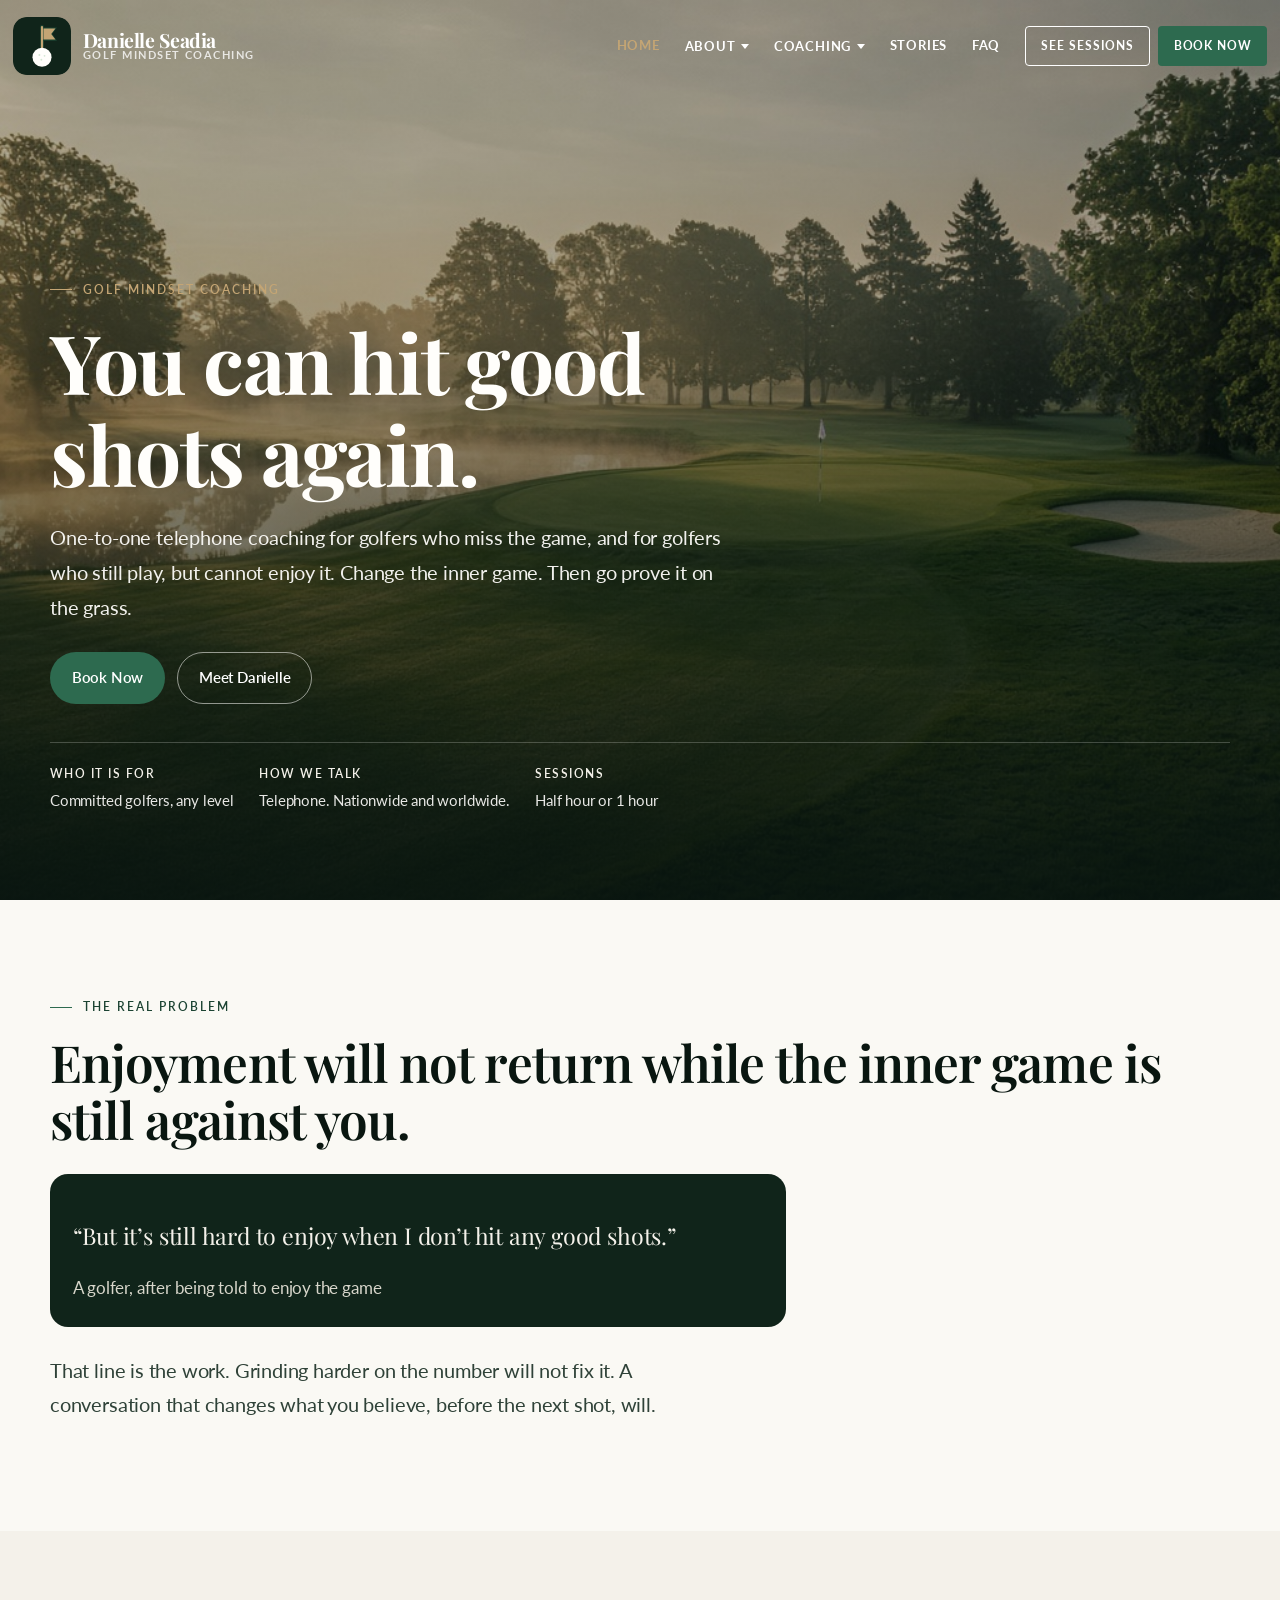
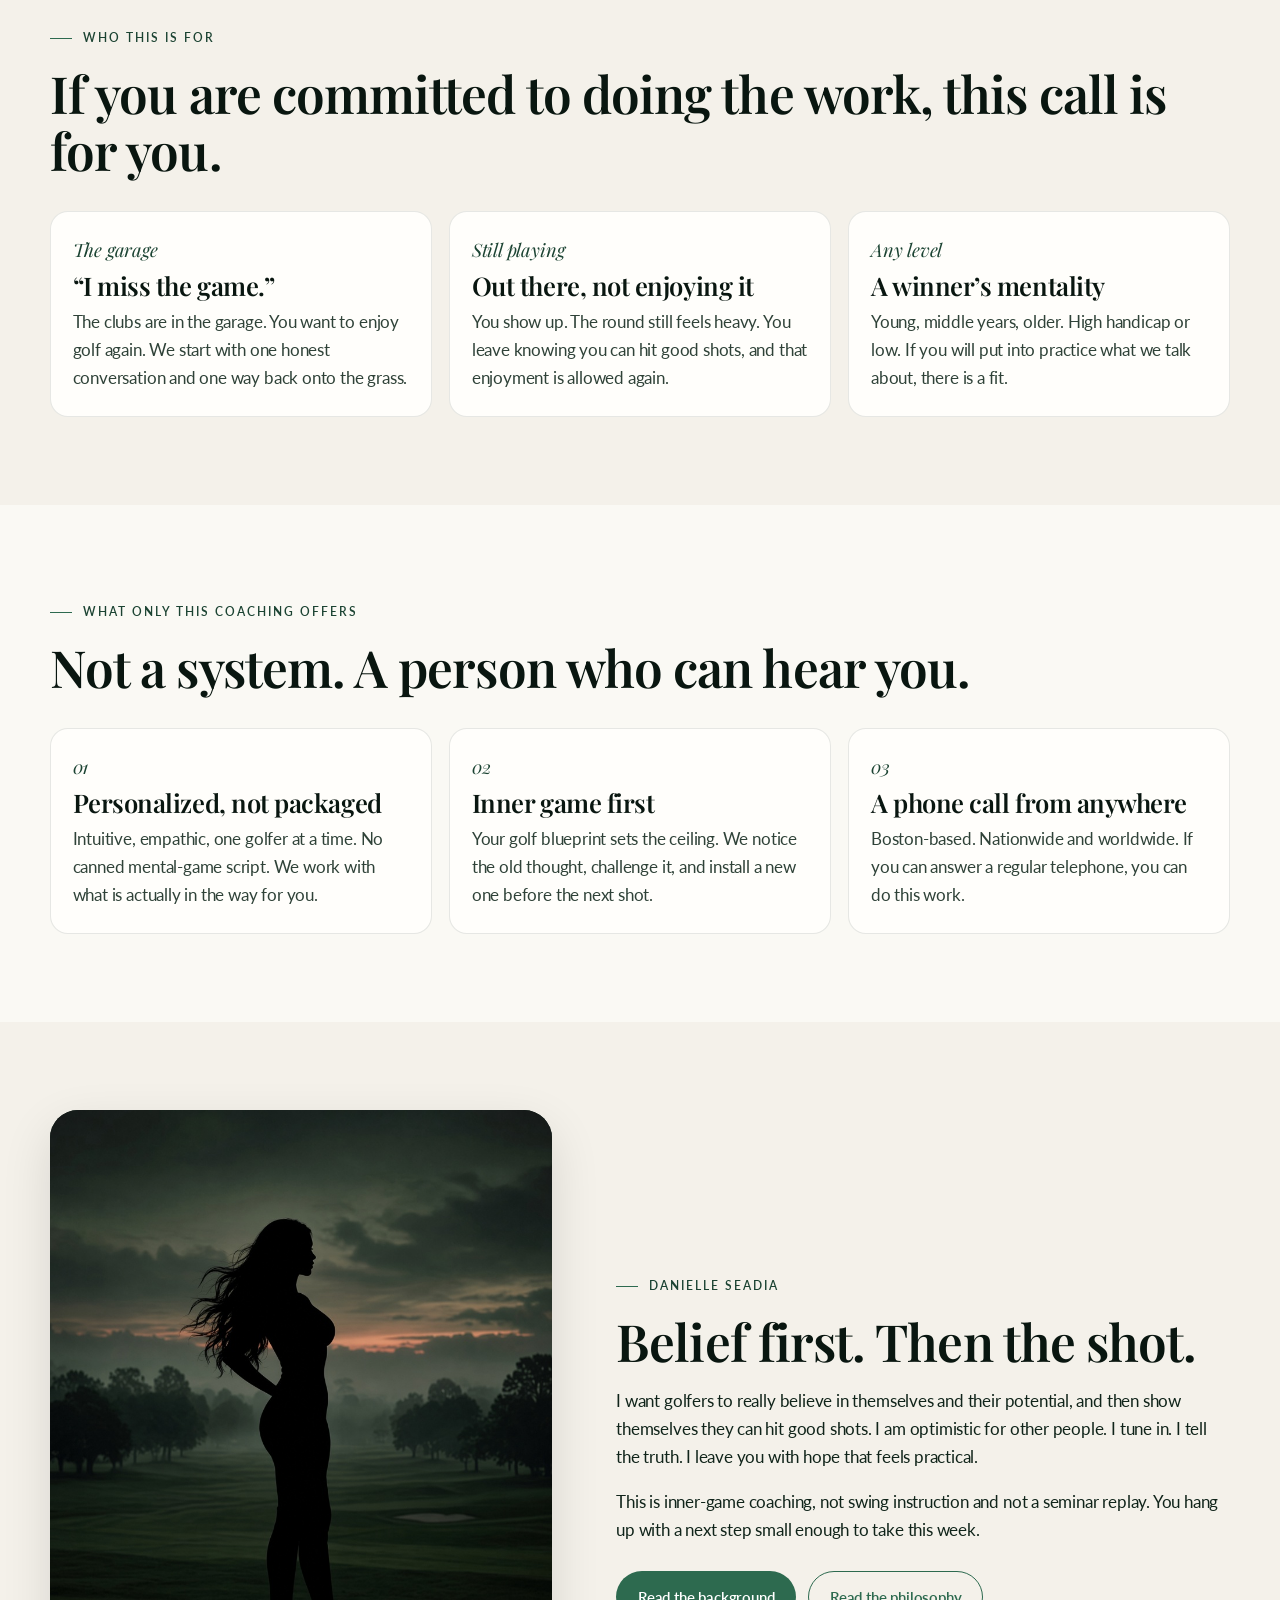
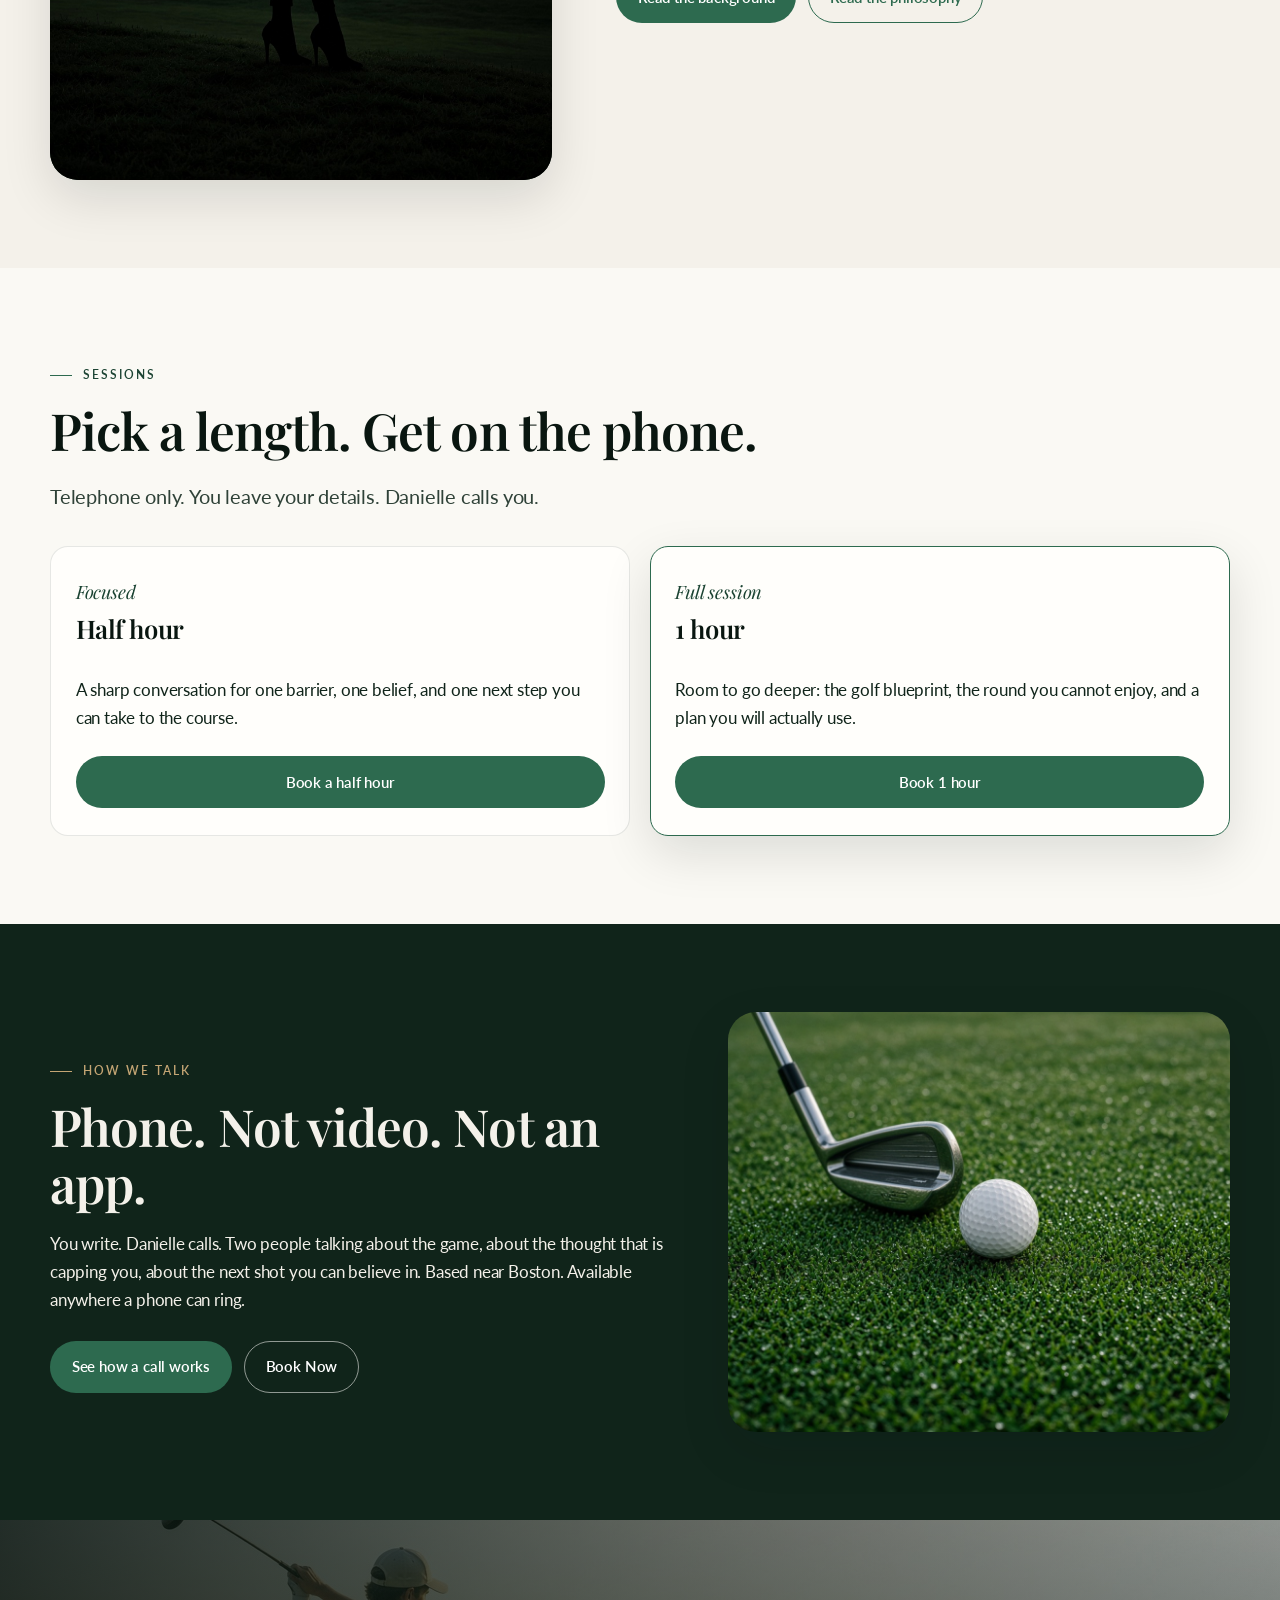
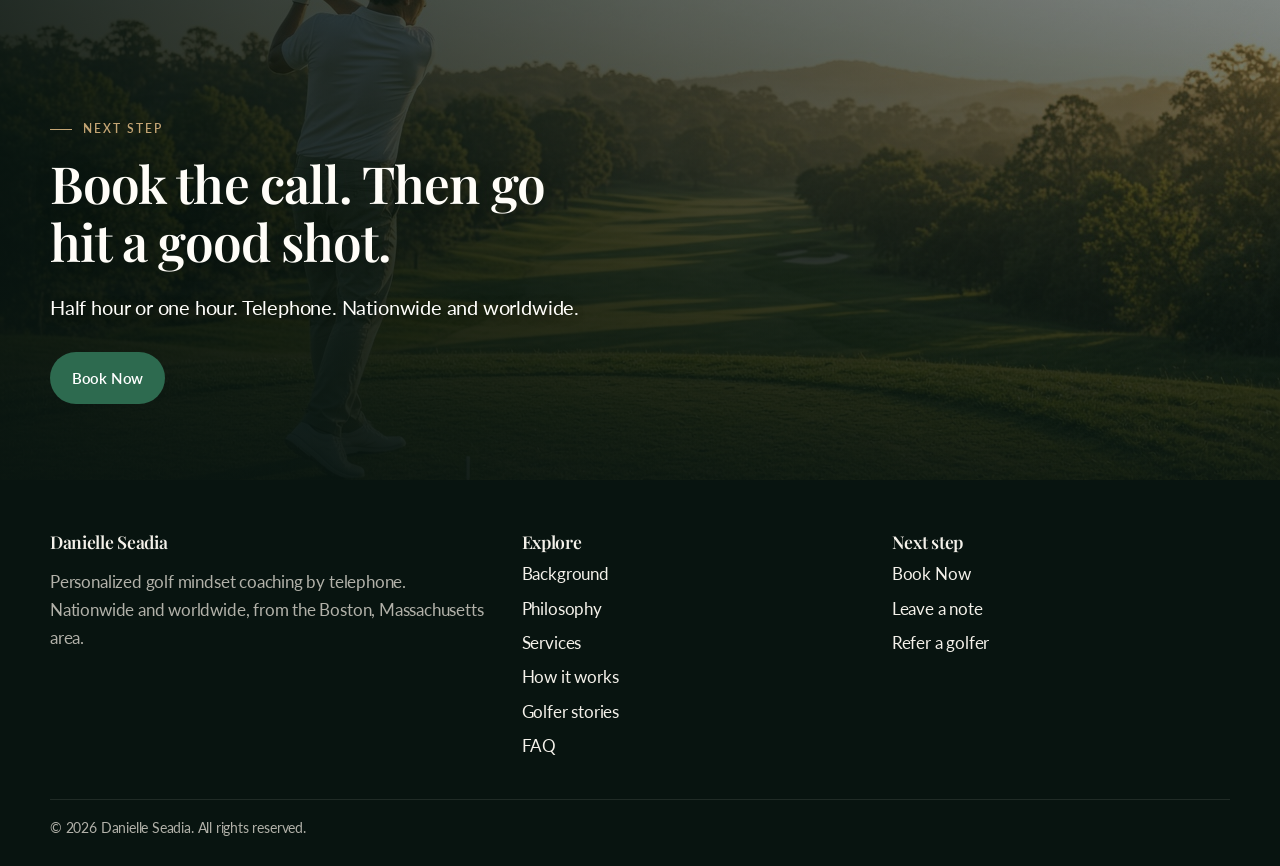
==== index.html @ 558caca2 "Add a README and keep session copy focused on length, not listed prices. Co-authored-by: Cursor <cur" ====
<!DOCTYPE html>
<html lang="en">
<head>
  <meta charset="utf-8">
  <meta name="viewport" content="width=device-width, initial-scale=1">
  <title>Golf Mindset Coach | Danielle Seadia | Hit Good Shots Again</title>
  <meta name="description" content="Telephone golf mindset coaching with Danielle Seadia. Believe you can hit good shots again, enjoy the game, and book a half-hour or one-hour session from anywhere.">
  <link rel="canonical" href="https://danielle-golf-mindset.web.app/">
  <meta name="robots" content="index,follow">
  <meta property="og:title" content="Golf Mindset Coach | Danielle Seadia | Hit Good Shots Again">
  <meta property="og:description" content="Telephone golf mindset coaching with Danielle Seadia. Believe you can hit good shots again, enjoy the game, and book a half-hour or one-hour session from anywhere.">
  <meta property="og:type" content="website">
  <meta property="og:url" content="https://danielle-golf-mindset.web.app/">
  <meta property="og:image" content="https://danielle-golf-mindset.web.app/images/hero.jpg">
  <meta name="twitter:card" content="summary_large_image">
  <link rel="icon" href="/icons/favicon.svg?v=9" type="image/svg+xml">
  <link rel="preconnect" href="https://fonts.googleapis.com">
  <link rel="preconnect" href="https://fonts.gstatic.com" crossorigin>
  <link href="https://fonts.googleapis.com/css2?family=Playfair+Display:ital,wght@0,500;0,600;0,700;1,500;1,600&family=Lato:ital,wght@0,400;0,700;0,900;1,400;1,700&display=swap" rel="stylesheet">
  <link rel="stylesheet" href="/css/styles.css?v=9">
  
<script type="application/ld+json">
{
  "@context": "https://schema.org",
  "@type": "ProfessionalService",
  "name": "Danielle Seadia Golf Mindset Coaching",
  "description": "Personalized golf mindset coaching by telephone for golfers who want to believe in themselves, hit good shots, and enjoy the game again.",
  "url": "https://danielle-golf-mindset.web.app/",
  "areaServed": [
    {
      "@type": "City",
      "name": "Boston",
      "containedInPlace": {
        "@type": "State",
        "name": "Massachusetts"
      }
    },
    {
      "@type": "AdministrativeArea",
      "name": "Worldwide"
    }
  ],
  "serviceType": "Golf mindset coaching",
  "availableChannel": {
    "@type": "ServiceChannel",
    "serviceType": "Telephone"
  },
  "founder": {
    "@type": "Person",
    "name": "Danielle Seadia",
    "jobTitle": "Golf mindset coach"
  },
  "offers": [
    {
      "@type": "Offer",
      "name": "Half-hour golf mindset session"
    },
    {
      "@type": "Offer",
      "name": "One-hour golf mindset session"
    }
  ]
}
</script>

</head>
<body data-page="index">

  <a class="skip-link" href="#main">Skip to content</a>
  <header class="site-header">
    <div class="header-inner">
      <a class="brand" href="/">
        <img class="brand-mark" src="/icons/favicon.svg?v=9" alt="">
        <span class="brand-text">
          <span class="brand-name">Danielle Seadia</span>
          <span class="brand-sub">Golf Mindset Coaching</span>
        </span>
      </a>
      <button class="menu-toggle" type="button" aria-expanded="false" aria-controls="site-nav" aria-label="Open menu">
        <span></span>
      </button>
      
      <nav class="nav" id="site-nav">
        <a href="/" data-nav="index">Home</a>
        <div class="nav-item" data-nav-group="about">
          <button class="nav-trigger" type="button" aria-expanded="false">About</button>
          <div class="nav-drop">
            <a href="/about.html" data-nav="about">Background</a>
            <a href="/philosophy.html" data-nav="philosophy">Philosophy</a>
          </div>
        </div>
        <div class="nav-item" data-nav-group="work">
          <button class="nav-trigger" type="button" aria-expanded="false">Coaching</button>
          <div class="nav-drop">
            <a href="/services.html" data-nav="services">Services</a>
            <a href="/process.html" data-nav="process">How it works</a>
            <a href="/book.html" data-nav="book">Book Now</a>
          </div>
        </div>
        <a href="/stories.html" data-nav="stories">Stories</a>
        <a href="/faq.html" data-nav="faq">FAQ</a>
        <div class="nav-actions">
          <a class="nav-btn nav-btn-alt" href="/services.html">See sessions</a>
          <a class="nav-btn" href="/book.html" data-nav="book">Book Now</a>
        </div>
      </nav>

    </div>
  </header>

  <main id="main">

    <section class="hero">
      <div class="hero-media">
        <img src="/images/hero.jpg" alt="A lush green fairway at morning light, flag in the distance">
      </div>
      <div class="hero-inner">
        <p class="eyebrow">Golf mindset coaching</p>
        <h1>You can hit good shots again.</h1>
        <p class="lede">One-to-one telephone coaching for golfers who miss the game, and for golfers who still play, but cannot enjoy it. Change the inner game. Then go prove it on the grass.</p>
        <div class="hero-actions">
          <a class="btn btn-primary" href="/book.html">Book Now</a>
          <a class="btn btn-ghost" href="/about.html">Meet Danielle</a>
        </div>
        <div class="hero-meta">
          <div><strong>Who it is for</strong>Committed golfers, any level</div>
          <div><strong>How we talk</strong>Telephone. Nationwide and worldwide.</div>
          <div><strong>Sessions</strong>Half hour or 1 hour</div>
        </div>
      </div>
    </section>

    <section class="section">
      <div class="wrap">
        <p class="eyebrow">The real problem</p>
        <h2>Enjoyment will not return while the inner game is still against you.</h2>
        <article class="quote-card" style="margin-top:1.6rem;max-width:46rem">
          <p>“But it’s still hard to enjoy when I don’t hit any good shots.”</p>
          <span>A golfer, after being told to enjoy the game</span>
        </article>
        <p class="lede" style="margin-top:1.6rem">That line is the work. Grinding harder on the number will not fix it. A conversation that changes what you believe, before the next shot, will.</p>
      </div>
    </section>

    <section class="section bg-cream">
      <div class="wrap">
        <p class="eyebrow">Who this is for</p>
        <h2>If you are committed to doing the work, this call is for you.</h2>
        <div class="grid-3" style="margin-top:2rem">
          <article class="card">
            <div class="num">The garage</div>
            <h3>“I miss the game.”</h3>
            <p>The clubs are in the garage. You want to enjoy golf again. We start with one honest conversation and one way back onto the grass.</p>
          </article>
          <article class="card">
            <div class="num">Still playing</div>
            <h3>Out there, not enjoying it</h3>
            <p>You show up. The round still feels heavy. You leave knowing you can hit good shots, and that enjoyment is allowed again.</p>
          </article>
          <article class="card">
            <div class="num">Any level</div>
            <h3>A winner’s mentality</h3>
            <p>Young, middle years, older. High handicap or low. If you will put into practice what we talk about, there is a fit.</p>
          </article>
        </div>
      </div>
    </section>

    <section class="section">
      <div class="wrap">
        <p class="eyebrow">What only this coaching offers</p>
        <h2>Not a system. A person who can hear you.</h2>
        <div class="usp-row">
          <article class="hole">
            <div class="num">01</div>
            <h3>Personalized, not packaged</h3>
            <p>Intuitive, empathic, one golfer at a time. No canned mental-game script. We work with what is actually in the way for you.</p>
          </article>
          <article class="hole">
            <div class="num">02</div>
            <h3>Inner game first</h3>
            <p>Your golf blueprint sets the ceiling. We notice the old thought, challenge it, and install a new one before the next shot.</p>
          </article>
          <article class="hole">
            <div class="num">03</div>
            <h3>A phone call from anywhere</h3>
            <p>Boston-based. Nationwide and worldwide. If you can answer a regular telephone, you can do this work.</p>
          </article>
        </div>
      </div>
    </section>

    <section class="section bg-cream">
      <div class="wrap split">
        <div class="silhouette">
          <img src="/images/silhouette.png?v=9" alt="A black silhouette of Danielle Seadia">
        </div>
        <div class="split-copy">
          <p class="eyebrow">Danielle Seadia</p>
          <h2>Belief first. Then the shot.</h2>
          <p>I want golfers to really believe in themselves and their potential, and then show themselves they can hit good shots. I am optimistic for other people. I tune in. I tell the truth. I leave you with hope that feels practical.</p>
          <p>This is inner-game coaching, not swing instruction and not a seminar replay. You hang up with a next step small enough to take this week.</p>
          <div class="actions">
            <a class="btn btn-dark" href="/about.html">Read the background</a>
            <a class="btn btn-outline" href="/philosophy.html">Read the philosophy</a>
          </div>
        </div>
      </div>
    </section>

    <section class="section" id="sessions">
      <div class="wrap">
        <p class="eyebrow">Sessions</p>
        <h2>Pick a length. Get on the phone.</h2>
        <p class="lede">Telephone only. You leave your details. Danielle calls you.</p>
        <div class="price-grid" style="margin-top:2rem">
          <article class="price-card">
            <div class="num">Focused</div>
            <h3>Half hour</h3>
            <p>A sharp conversation for one barrier, one belief, and one next step you can take to the course.</p>
            <a class="btn btn-dark" href="/book.html#session">Book a half hour</a>
          </article>
          <article class="price-card featured">
            <div class="num">Full session</div>
            <h3>1 hour</h3>
            <p>Room to go deeper: the golf blueprint, the round you cannot enjoy, and a plan you will actually use.</p>
            <a class="btn btn-primary" href="/book.html#session">Book 1 hour</a>
          </article>
        </div>
      </div>
    </section>

    <section class="section bg-forest">
      <div class="wrap split reverse">
        <div>
          <p class="eyebrow">How we talk</p>
          <h2>Phone. Not video. Not an app.</h2>
          <p>You write. Danielle calls. Two people talking about the game, about the thought that is capping you, about the next shot you can believe in. Based near Boston. Available anywhere a phone can ring.</p>
          <div class="actions">
            <a class="btn btn-primary" href="/process.html">See how a call works</a>
            <a class="btn btn-ghost" href="/book.html">Book Now</a>
          </div>
        </div>
        <div class="frame">
          <img src="/images/practice.jpg" alt="An iron addressing a ball on lush green turf">
        </div>
      </div>
    </section>

    <section class="cta-band">
      <div class="band-media">
        <img src="/images/cta.jpg" alt="A golfer in the follow-through on a sunlit tee">
      </div>
      <div class="cta-band-inner">
        <p class="eyebrow">Next step</p>
        <h2>Book the call. Then go hit a good shot.</h2>
        <p class="lede">Half hour or one hour. Telephone. Nationwide and worldwide.</p>
        <div class="actions">
          <a class="btn btn-primary" href="/book.html">Book Now</a>
        </div>
      </div>
    </section>
    
  </main>

  <footer class="site-footer">
    <div class="wrap footer-grid">
      <div>
        <h3>Danielle Seadia</h3>
        <p>Personalized golf mindset coaching by telephone. Nationwide and worldwide, from the Boston, Massachusetts area.</p>
      </div>
      <div>
        <h3>Explore</h3>
        <div class="footer-links">
          <a href="/about.html">Background</a>
          <a href="/philosophy.html">Philosophy</a>
          <a href="/services.html">Services</a>
          <a href="/process.html">How it works</a>
          <a href="/stories.html">Golfer stories</a>
          <a href="/faq.html">FAQ</a>
        </div>
      </div>
      <div>
        <h3>Next step</h3>
        <div class="footer-links">
          <a href="/book.html">Book Now</a>
          <a href="/contact.html">Leave a note</a>
          <a href="/book.html#refer">Refer a golfer</a>
        </div>
      </div>
    </div>
    <div class="wrap footer-bottom">
      <span>© 2026 Danielle Seadia. All rights reserved.</span>
    </div>
  </footer>
  <script src="/js/site.js?v=9"></script>

</body>
</html>
---- css/styles.css ----
:root {
  --navy-950: #081410;
  --navy-900: #10241a;
  --heading: #091610;
  --navy-800: #163226;
  --navy-700: #1b4332;
  --terracotta: #2d6a4f;
  --terracotta-deep: #1b4332;
  --terracotta-soft: #c4a574;
  --gold: #c4a574;
  --gold-deep: #9a7b4f;
  --sage: #95d5b2;
  --cream: #f4f1ea;
  --paper: #faf9f4;
  --sand: #ebe6d8;
  --ink: #10241a;
  --ink-soft: #2f4238;
  --muted: #5a6d64;
  --line: rgba(16, 36, 26, 0.1);
  --line-strong: rgba(16, 36, 26, 0.16);
  --white: #fffefb;
  --shadow: 0 18px 50px rgba(8, 20, 16, 0.12);
  --radius: 18px;
  --header-h: 92px;
  --max: 1180px;
  --font-display: "Playfair Display", Georgia, "Times New Roman", serif;
  --font-sans: Lato, "Helvetica Neue", sans-serif;
}

*,
*::before,
*::after {
  box-sizing: border-box;
}

html {
  scroll-behavior: smooth;
}

body {
  margin: 0;
  color: var(--ink);
  background: var(--paper);
  font-family: var(--font-sans);
  font-size: 17px;
  line-height: 1.65;
  letter-spacing: -0.011em;
}

img {
  max-width: 100%;
  display: block;
}

a {
  color: inherit;
  text-decoration-thickness: 1px;
  text-underline-offset: 0.22em;
}

a:hover {
  color: var(--terracotta);
}

:focus-visible {
  outline: 2px solid var(--terracotta);
  outline-offset: 3px;
}

.skip-link {
  position: absolute;
  left: 12px;
  top: -48px;
  z-index: 80;
  background: var(--cream);
  color: var(--ink);
  padding: 0.55rem 0.9rem;
  border-radius: 8px;
}

.skip-link:focus {
  top: 12px;
}

.wrap {
  width: min(calc(100% - 2.4rem), var(--max));
  margin-inline: auto;
}

.wrap-wide {
  width: min(calc(100% - 2.4rem), 1280px);
  margin-inline: auto;
}

.eyebrow {
  display: inline-flex;
  align-items: center;
  gap: 0.7rem;
  margin: 0 0 1rem;
  color: var(--terracotta-deep);
  font-size: 0.78rem;
  font-weight: 600;
  letter-spacing: 0.16em;
  text-transform: uppercase;
}

.eyebrow::before {
  content: "";
  width: 22px;
  height: 1px;
  background: var(--terracotta);
}

h1,
h2,
h3,
.display {
  font-family: var(--font-display);
  font-weight: 600;
  letter-spacing: -0.018em;
  line-height: 1.12;
  color: var(--heading);
}

h1 {
  font-size: clamp(2.5rem, 6.4vw, 5.4rem);
  font-weight: 700;
  margin: 0 0 1.1rem;
}

h2 {
  font-size: clamp(2rem, 4vw, 3.4rem);
  margin: 0 0 1rem;
}

h3 {
  font-size: clamp(1.3rem, 2vw, 1.7rem);
  margin: 0 0 0.55rem;
}

.lede {
  font-size: clamp(1.08rem, 1.7vw, 1.28rem);
  color: var(--ink-soft);
  max-width: 42rem;
  line-height: 1.7;
}

.italic {
  font-style: italic;
  font-weight: 400;
}

.site-header {
  position: fixed;
  top: 0;
  left: 0;
  right: 0;
  z-index: 40;
  height: var(--header-h);
  display: flex;
  align-items: center;
  background: transparent;
  border-bottom: 1px solid transparent;
  box-shadow: none;
  transition: background 0.25s ease, box-shadow 0.25s ease, border-color 0.25s ease;
}

.site-header .brand-name,
.site-header .nav > a,
.site-header .nav-trigger {
  color: #fff;
}

.site-header .brand-sub {
  color: rgba(255, 255, 255, 0.78);
}

.site-header .nav > a:hover,
.site-header .nav-trigger:hover,
.site-header .nav > a[aria-current="page"],
.site-header .nav-item.is-current .nav-trigger {
  color: var(--terracotta-soft);
}

.site-header .menu-toggle {
  border-color: rgba(255, 255, 255, 0.45);
}

.site-header .menu-toggle span,
.site-header .menu-toggle span::before,
.site-header .menu-toggle span::after {
  background: #fff;
}

body:not([data-page="index"]) {
  padding-top: var(--header-h);
}

body:not([data-page="index"]) .site-header,
.site-header.is-solid {
  background: #fff;
  border-bottom-color: rgba(16, 36, 26, 0.08);
  box-shadow: 0 4px 18px rgba(8, 20, 16, 0.08);
}

body:not([data-page="index"]) .site-header .brand-name,
body:not([data-page="index"]) .site-header .nav > a,
body:not([data-page="index"]) .site-header .nav-trigger,
.site-header.is-solid .brand-name,
.site-header.is-solid .nav > a,
.site-header.is-solid .nav-trigger {
  color: var(--navy-900);
}

body:not([data-page="index"]) .site-header .brand-sub,
.site-header.is-solid .brand-sub {
  color: var(--muted);
}

body:not([data-page="index"]) .site-header .nav > a:hover,
body:not([data-page="index"]) .site-header .nav-trigger:hover,
body:not([data-page="index"]) .site-header .nav > a[aria-current="page"],
body:not([data-page="index"]) .site-header .nav-item.is-current .nav-trigger,
.site-header.is-solid .nav > a:hover,
.site-header.is-solid .nav-trigger:hover,
.site-header.is-solid .nav > a[aria-current="page"],
.site-header.is-solid .nav-item.is-current .nav-trigger {
  color: var(--terracotta);
}

body:not([data-page="index"]) .site-header .menu-toggle,
.site-header.is-solid .menu-toggle {
  border-color: var(--line-strong);
}

body:not([data-page="index"]) .site-header .menu-toggle span,
body:not([data-page="index"]) .site-header .menu-toggle span::before,
body:not([data-page="index"]) .site-header .menu-toggle span::after,
.site-header.is-solid .menu-toggle span,
.site-header.is-solid .menu-toggle span::before,
.site-header.is-solid .menu-toggle span::after {
  background: var(--ink);
}

.header-inner {
  width: min(calc(100% - 1.6rem), 1320px);
  margin-inline: auto;
  display: flex;
  align-items: center;
  justify-content: space-between;
  gap: 1.2rem;
}

.brand {
  display: flex;
  align-items: center;
  gap: 0.75rem;
  text-decoration: none;
}

.brand-mark {
  width: 58px;
  height: 58px;
  flex: none;
  border-radius: 14px;
}

.brand-text {
  display: flex;
  flex-direction: column;
  line-height: 1.05;
}

.brand-name {
  font-family: var(--font-display);
  font-size: 1.22rem;
  font-weight: 700;
  letter-spacing: -0.02em;
}

.brand-sub {
  font-size: 0.66rem;
  letter-spacing: 0.14em;
  text-transform: uppercase;
  color: var(--muted);
  font-weight: 700;
}

.nav {
  display: flex;
  align-items: center;
  gap: 0.15rem 0.15rem;
}

.nav > a,
.nav-trigger {
  display: inline-flex;
  align-items: center;
  gap: 0.35rem;
  min-height: 44px;
  padding: 0 0.7rem;
  border: 0;
  background: transparent;
  text-decoration: none;
  font-family: var(--font-sans);
  font-size: 0.82rem;
  font-weight: 700;
  letter-spacing: 0.06em;
  text-transform: uppercase;
  color: var(--navy-900);
  cursor: pointer;
}

.nav > a:hover,
.nav-trigger:hover,
.nav > a[aria-current="page"],
.nav-item.is-current .nav-trigger {
  color: var(--terracotta);
}

.nav-item {
  position: relative;
}

.nav-trigger::after {
  content: "";
  width: 0;
  height: 0;
  border-left: 4px solid transparent;
  border-right: 4px solid transparent;
  border-top: 5px solid currentColor;
  margin-top: 1px;
}

.nav-drop {
  position: absolute;
  top: calc(100% - 2px);
  left: 0;
  min-width: 220px;
  padding: 0.45rem 0;
  background: #fff;
  border: 1px solid rgba(16, 36, 26, 0.08);
  box-shadow: 0 14px 32px rgba(8, 20, 16, 0.1);
  display: none;
}

.nav-item:hover .nav-drop,
.nav-item:focus-within .nav-drop,
.nav-item.is-open .nav-drop {
  display: grid;
}

.nav-drop a {
  display: block;
  padding: 0.7rem 1rem;
  text-decoration: none;
  font-size: 0.78rem;
  font-weight: 700;
  letter-spacing: 0.05em;
  text-transform: uppercase;
  color: var(--navy-900);
}

.nav-drop a:hover,
.nav-drop a[aria-current="page"] {
  background: var(--cream);
  color: var(--terracotta);
}

.nav-actions {
  display: flex;
  align-items: center;
  gap: 0.5rem;
  margin-left: 0.7rem;
}

.nav-btn {
  display: inline-flex;
  align-items: center;
  justify-content: center;
  min-height: 40px;
  padding: 0 0.95rem;
  border-radius: 4px;
  background: var(--terracotta);
  color: #fff !important;
  text-decoration: none;
  font-size: 0.72rem;
  font-weight: 700;
  letter-spacing: 0.08em;
  text-transform: uppercase;
}

.nav-btn:hover {
  background: var(--terracotta-deep);
  color: #fff !important;
}

.nav-btn-alt {
  background: transparent;
  border: 1px solid currentColor;
  color: #fff !important;
}

body:not([data-page="index"]) .nav-btn-alt,
.site-header.is-solid .nav-btn-alt {
  color: var(--terracotta) !important;
  border-color: var(--terracotta);
}

.nav-btn-alt:hover,
body:not([data-page="index"]) .nav-btn-alt:hover,
.site-header.is-solid .nav-btn-alt:hover {
  background: var(--terracotta);
  border-color: var(--terracotta);
  color: #fff !important;
}

.menu-toggle {
  display: none;
  width: 44px;
  height: 44px;
  border: 1px solid var(--line-strong);
  background: transparent;
  border-radius: 4px;
  cursor: pointer;
}

.menu-toggle span,
.menu-toggle span::before,
.menu-toggle span::after {
  display: block;
  width: 18px;
  height: 1.5px;
  background: var(--ink);
  position: relative;
  margin: 0 auto;
}

.menu-toggle span::before,
.menu-toggle span::after {
  content: "";
  position: absolute;
  left: 0;
}

.menu-toggle span::before {
  top: -6px;
}

.menu-toggle span::after {
  top: 6px;
}

.btn {
  display: inline-flex;
  align-items: center;
  justify-content: center;
  min-height: 52px;
  padding: 0 1.3rem;
  border-radius: 999px;
  border: 1px solid transparent;
  font-family: inherit;
  font-size: 0.95rem;
  font-weight: 600;
  text-decoration: none;
  cursor: pointer;
  transition: transform 0.2s ease, background 0.2s ease;
}

.btn:hover {
  transform: translateY(-1px);
}

.btn-ghost:hover {
  color: #fff;
  border-color: #fff;
}

.btn-primary {
  background: var(--terracotta);
  color: #fff;
}

.btn-primary:hover {
  background: var(--terracotta-deep);
  color: #fff;
}

.btn-dark {
  background: var(--terracotta);
  color: #fff;
}

.btn-dark:hover {
  background: var(--terracotta-deep);
  color: #fff;
}

.btn-ghost {
  border-color: rgba(250, 249, 246, 0.55);
  color: #fff;
}

.btn-outline {
  border-color: var(--terracotta);
  color: var(--terracotta);
  background: transparent;
}

.btn-outline:hover {
  background: var(--terracotta);
  color: #fff;
}

.hero {
  position: relative;
  min-height: 100svh;
  display: grid;
  align-items: end;
  color: var(--cream);
  overflow-x: clip;
  padding-top: calc(var(--header-h) + 1.25rem);
  box-sizing: border-box;
}

.hero-media,
.band-media {
  position: absolute;
  inset: 0;
}

.hero-media img,
.band-media img {
  width: 100%;
  height: 100%;
  object-fit: cover;
}

.hero-media::after,
.band-media::after {
  content: "";
  position: absolute;
  inset: 0;
  background:
    linear-gradient(180deg, rgba(8, 20, 16, 0.28) 0%, rgba(8, 20, 16, 0.38) 38%, rgba(8, 20, 16, 0.9) 100%);
}

.band-media::after {
  background:
    linear-gradient(90deg, rgba(8, 20, 16, 0.82) 0%, rgba(8, 20, 16, 0.48) 52%, rgba(8, 20, 16, 0.22) 100%),
    linear-gradient(180deg, rgba(8, 20, 16, 0.3) 0%, rgba(8, 20, 16, 0.58) 55%, rgba(8, 20, 16, 0.86) 100%);
}

.cta-band .band-media img {
  object-position: 68% center;
}

.hero-inner {
  position: relative;
  z-index: 1;
  width: min(calc(100% - 2.4rem), var(--max));
  margin: 0 auto 5.5rem;
}

.hero h1 {
  color: #fffefb;
  max-width: 14ch;
}

.hero .lede {
  color: rgba(250, 249, 246, 0.96);
}

.hero-actions,
.actions {
  display: flex;
  flex-wrap: wrap;
  gap: 0.75rem;
  margin-top: 1.7rem;
}

.hero-meta {
  display: flex;
  flex-wrap: wrap;
  gap: 1.6rem;
  margin-top: 2.4rem;
  padding-top: 1.3rem;
  border-top: 1px solid rgba(250, 249, 246, 0.22);
  color: rgba(250, 249, 246, 0.92);
  font-size: 0.92rem;
}

.hero-meta strong {
  display: block;
  color: var(--cream);
  font-size: 0.78rem;
  letter-spacing: 0.12em;
  text-transform: uppercase;
  font-weight: 600;
  margin-bottom: 0.2rem;
}

.section {
  padding: 5.5rem 0;
}

#inquiry,
#refer,
#bonus,
#pay,
#sessions {
  scroll-margin-top: calc(var(--header-h) + 1rem);
}

.section-tight {
  padding: 4.2rem 0;
}

.bg-cream {
  background: var(--cream);
}

.bg-forest {
  background: var(--navy-900);
  color: var(--cream);
}

.bg-forest h2,
.bg-forest h3,
.bg-forest .display {
  color: var(--cream);
}

.bg-forest .lede {
  color: #fffefb;
}

.hero .eyebrow,
.bg-forest .eyebrow {
  color: var(--terracotta-soft);
}

.hero .eyebrow::before,
.bg-forest .eyebrow::before {
  background: var(--terracotta-soft);
}

.bg-sand {
  background: var(--sand);
}

.split {
  display: grid;
  grid-template-columns: 0.9fr 1.1fr;
  gap: 4rem;
  align-items: center;
}

.split.reverse {
  grid-template-columns: 1.1fr 0.9fr;
}

.split-copy .lede,
.split-copy p {
  max-width: 38rem;
}

.frame {
  position: relative;
  border-radius: 28px;
  overflow: hidden;
  min-height: 420px;
  box-shadow: var(--shadow);
}

.frame img {
  width: 100%;
  height: 100%;
  min-height: 420px;
  object-fit: cover;
}

.frame-caption {
  position: absolute;
  left: 1rem;
  bottom: 1rem;
  padding: 0.55rem 0.75rem;
  border-radius: 999px;
  background: rgba(251, 247, 239, 0.9);
  font-size: 0.78rem;
  letter-spacing: 0.06em;
  text-transform: uppercase;
}

.grid-3,
.grid-2,
.grid-4 {
  display: grid;
  gap: 1.1rem;
}

.grid-3 {
  grid-template-columns: repeat(3, 1fr);
}

.grid-2 {
  grid-template-columns: repeat(2, 1fr);
}

.grid-4 {
  grid-template-columns: repeat(4, 1fr);
}

.card,
.hole,
.faq-item,
.quote-card,
.service-card {
  background: var(--white);
  border: 1px solid var(--line);
  border-radius: var(--radius);
  padding: 1.4rem 1.35rem 1.5rem;
}

.card p,
.hole p,
.service-card p {
  margin: 0;
  color: var(--ink-soft);
}

.card h3,
.service-card h3,
.hole h3 {
  margin-top: 0.35rem;
}

.num {
  font-family: var(--font-display);
  font-style: italic;
  color: var(--terracotta-deep);
  font-size: 1.15rem;
}

.hole {
  min-height: 100%;
}

.page-hero {
  padding: 4.2rem 0 2.4rem;
}

.page-hero h1 {
  max-width: 16ch;
}

.prose {
  max-width: 46rem;
}

.prose p,
.prose li {
  color: var(--ink-soft);
}

.prose ul {
  padding-left: 1.15rem;
}

.stat-row {
  display: grid;
  grid-template-columns: repeat(3, 1fr);
  gap: 1rem;
  margin-top: 2rem;
}

.stat {
  padding: 1.1rem 0 0;
  border-top: 1px solid var(--line-strong);
}

.stat b {
  display: block;
  font-family: var(--font-display);
  font-size: 1.7rem;
  color: var(--heading);
}

.cta-band {
  position: relative;
  overflow: hidden;
  min-height: 560px;
  display: grid;
  align-items: end;
}

.cta-band-inner {
  position: relative;
  z-index: 1;
  width: min(calc(100% - 4rem), var(--max));
  margin: 0 auto;
  padding: 5.5rem 0 4.75rem;
  color: var(--cream);
  max-width: 38rem;
  justify-self: start;
  margin-left: max(2rem, calc((100% - var(--max)) / 2));
}

.cta-band .eyebrow {
  color: var(--terracotta-soft);
}

.cta-band .eyebrow::before {
  background: var(--terracotta-soft);
}

.cta-band h2 {
  color: #fffdf8;
  max-width: 16ch;
  text-shadow: 0 2px 18px rgba(8, 20, 16, 0.45);
}

.cta-band .lede {
  color: #fffefb;
  text-shadow: 0 1px 12px rgba(8, 20, 16, 0.4);
}

.form {
  background: var(--white);
  border: 1px solid var(--line);
  border-radius: 24px;
  padding: 2rem 1.85rem 1.85rem;
  box-shadow: var(--shadow);
}

.form-fields {
  display: grid;
  grid-template-columns: 1fr 1fr;
  gap: 1.25rem 1.1rem;
}

.form-fields label:nth-of-type(n+3),
.form-fields .btn,
.form-fields .form-note {
  grid-column: 1 / -1;
}

.form label {
  display: grid;
  gap: 0.55rem;
  font-size: 0.9rem;
  font-weight: 600;
}

.form input,
.form textarea,
.form select {
  width: 100%;
  border: 1px solid var(--line-strong);
  background: var(--paper);
  border-radius: 12px;
  padding: 0.95rem 1rem;
  font: inherit;
  color: var(--ink);
}

.form textarea {
  min-height: 160px;
  resize: vertical;
}

.form .btn {
  margin-top: 0.35rem;
  width: 100%;
}

.form .honeypot {
  position: absolute;
  left: -9999px;
}

.form-note {
  margin: 0;
  color: var(--muted);
  font-size: 0.88rem;
}

#book-form > .form-note {
  margin-top: 1.5rem;
}

.form-success {
  display: none;
  padding: 1rem 1.1rem;
  border-radius: 12px;
  background: #e8f0e6;
  color: var(--navy-800);
}

.form.is-success .form-success {
  display: block;
}

.form.is-success .form-fields {
  display: none;
}

.faq-item + .faq-item {
  margin-top: 0.75rem;
}

.faq-item summary {
  cursor: pointer;
  font-weight: 650;
  list-style: none;
}

.faq-item summary::-webkit-details-marker {
  display: none;
}

.faq-item p {
  margin: 0.75rem 0 0;
  color: var(--ink-soft);
}

.portrait-slot {
  display: grid;
  place-items: center;
  min-height: 460px;
  border-radius: 28px;
  background:
    linear-gradient(180deg, rgba(16, 36, 26, 0.18), rgba(16, 36, 26, 0.45)),
    url("../images/course.jpg") center/cover;
  color: var(--cream);
  text-align: center;
  padding: 2rem;
}

.portrait-slot span {
  display: inline-block;
  border: 1px dashed rgba(244, 239, 228, 0.5);
  border-radius: 999px;
  padding: 0.55rem 0.9rem;
  letter-spacing: 0.12em;
  text-transform: uppercase;
  font-size: 0.78rem;
}

.quote-card {
  background: var(--navy-900);
  color: rgba(244, 239, 228, 0.88);
}

.quote-card p {
  font-family: var(--font-display);
  font-size: 1.45rem;
  line-height: 1.3;
  color: var(--cream);
}

.silhouette {
  position: relative;
  border-radius: 28px;
  overflow: hidden;
  min-height: 460px;
  background: var(--navy-900);
  box-shadow: var(--shadow);
}

.silhouette img {
  width: 100%;
  height: 100%;
  min-height: 460px;
  object-fit: cover;
  object-position: center 18%;
}

.price-grid {
  display: grid;
  grid-template-columns: repeat(2, 1fr);
  gap: 1.2rem;
}

.price-card {
  background: var(--white);
  border: 1px solid var(--line);
  border-radius: var(--radius);
  padding: 1.85rem 1.55rem 1.7rem;
  display: flex;
  flex-direction: column;
  gap: 0.45rem;
}

.price-card.featured {
  border-color: var(--terracotta);
  box-shadow: var(--shadow);
}

.price-card .price {
  font-family: var(--font-display);
  font-size: clamp(2.2rem, 4vw, 3rem);
  font-weight: 700;
  color: var(--heading);
  line-height: 1;
  margin: 0.35rem 0 0.5rem;
}

.price-card .price span {
  font-size: 1rem;
  font-weight: 500;
  color: var(--muted);
}

.price-card .btn {
  margin-top: auto;
  width: 100%;
}

button.price-card {
  font: inherit;
  color: inherit;
  text-align: left;
  cursor: pointer;
  width: 100%;
  appearance: none;
}

button.price-card.is-selected {
  border-color: var(--terracotta);
  box-shadow: var(--shadow);
  outline: 2px solid var(--terracotta);
  outline-offset: 2px;
}

.book-flow {
  max-width: 820px;
  margin-inline: auto;
}

.book-steps {
  list-style: none;
  display: grid;
  grid-template-columns: repeat(3, 1fr);
  margin: 0 0 2.4rem;
  padding: 0;
}

.book-step {
  display: flex;
  flex-direction: column;
  align-items: center;
  gap: 0.5rem;
  position: relative;
  color: var(--muted);
}

.book-step:not(:last-child)::after {
  content: "";
  position: absolute;
  top: 22px;
  left: calc(50% + 30px);
  right: calc(-50% + 30px);
  height: 2px;
  background: var(--line-strong);
}

.book-step.is-current:not(:last-child)::after,
.book-step.is-done:not(:last-child)::after {
  background: var(--terracotta);
}

.book-step-icon {
  width: 44px;
  height: 44px;
  border-radius: 50%;
  border: 2px solid var(--line-strong);
  display: grid;
  place-items: center;
  background: var(--white);
  z-index: 1;
}

.book-step.is-current .book-step-icon,
.book-step-icon.is-large {
  border-color: var(--terracotta);
  background: var(--terracotta);
  color: #fff;
}

.book-step.is-done .book-step-icon {
  border-color: var(--terracotta);
  background: var(--sage);
  color: var(--navy-900);
}

.book-step.is-current .book-step-label,
.book-step.is-done .book-step-label {
  color: var(--heading);
}

.book-step-label {
  font-size: 0.72rem;
  font-weight: 700;
  letter-spacing: 0.1em;
  text-transform: uppercase;
}

.book-step-icon.is-large {
  width: 64px;
  height: 64px;
  margin-bottom: 0.8rem;
}

.book-panel {
  display: none;
}

.book-panel.is-active {
  display: block;
}

.book-actions {
  display: flex;
  flex-wrap: wrap;
  gap: 0.75rem;
  margin-top: 1.6rem;
}

.book-error {
  margin: 1rem 0 0;
  color: var(--navy-900);
  font-size: 0.92rem;
}

.confirm-box {
  background: var(--white);
  border: 1px solid var(--line);
  border-radius: 24px;
  padding: 2.4rem 1.8rem;
  box-shadow: var(--shadow);
  text-align: center;
}

.confirm-box .lede {
  margin-inline: auto;
}

.usp-row {
  display: grid;
  grid-template-columns: repeat(3, 1fr);
  gap: 1.1rem;
  margin-top: 2rem;
}

.bonus-card {
  background: var(--navy-900);
  color: rgba(244, 239, 228, 0.88);
  border-radius: var(--radius);
  padding: 1.8rem 1.55rem;
}

.bonus-card h3,
.bonus-card .price {
  color: var(--cream);
}

.bonus-card p {
  color: rgba(250, 249, 246, 0.86);
}

.bonus-card .eyebrow {
  color: var(--terracotta-soft);
}

.bonus-card .eyebrow::before {
  background: var(--terracotta-soft);
}

.site-footer {
  background: var(--navy-950);
  color: rgba(244, 239, 228, 0.72);
  padding: 3.2rem 0 1.6rem;
}

.footer-grid {
  display: grid;
  grid-template-columns: 1.3fr 1fr 1fr;
  gap: 2rem;
}

.site-footer a {
  color: var(--cream);
  text-decoration: none;
}

.site-footer h3 {
  color: var(--cream);
  font-size: 1.1rem;
}

.footer-links {
  display: grid;
  gap: 0.4rem;
}

.footer-bottom {
  display: flex;
  justify-content: space-between;
  gap: 1rem;
  flex-wrap: wrap;
  margin-top: 2.4rem;
  padding-top: 1.1rem;
  border-top: 1px solid rgba(244, 239, 228, 0.1);
  font-size: 0.86rem;
}

@media (max-width: 1080px) {
  .menu-toggle {
    display: grid;
    place-items: center;
  }

  .nav {
    position: fixed;
    inset: var(--header-h) 0 0 0;
    background: #fff;
    display: none;
    flex-direction: column;
    align-items: stretch;
    padding: 0.6rem 0 2rem;
    gap: 0;
    overflow: auto;
  }

  .nav.is-open {
    display: flex;
  }

  .nav > a,
  .nav-trigger {
    width: 100%;
    justify-content: space-between;
    min-height: 52px;
    padding: 0 1.2rem;
    font-size: 0.92rem;
    border-bottom: 1px solid var(--line);
  }

  .nav-item {
    width: 100%;
  }

  .nav-drop {
    position: static;
    display: none;
    min-width: 0;
    border: 0;
    box-shadow: none;
    background: var(--cream);
    padding: 0;
  }

  .nav-item.is-open .nav-drop {
    display: grid;
  }

  .nav-actions {
    flex-direction: column;
    margin: 1rem 1.2rem 0;
    gap: 0.65rem;
  }

  .nav-btn {
    width: 100%;
    min-height: 46px;
  }
}

@media (max-width: 900px) {
  .split,
  .split.reverse,
  .grid-3,
  .grid-2,
  .grid-4,
  .stat-row,
  .footer-grid,
  .price-grid,
  .usp-row {
    grid-template-columns: 1fr;
  }

  .hero-inner {
    margin-bottom: 3.4rem;
  }

  .section {
    padding: 3.6rem 0;
  }

  .frame,
  .frame img,
  .portrait-slot,
  .silhouette,
  .silhouette img {
    min-height: 320px;
  }

  .cta-band {
    min-height: 480px;
  }

  .cta-band-inner {
    width: min(calc(100% - 2.4rem), var(--max));
    margin-left: 1.2rem;
    padding: 4rem 0 3.2rem;
  }

  .form {
    padding: 1.5rem 1.25rem 1.35rem;
  }

  .form-fields {
    grid-template-columns: 1fr;
    gap: 1.15rem;
  }

  .form-fields label:nth-of-type(n+3),
  .form-fields .btn,
  .form-fields .form-note {
    grid-column: auto;
  }
}

@media (prefers-reduced-motion: reduce) {
  html {
    scroll-behavior: auto;
  }

  .btn:hover {
    transform: none;
  }
}
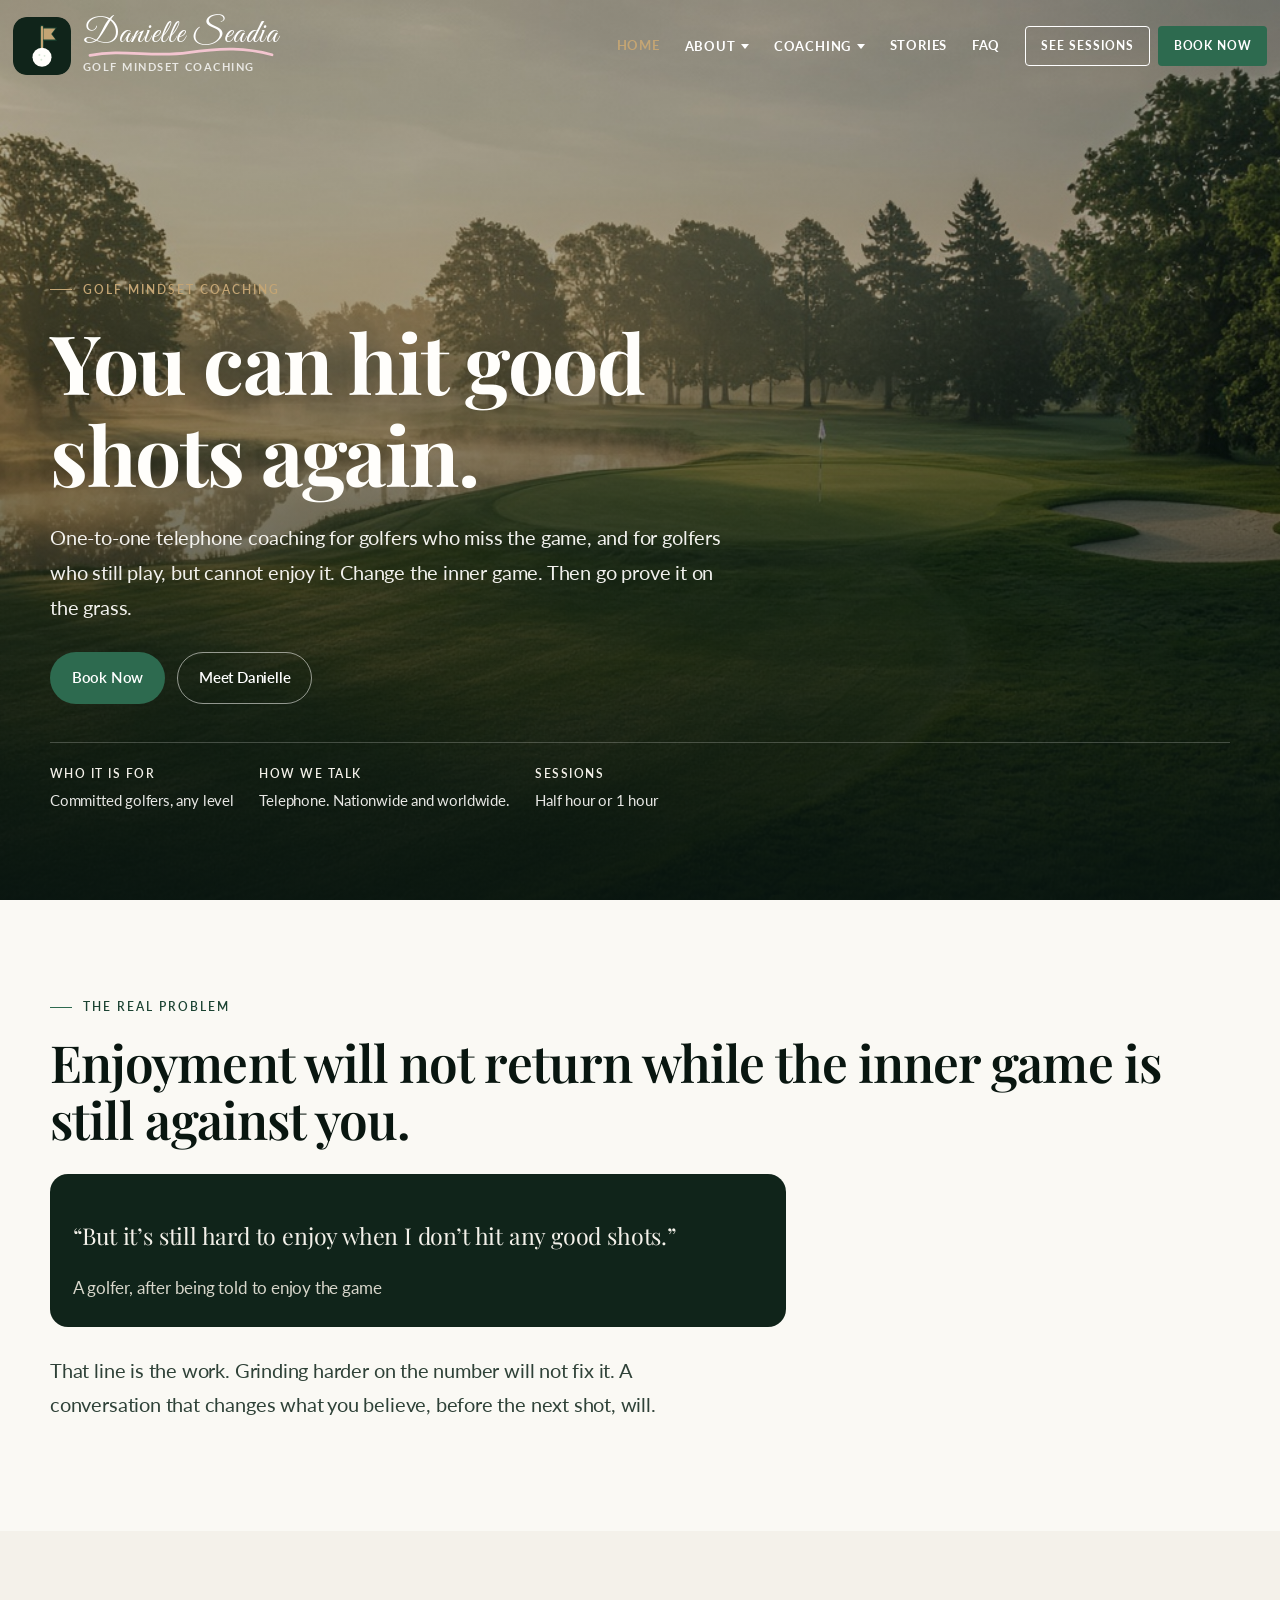
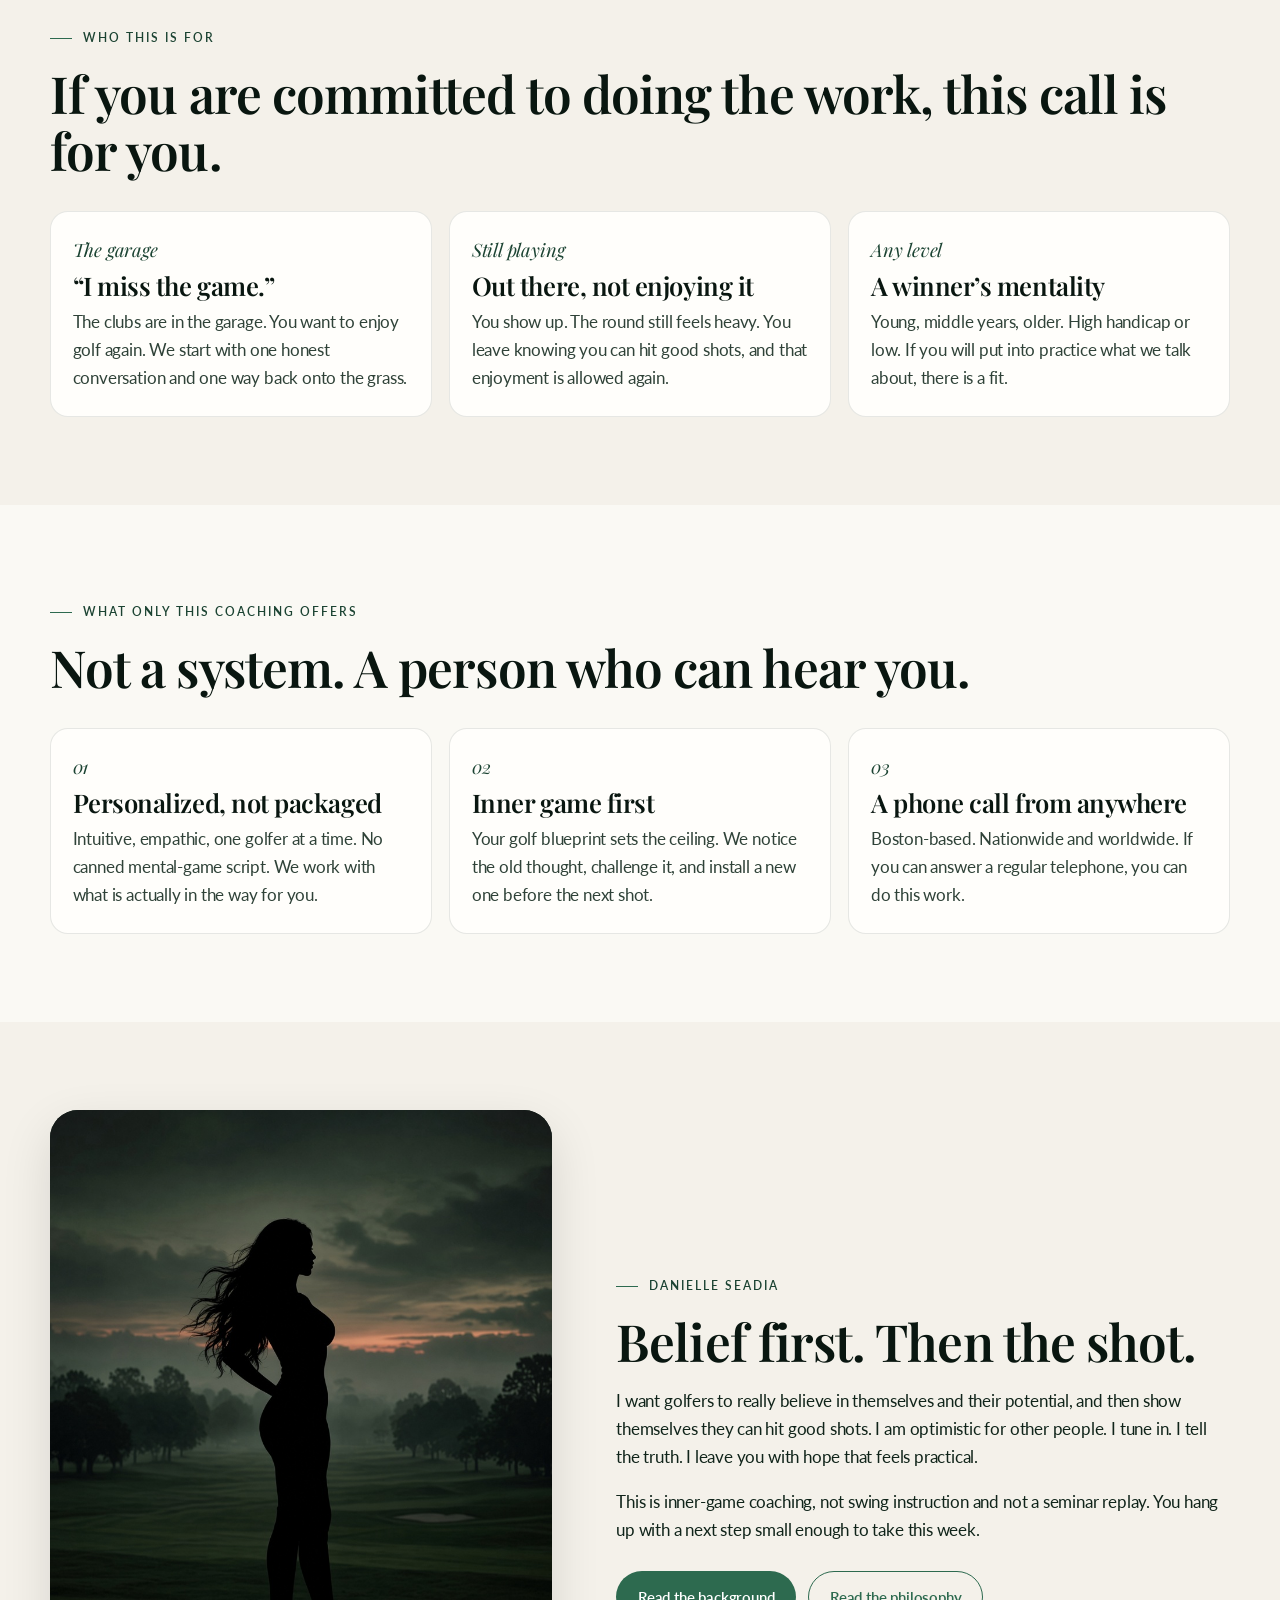
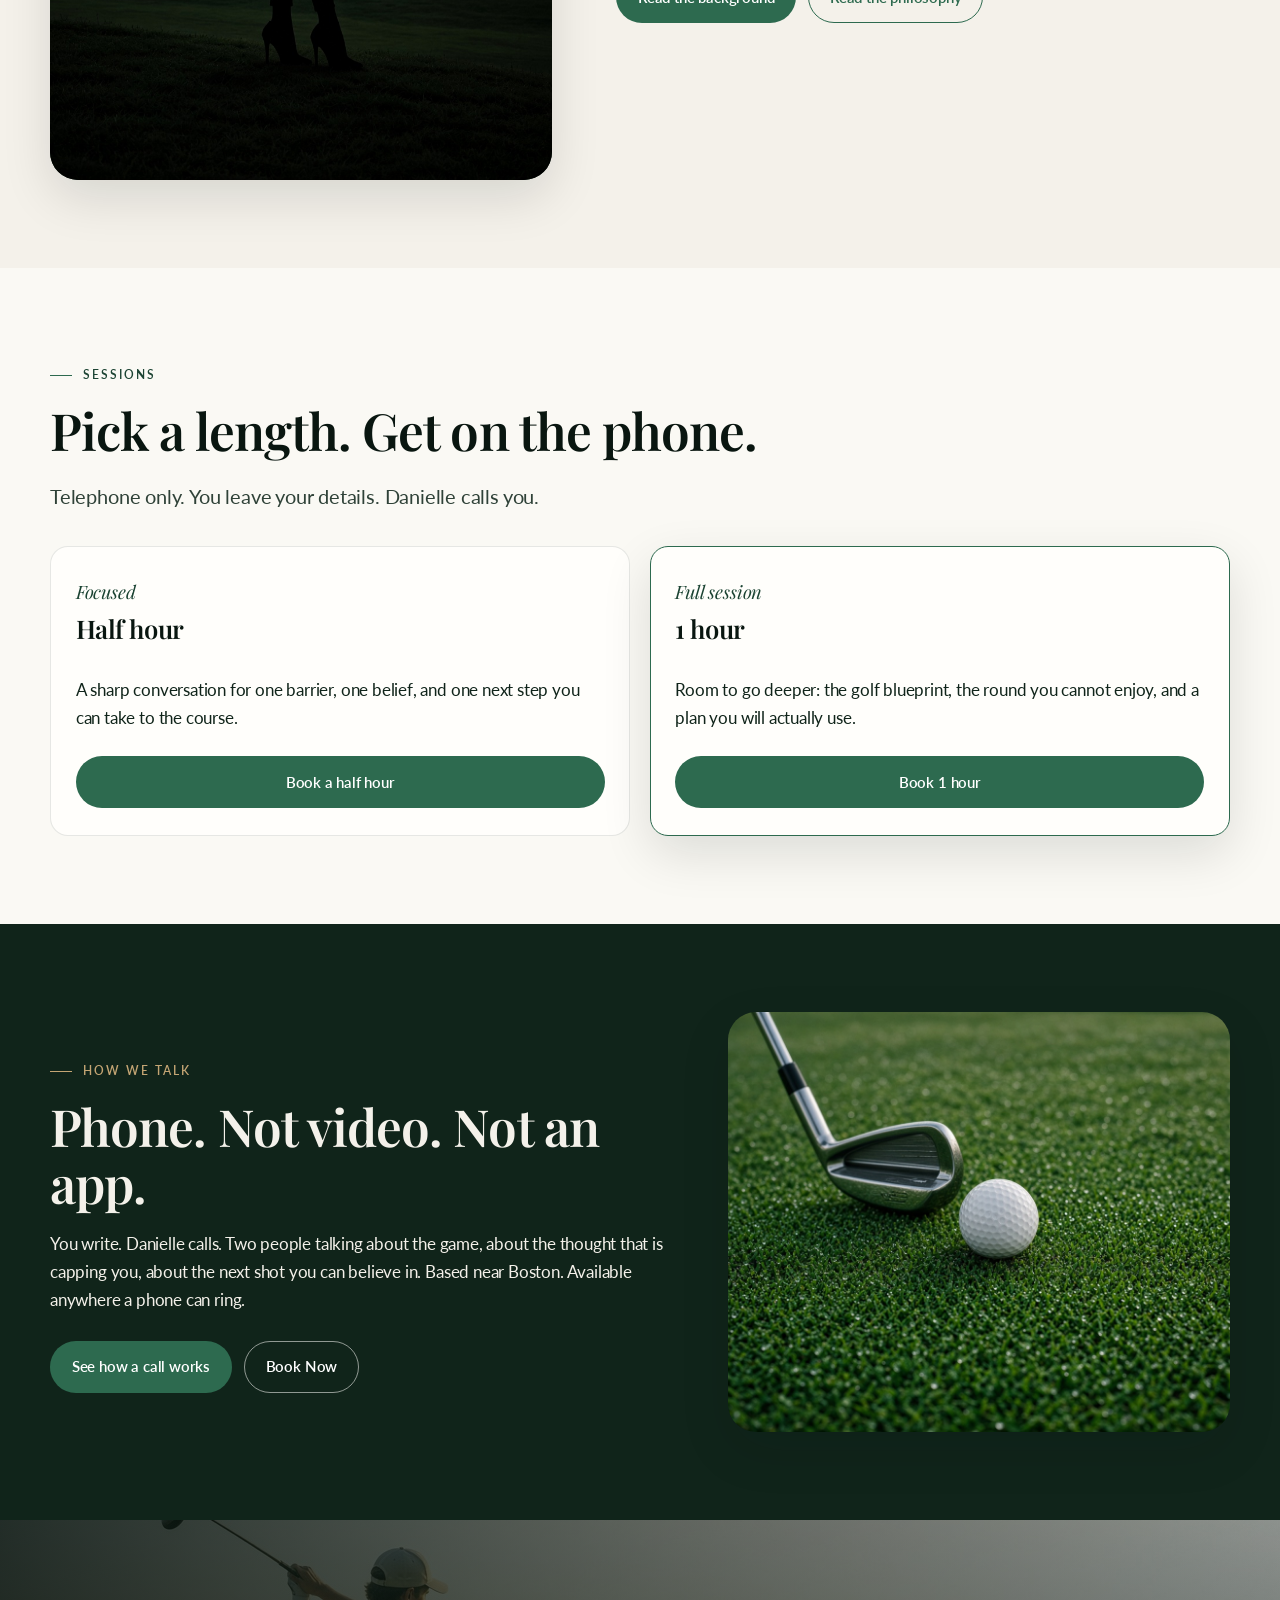
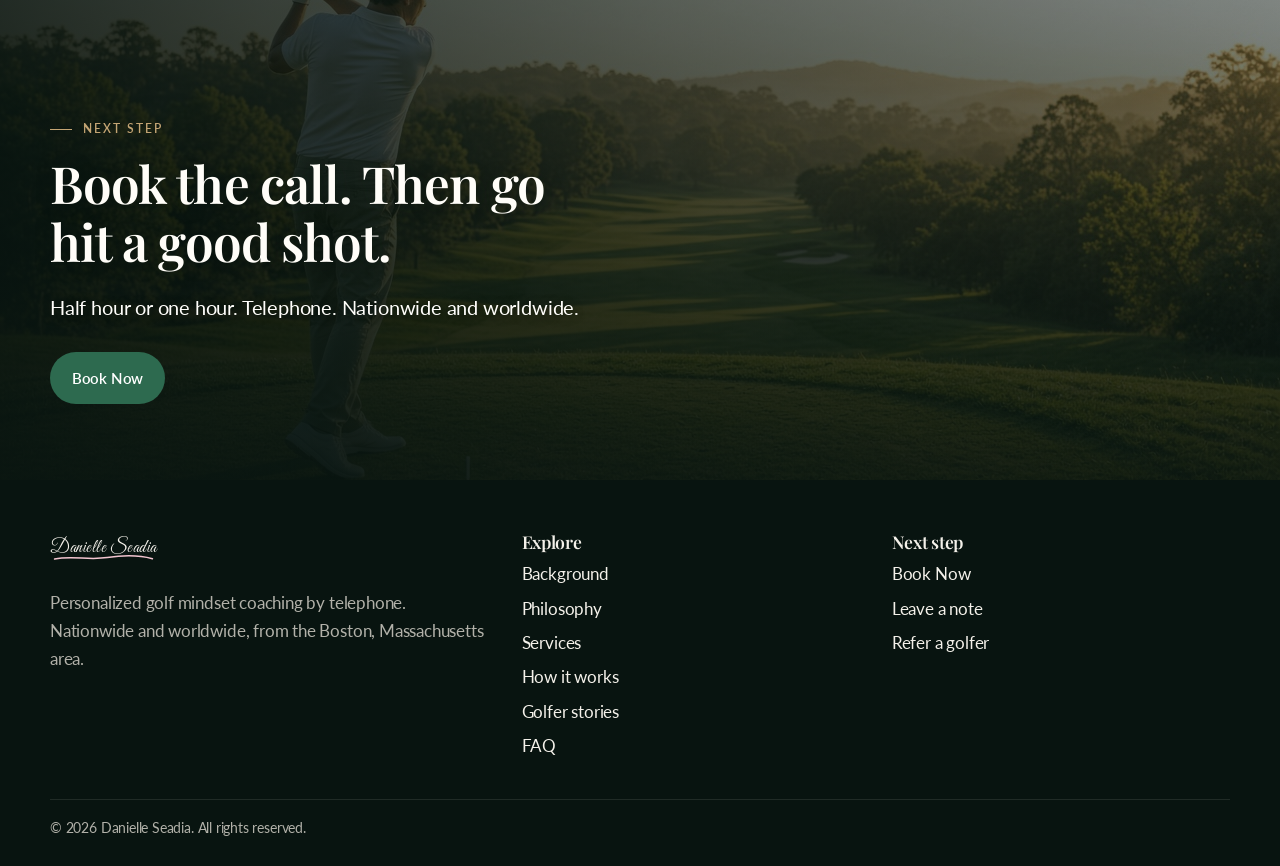
==== commit b5e951f8: "Style the name as a script wordmark with a baby-pink flourish. Co-authored-by: Cursor <cursoragent@c" ====
--- a/index.html
+++ b/index.html
@@ -13,11 +13,11 @@
   <meta property="og:url" content="https://danielle-golf-mindset.web.app/">
   <meta property="og:image" content="https://danielle-golf-mindset.web.app/images/hero.jpg">
   <meta name="twitter:card" content="summary_large_image">
-  <link rel="icon" href="/icons/favicon.svg?v=9" type="image/svg+xml">
+  <link rel="icon" href="/icons/favicon.svg?v=10" type="image/svg+xml">
   <link rel="preconnect" href="https://fonts.googleapis.com">
   <link rel="preconnect" href="https://fonts.gstatic.com" crossorigin>
-  <link href="https://fonts.googleapis.com/css2?family=Playfair+Display:ital,wght@0,500;0,600;0,700;1,500;1,600&family=Lato:ital,wght@0,400;0,700;0,900;1,400;1,700&display=swap" rel="stylesheet">
-  <link rel="stylesheet" href="/css/styles.css?v=9">
+  <link href="https://fonts.googleapis.com/css2?family=Great+Vibes&family=Playfair+Display:ital,wght@0,500;0,600;0,700;1,500;1,600&family=Lato:ital,wght@0,400;0,700;0,900;1,400;1,700&display=swap" rel="stylesheet">
+  <link rel="stylesheet" href="/css/styles.css?v=10">
   
 <script type="application/ld+json">
 {
@@ -70,7 +70,7 @@
   <header class="site-header">
     <div class="header-inner">
       <a class="brand" href="/">
-        <img class="brand-mark" src="/icons/favicon.svg?v=9" alt="">
+        <img class="brand-mark" src="/icons/favicon.svg?v=10" alt="">
         <span class="brand-text">
           <span class="brand-name">Danielle Seadia</span>
           <span class="brand-sub">Golf Mindset Coaching</span>
@@ -266,7 +266,7 @@
   <footer class="site-footer">
     <div class="wrap footer-grid">
       <div>
-        <h3>Danielle Seadia</h3>
+        <h3 class="footer-brand">Danielle Seadia</h3>
         <p>Personalized golf mindset coaching by telephone. Nationwide and worldwide, from the Boston, Massachusetts area.</p>
       </div>
       <div>
@@ -293,7 +293,7 @@
       <span>© 2026 Danielle Seadia. All rights reserved.</span>
     </div>
   </footer>
-  <script src="/js/site.js?v=9"></script>
+  <script src="/js/site.js?v=10"></script>
 
 </body>
 </html>
--- a/css/styles.css
+++ b/css/styles.css
@@ -19,11 +19,13 @@
   --line: rgba(16, 36, 26, 0.1);
   --line-strong: rgba(16, 36, 26, 0.16);
   --white: #fffefb;
+  --blush: #f3c5d0;
   --shadow: 0 18px 50px rgba(8, 20, 16, 0.12);
   --radius: 18px;
   --header-h: 92px;
   --max: 1180px;
   --font-display: "Playfair Display", Georgia, "Times New Roman", serif;
+  --font-script: "Great Vibes", "Snell Roundhand", "Segoe Script", cursive;
   --font-sans: Lato, "Helvetica Neue", sans-serif;
 }
 
@@ -271,11 +273,30 @@
   line-height: 1.05;
 }
 
-.brand-name {
-  font-family: var(--font-display);
-  font-size: 1.22rem;
-  font-weight: 700;
-  letter-spacing: -0.02em;
+.brand-name,
+.footer-brand {
+  position: relative;
+  display: inline-block;
+  width: max-content;
+  font-family: var(--font-script);
+  font-size: 2.05rem;
+  font-weight: 400;
+  font-style: normal;
+  letter-spacing: 0.03em;
+  line-height: 1.05;
+  padding-bottom: 0.22em;
+}
+
+.brand-name::after,
+.footer-brand::after {
+  content: "";
+  position: absolute;
+  left: 0.06em;
+  right: 0.04em;
+  bottom: 0;
+  height: 0.42em;
+  pointer-events: none;
+  background: url("data:image/svg+xml,%3Csvg xmlns='http://www.w3.org/2000/svg' viewBox='0 0 220 16' fill='none'%3E%3Cpath d='M4 11.5C42 3.5 78 14.5 118 8.2S186 2.2 216 10.8' stroke='%23f3c5d0' stroke-width='3.4' stroke-linecap='round'/%3E%3C/svg%3E") center / 100% 100% no-repeat;
 }
 
 .brand-sub {
@@ -284,6 +305,7 @@
   text-transform: uppercase;
   color: var(--muted);
   font-weight: 700;
+  margin-top: 0.18rem;
 }
 
 .nav {
@@ -1199,6 +1221,12 @@
   font-size: 1.1rem;
 }
 
+.footer-brand {
+  font-size: 2.2rem;
+  color: var(--cream);
+  margin: 0 0 0.7rem;
+}
+
 .footer-links {
   display: grid;
   gap: 0.4rem;
@@ -1330,6 +1358,15 @@
   .form-fields .form-note {
     grid-column: auto;
   }
+
+  .brand-name {
+    font-size: 1.72rem;
+  }
+
+  .brand-mark {
+    width: 48px;
+    height: 48px;
+  }
 }
 
 @media (prefers-reduced-motion: reduce) {
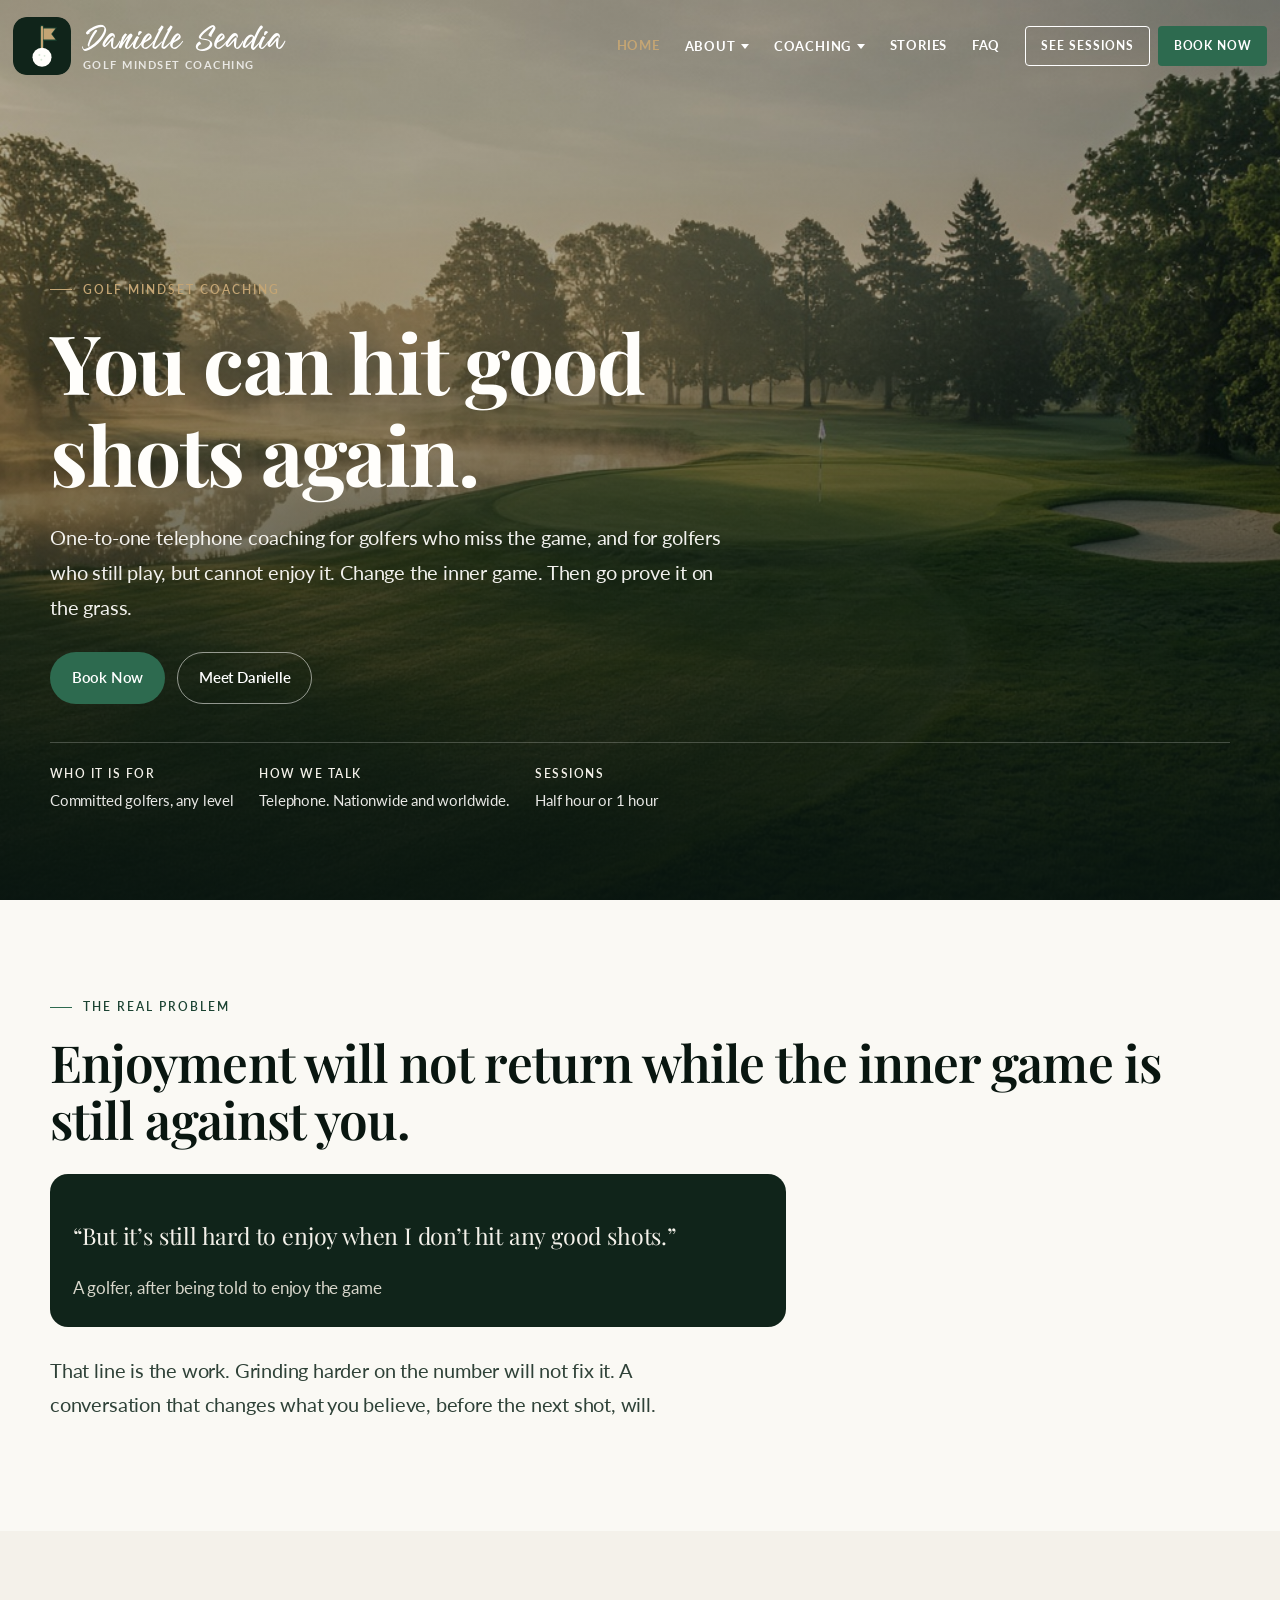
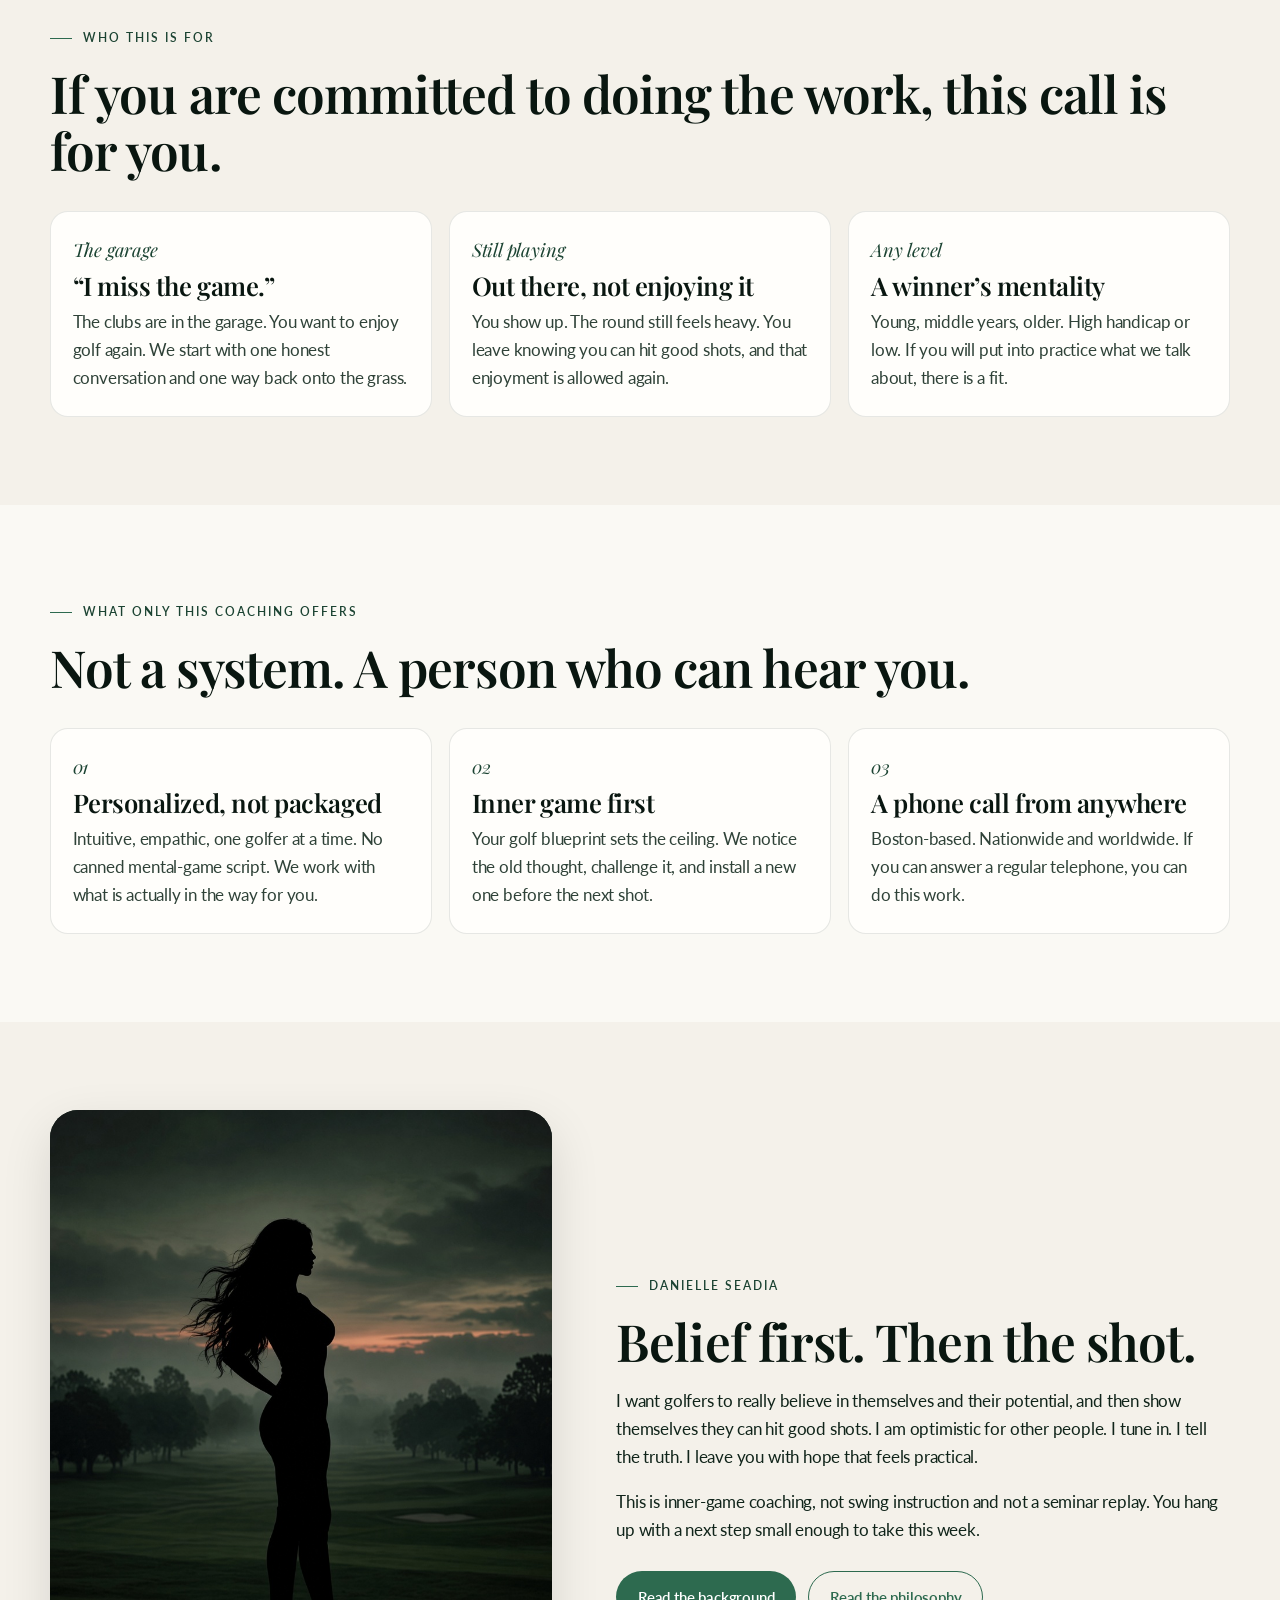
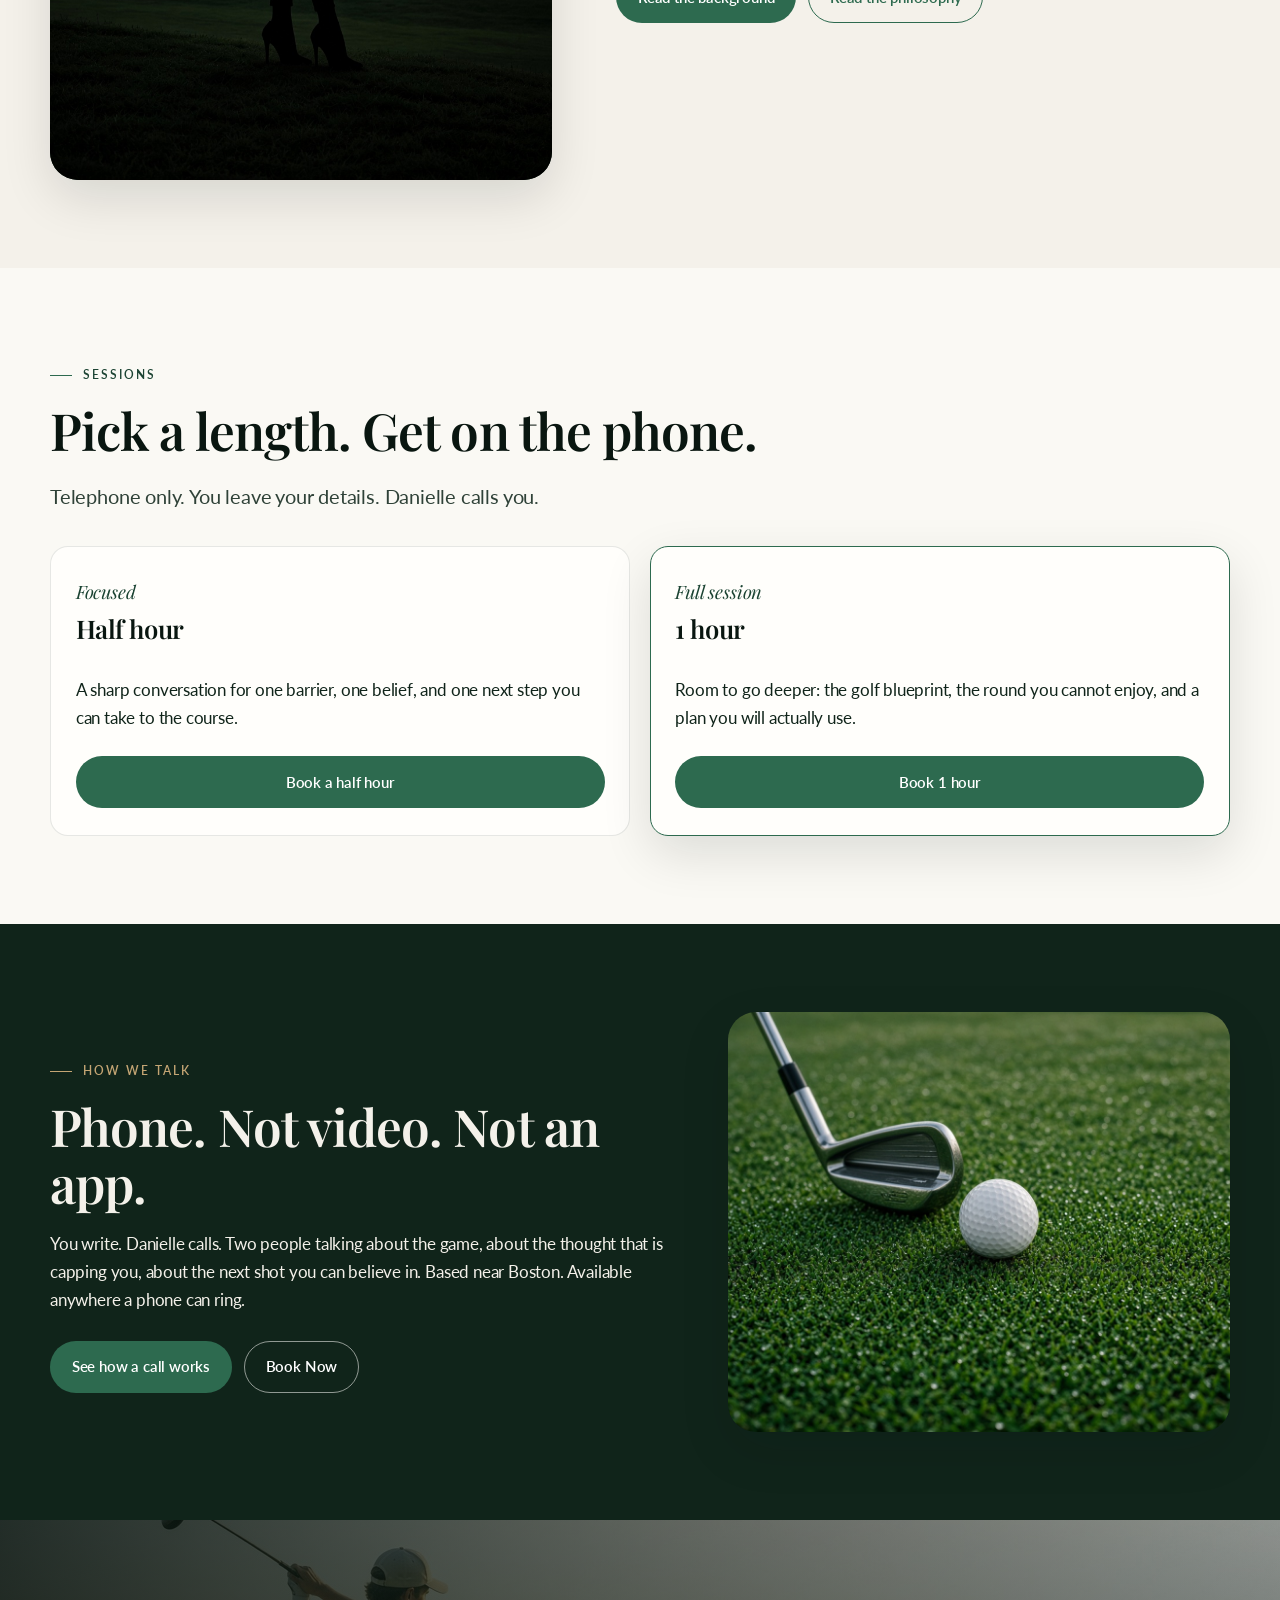
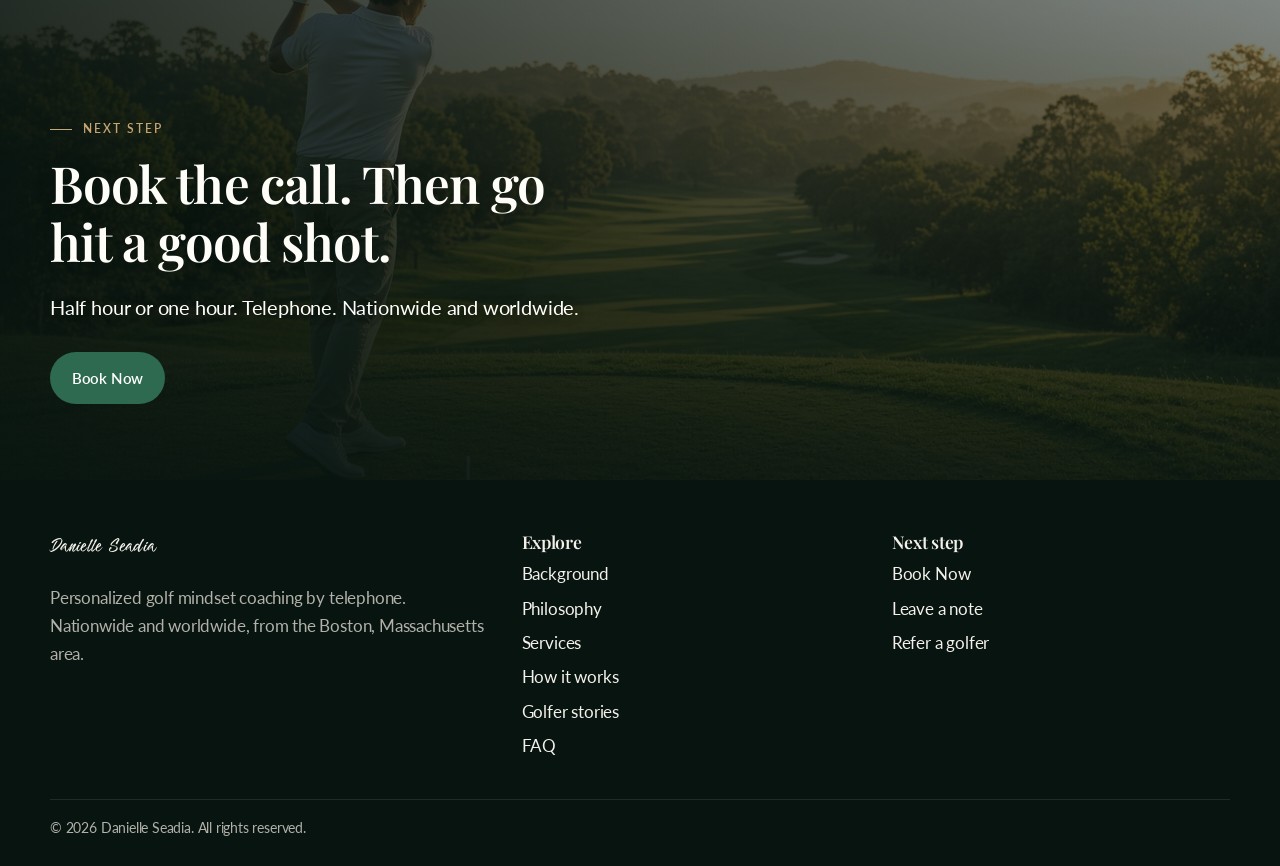
==== commit fc267992: "Switch the wordmark to Stowy and add a working Refer a golfer section. Co-authored-by: Cursor <curso" ====
--- a/index.html
+++ b/index.html
@@ -13,11 +13,11 @@
   <meta property="og:url" content="https://danielle-golf-mindset.web.app/">
   <meta property="og:image" content="https://danielle-golf-mindset.web.app/images/hero.jpg">
   <meta name="twitter:card" content="summary_large_image">
-  <link rel="icon" href="/icons/favicon.svg?v=10" type="image/svg+xml">
+  <link rel="icon" href="/icons/favicon.svg?v=12" type="image/svg+xml">
   <link rel="preconnect" href="https://fonts.googleapis.com">
   <link rel="preconnect" href="https://fonts.gstatic.com" crossorigin>
-  <link href="https://fonts.googleapis.com/css2?family=Great+Vibes&family=Playfair+Display:ital,wght@0,500;0,600;0,700;1,500;1,600&family=Lato:ital,wght@0,400;0,700;0,900;1,400;1,700&display=swap" rel="stylesheet">
-  <link rel="stylesheet" href="/css/styles.css?v=10">
+  <link href="https://fonts.googleapis.com/css2?family=Playfair+Display:ital,wght@0,500;0,600;0,700;1,500;1,600&family=Lato:ital,wght@0,400;0,700;0,900;1,400;1,700&display=swap" rel="stylesheet">
+  <link rel="stylesheet" href="/css/styles.css?v=12">
   
 <script type="application/ld+json">
 {
@@ -70,7 +70,7 @@
   <header class="site-header">
     <div class="header-inner">
       <a class="brand" href="/">
-        <img class="brand-mark" src="/icons/favicon.svg?v=10" alt="">
+        <img class="brand-mark" src="/icons/favicon.svg?v=12" alt="">
         <span class="brand-text">
           <span class="brand-name">Danielle Seadia</span>
           <span class="brand-sub">Golf Mindset Coaching</span>
@@ -293,7 +293,7 @@
       <span>© 2026 Danielle Seadia. All rights reserved.</span>
     </div>
   </footer>
-  <script src="/js/site.js?v=10"></script>
+  <script src="/js/site.js?v=12"></script>
 
 </body>
 </html>
--- a/css/styles.css
+++ b/css/styles.css
@@ -1,3 +1,11 @@
+@font-face {
+  font-family: Stowy;
+  src: url("/fonts/Stowy.woff") format("woff");
+  font-weight: 400;
+  font-style: normal;
+  font-display: swap;
+}
+
 :root {
   --navy-950: #081410;
   --navy-900: #10241a;
@@ -19,13 +27,12 @@
   --line: rgba(16, 36, 26, 0.1);
   --line-strong: rgba(16, 36, 26, 0.16);
   --white: #fffefb;
-  --blush: #f3c5d0;
   --shadow: 0 18px 50px rgba(8, 20, 16, 0.12);
   --radius: 18px;
   --header-h: 92px;
   --max: 1180px;
   --font-display: "Playfair Display", Georgia, "Times New Roman", serif;
-  --font-script: "Great Vibes", "Snell Roundhand", "Segoe Script", cursive;
+  --font-script: Stowy, "Snell Roundhand", "Segoe Script", cursive;
   --font-sans: Lato, "Helvetica Neue", sans-serif;
 }
 
@@ -275,28 +282,14 @@
 
 .brand-name,
 .footer-brand {
-  position: relative;
   display: inline-block;
   width: max-content;
   font-family: var(--font-script);
   font-size: 2.05rem;
   font-weight: 400;
   font-style: normal;
-  letter-spacing: 0.03em;
-  line-height: 1.05;
-  padding-bottom: 0.22em;
-}
-
-.brand-name::after,
-.footer-brand::after {
-  content: "";
-  position: absolute;
-  left: 0.06em;
-  right: 0.04em;
-  bottom: 0;
-  height: 0.42em;
-  pointer-events: none;
-  background: url("data:image/svg+xml,%3Csvg xmlns='http://www.w3.org/2000/svg' viewBox='0 0 220 16' fill='none'%3E%3Cpath d='M4 11.5C42 3.5 78 14.5 118 8.2S186 2.2 216 10.8' stroke='%23f3c5d0' stroke-width='3.4' stroke-linecap='round'/%3E%3C/svg%3E") center / 100% 100% no-repeat;
+  letter-spacing: 0.02em;
+  line-height: 1.15;
 }
 
 .brand-sub {
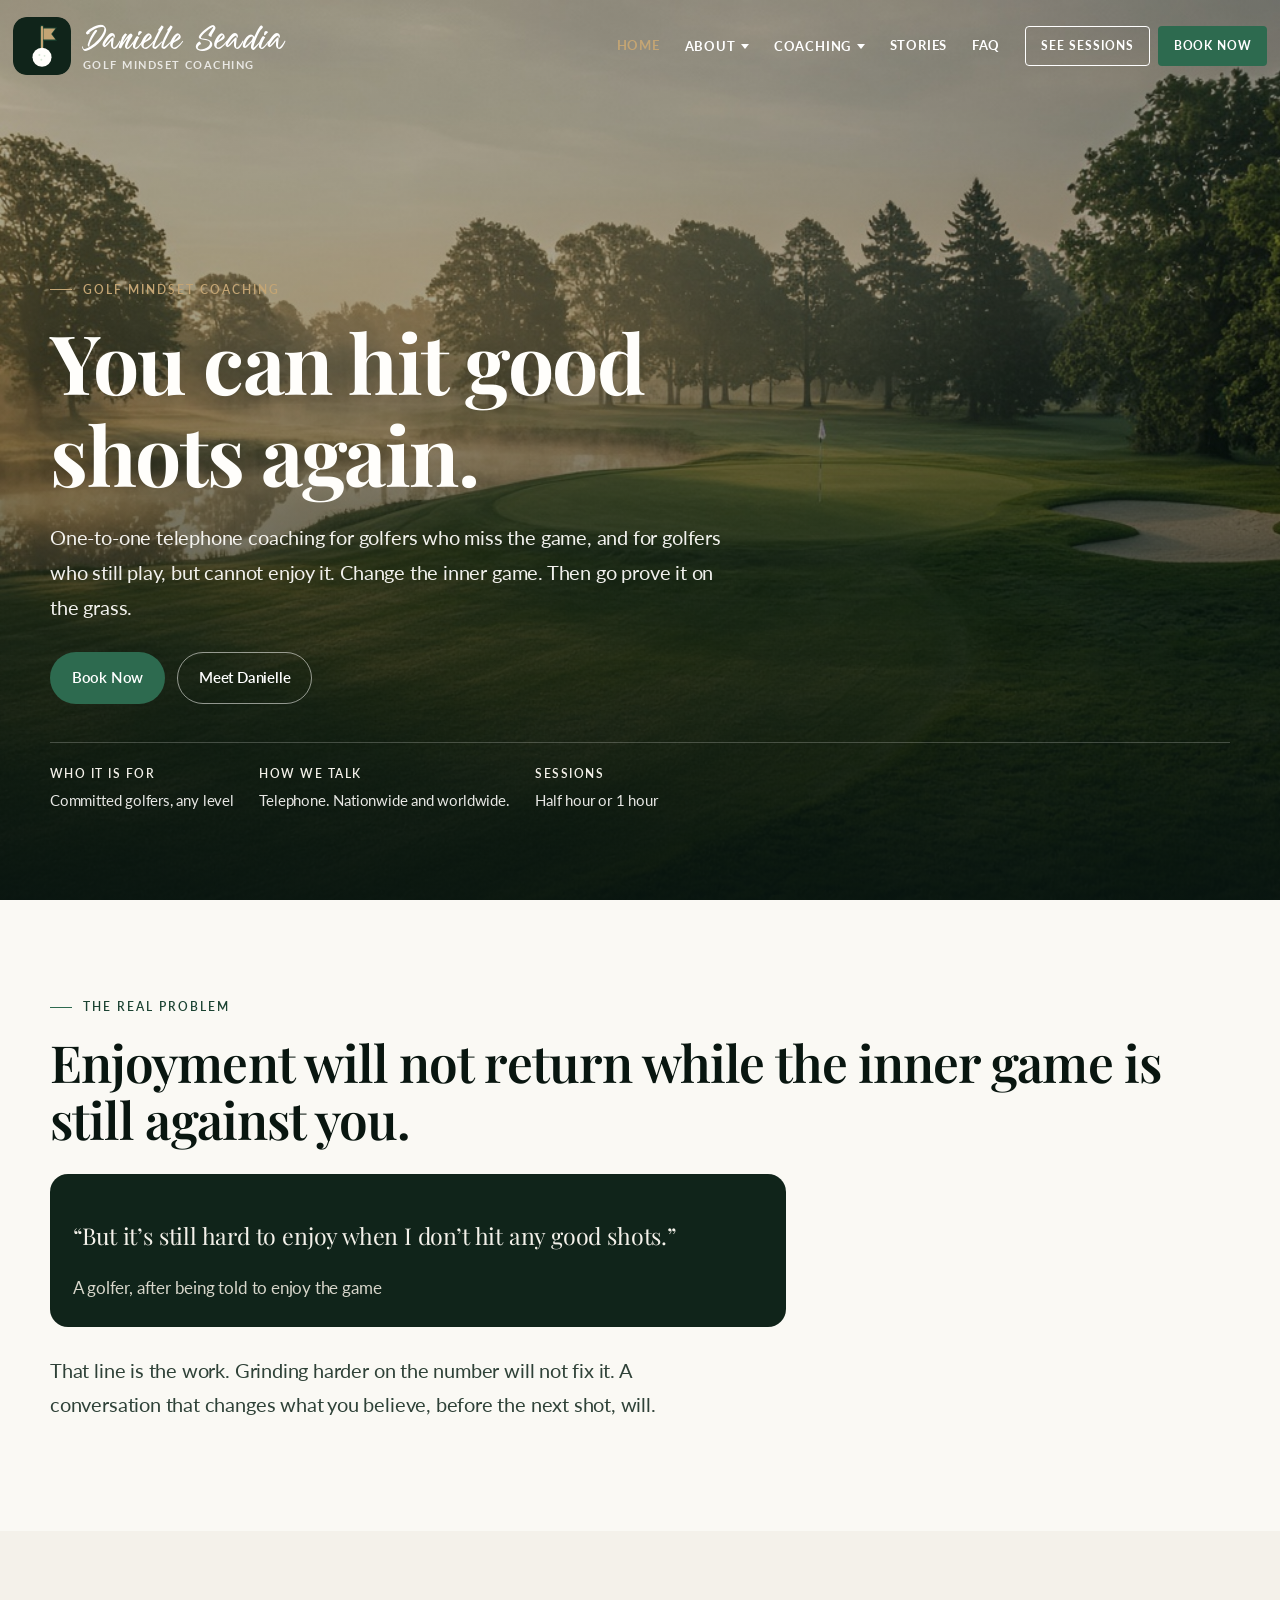
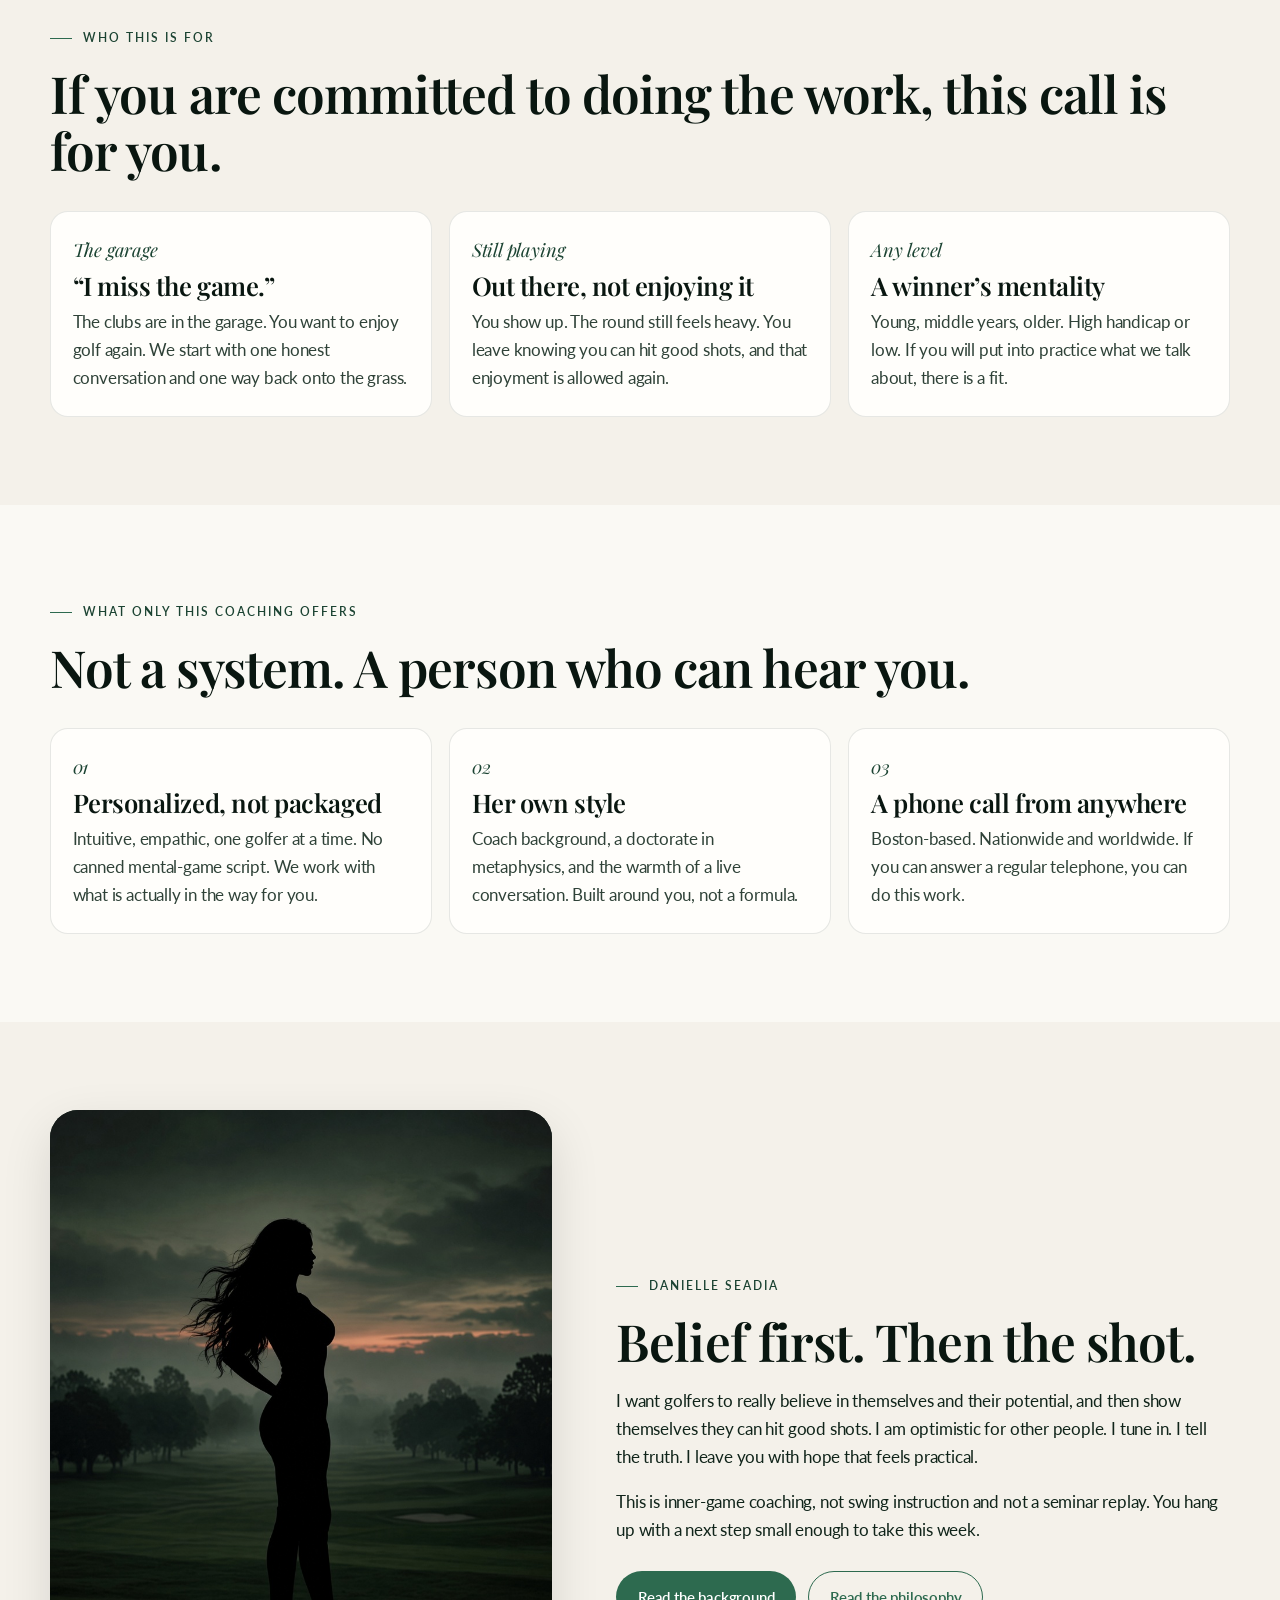
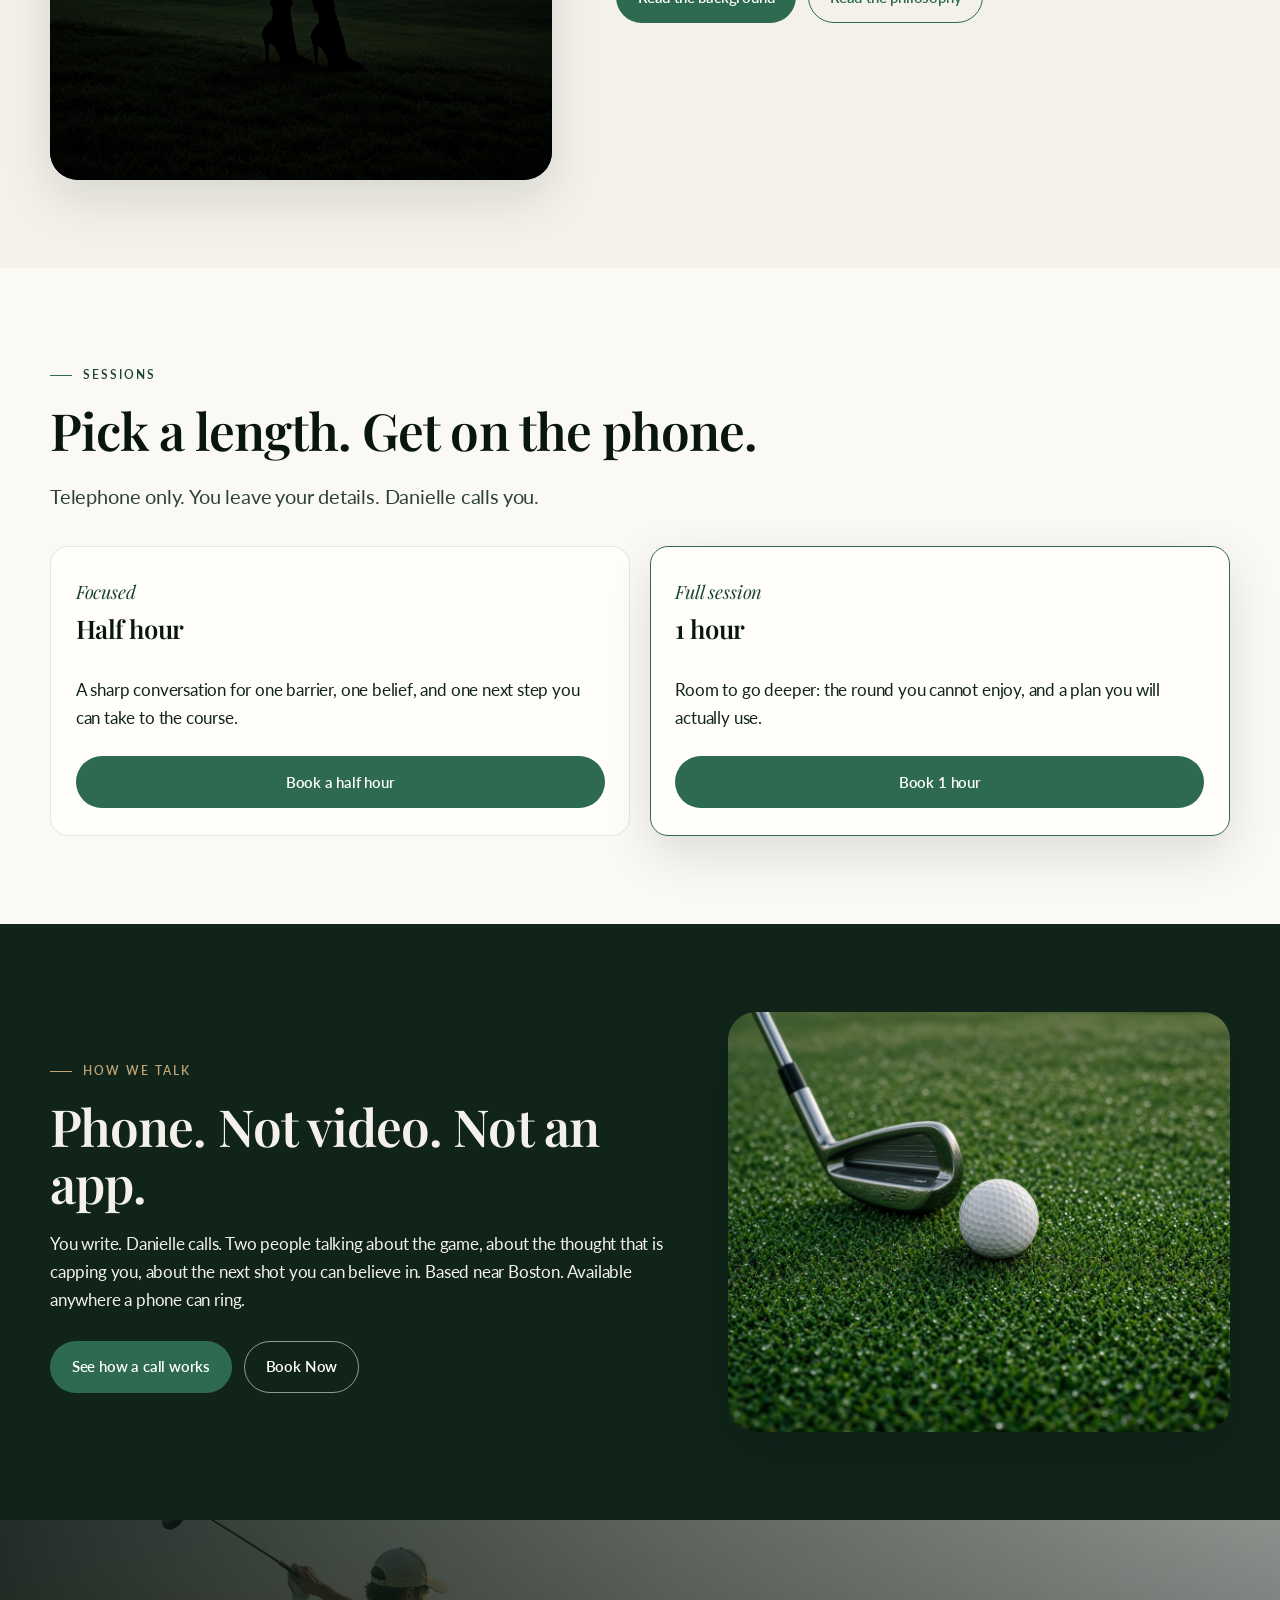
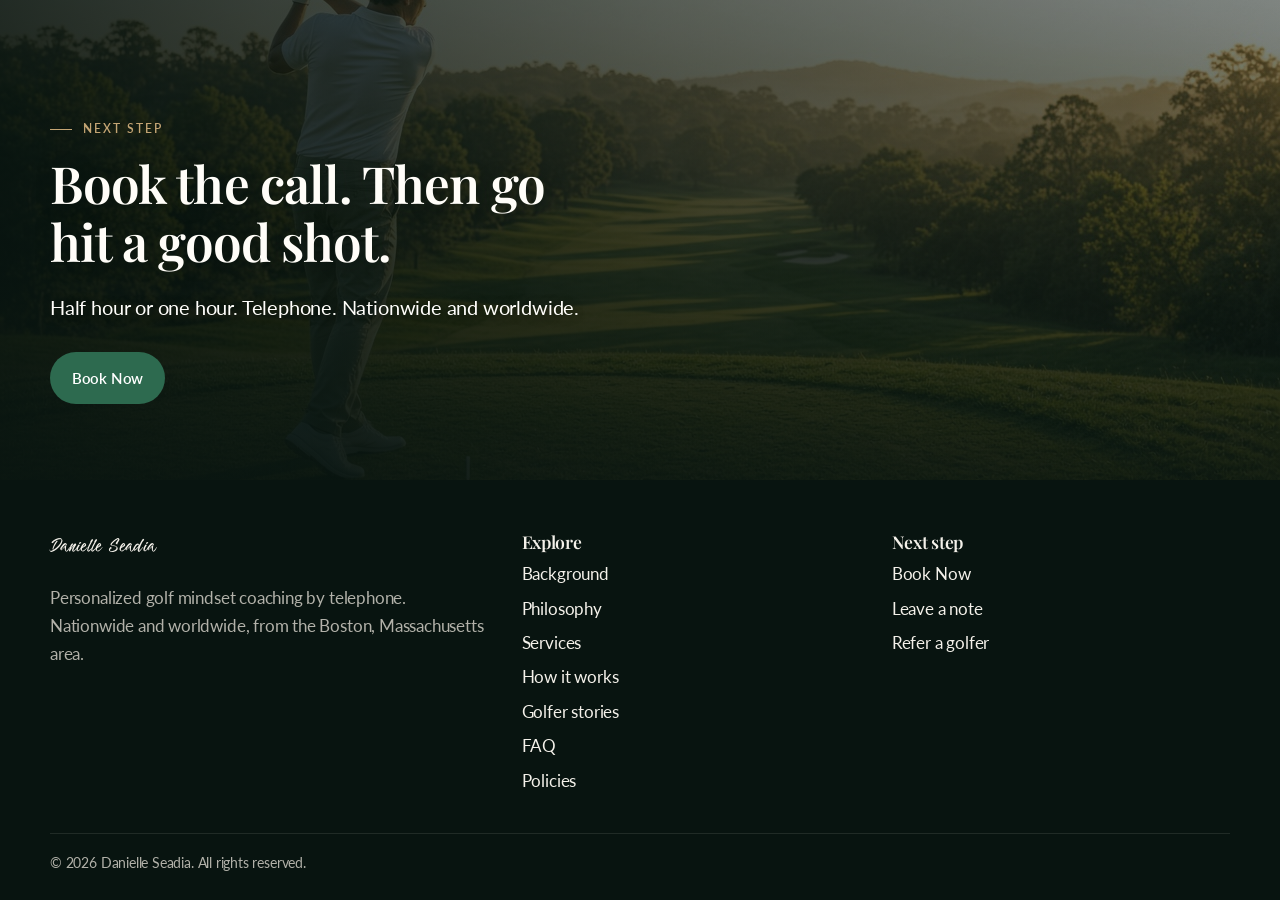
==== commit 94050647: "Point booking forms at Danielle’s Gmail so FormSubmit can deliver them. Co-authored-by: Cursor <curs" ====
--- a/index.html
+++ b/index.html
@@ -13,11 +13,11 @@
   <meta property="og:url" content="https://danielle-golf-mindset.web.app/">
   <meta property="og:image" content="https://danielle-golf-mindset.web.app/images/hero.jpg">
   <meta name="twitter:card" content="summary_large_image">
-  <link rel="icon" href="/icons/favicon.svg?v=12" type="image/svg+xml">
+  <link rel="icon" href="/icons/favicon.svg?v=18" type="image/svg+xml">
   <link rel="preconnect" href="https://fonts.googleapis.com">
   <link rel="preconnect" href="https://fonts.gstatic.com" crossorigin>
   <link href="https://fonts.googleapis.com/css2?family=Playfair+Display:ital,wght@0,500;0,600;0,700;1,500;1,600&family=Lato:ital,wght@0,400;0,700;0,900;1,400;1,700&display=swap" rel="stylesheet">
-  <link rel="stylesheet" href="/css/styles.css?v=12">
+  <link rel="stylesheet" href="/css/styles.css?v=18">
   
 <script type="application/ld+json">
 {
@@ -70,7 +70,7 @@
   <header class="site-header">
     <div class="header-inner">
       <a class="brand" href="/">
-        <img class="brand-mark" src="/icons/favicon.svg?v=12" alt="">
+        <img class="brand-mark" src="/icons/favicon.svg?v=18" alt="">
         <span class="brand-text">
           <span class="brand-name">Danielle Seadia</span>
           <span class="brand-sub">Golf Mindset Coaching</span>
@@ -178,8 +178,8 @@
           </article>
           <article class="hole">
             <div class="num">02</div>
-            <h3>Inner game first</h3>
-            <p>Your golf blueprint sets the ceiling. We notice the old thought, challenge it, and install a new one before the next shot.</p>
+            <h3>Her own style</h3>
+            <p>Coach background, a doctorate in metaphysics, and the warmth of a live conversation. Built around you, not a formula.</p>
           </article>
           <article class="hole">
             <div class="num">03</div>
@@ -223,7 +223,7 @@
           <article class="price-card featured">
             <div class="num">Full session</div>
             <h3>1 hour</h3>
-            <p>Room to go deeper: the golf blueprint, the round you cannot enjoy, and a plan you will actually use.</p>
+            <p>Room to go deeper: the round you cannot enjoy, and a plan you will actually use.</p>
             <a class="btn btn-primary" href="/book.html#session">Book 1 hour</a>
           </article>
         </div>
@@ -278,6 +278,7 @@
           <a href="/process.html">How it works</a>
           <a href="/stories.html">Golfer stories</a>
           <a href="/faq.html">FAQ</a>
+          <a href="/faq.html#policy">Policies</a>
         </div>
       </div>
       <div>
@@ -293,7 +294,7 @@
       <span>© 2026 Danielle Seadia. All rights reserved.</span>
     </div>
   </footer>
-  <script src="/js/site.js?v=12"></script>
+  <script src="/js/site.js?v=18"></script>
 
 </body>
 </html>
--- a/css/styles.css
+++ b/css/styles.css
@@ -43,7 +43,7 @@
 }
 
 html {
-  scroll-behavior: smooth;
+  scroll-behavior: auto;
 }
 
 body {
@@ -1161,6 +1161,15 @@
   margin-inline: auto;
 }
 
+.thanks-wrap {
+  display: grid;
+  place-items: center;
+}
+
+.thanks-wrap .confirm-box {
+  width: min(100%, 36rem);
+}
+
 .usp-row {
   display: grid;
   grid-template-columns: repeat(3, 1fr);
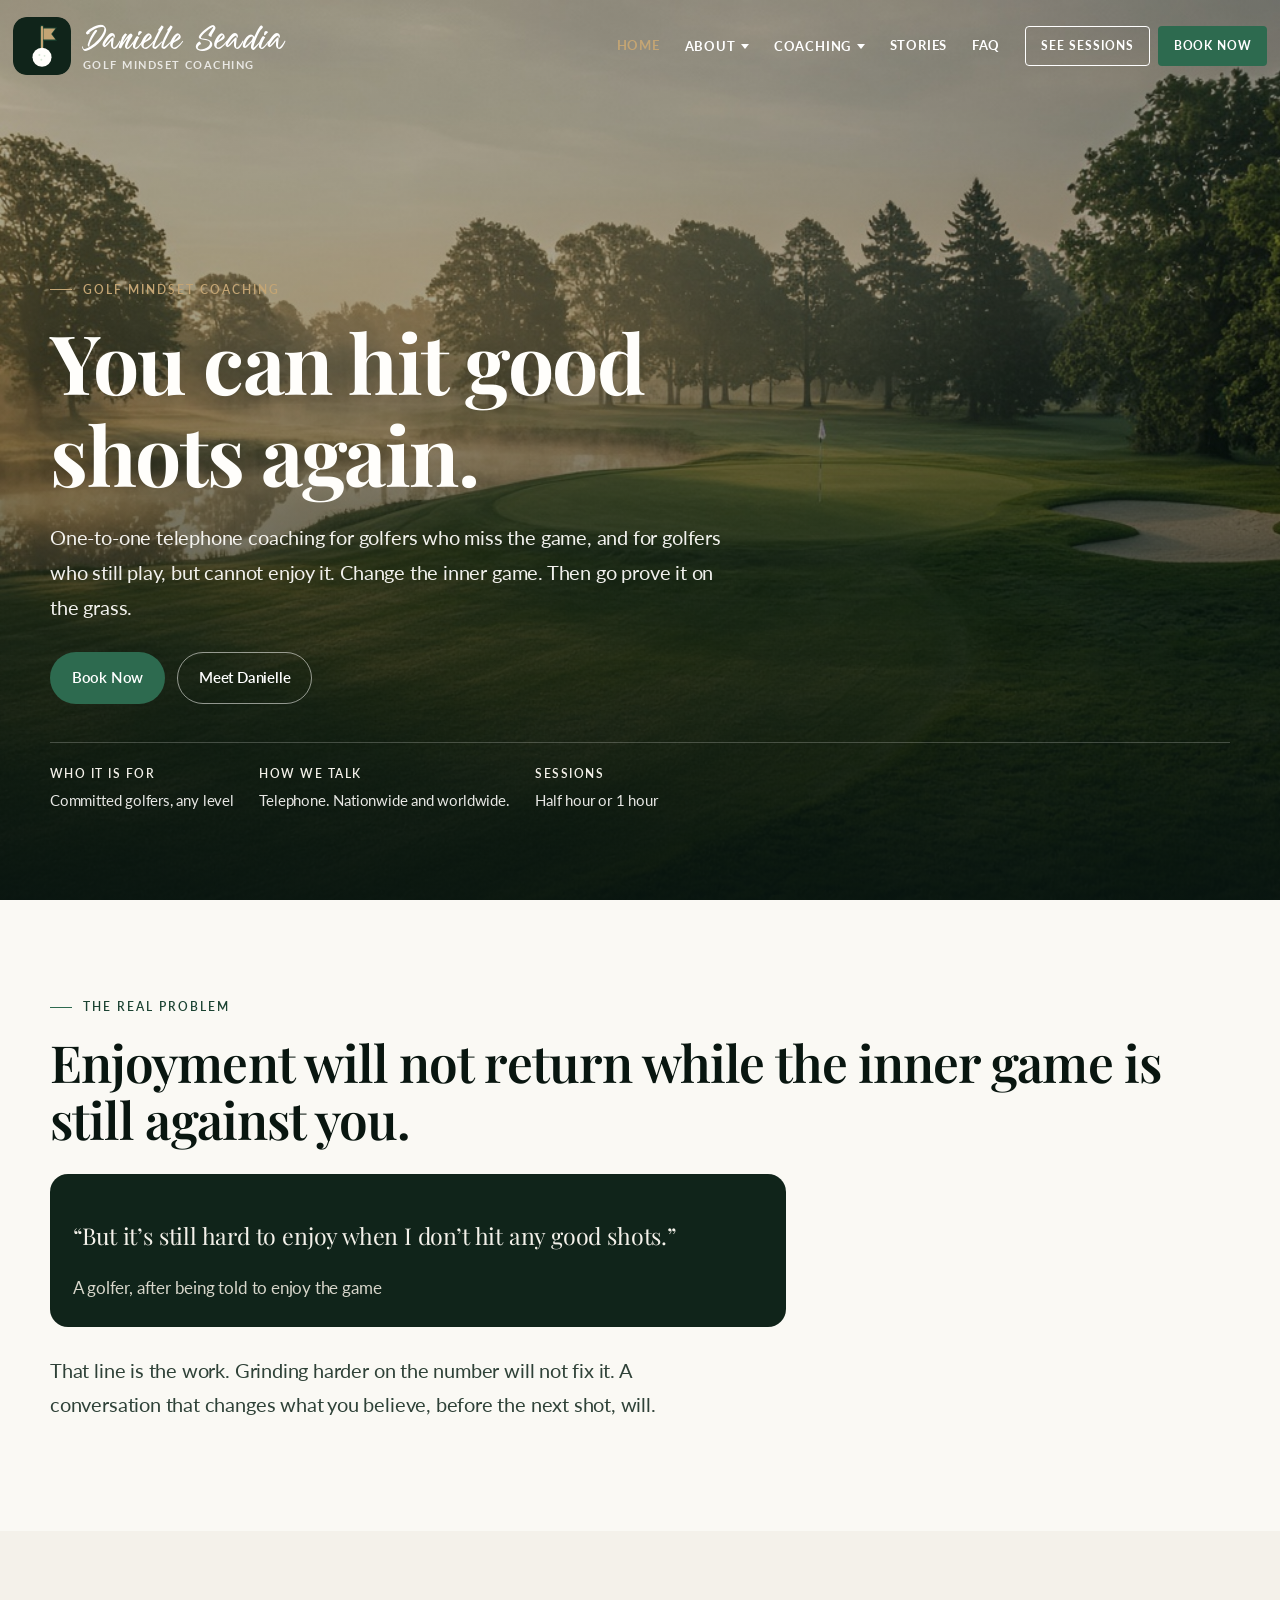
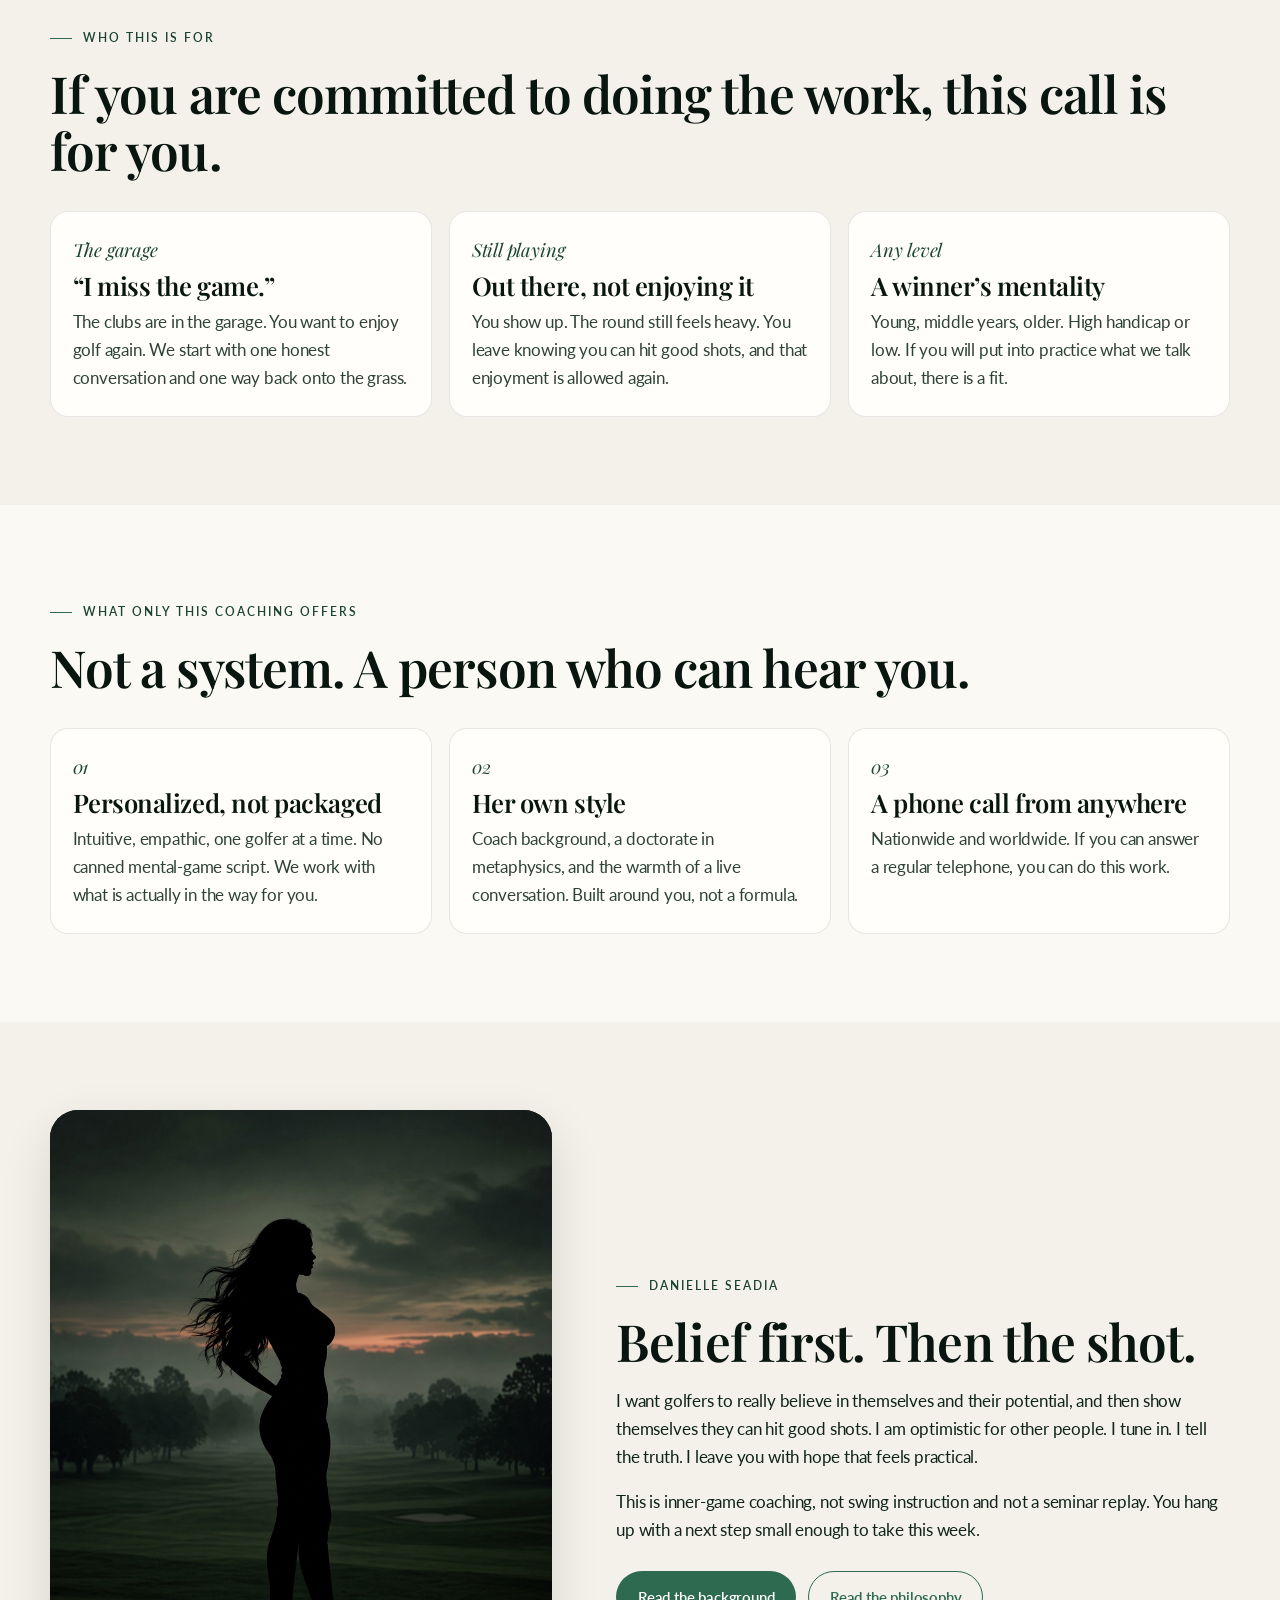
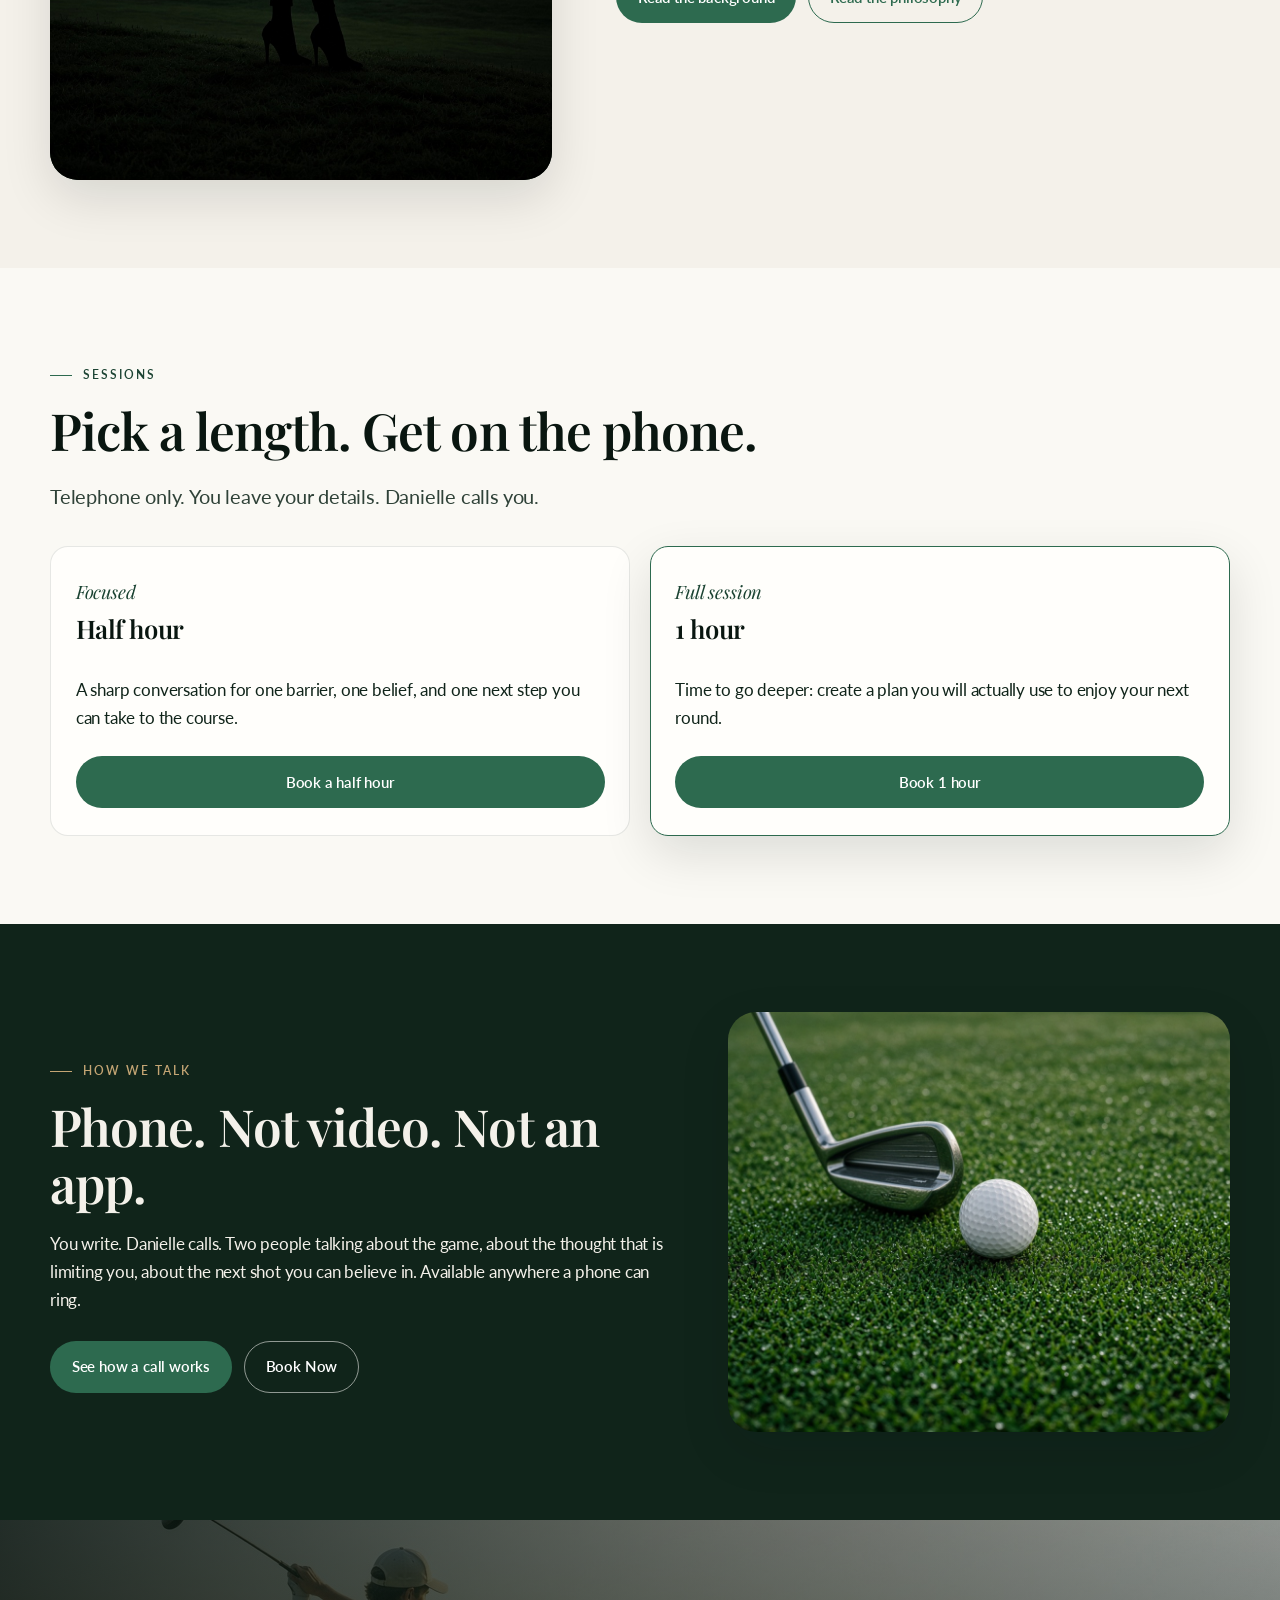
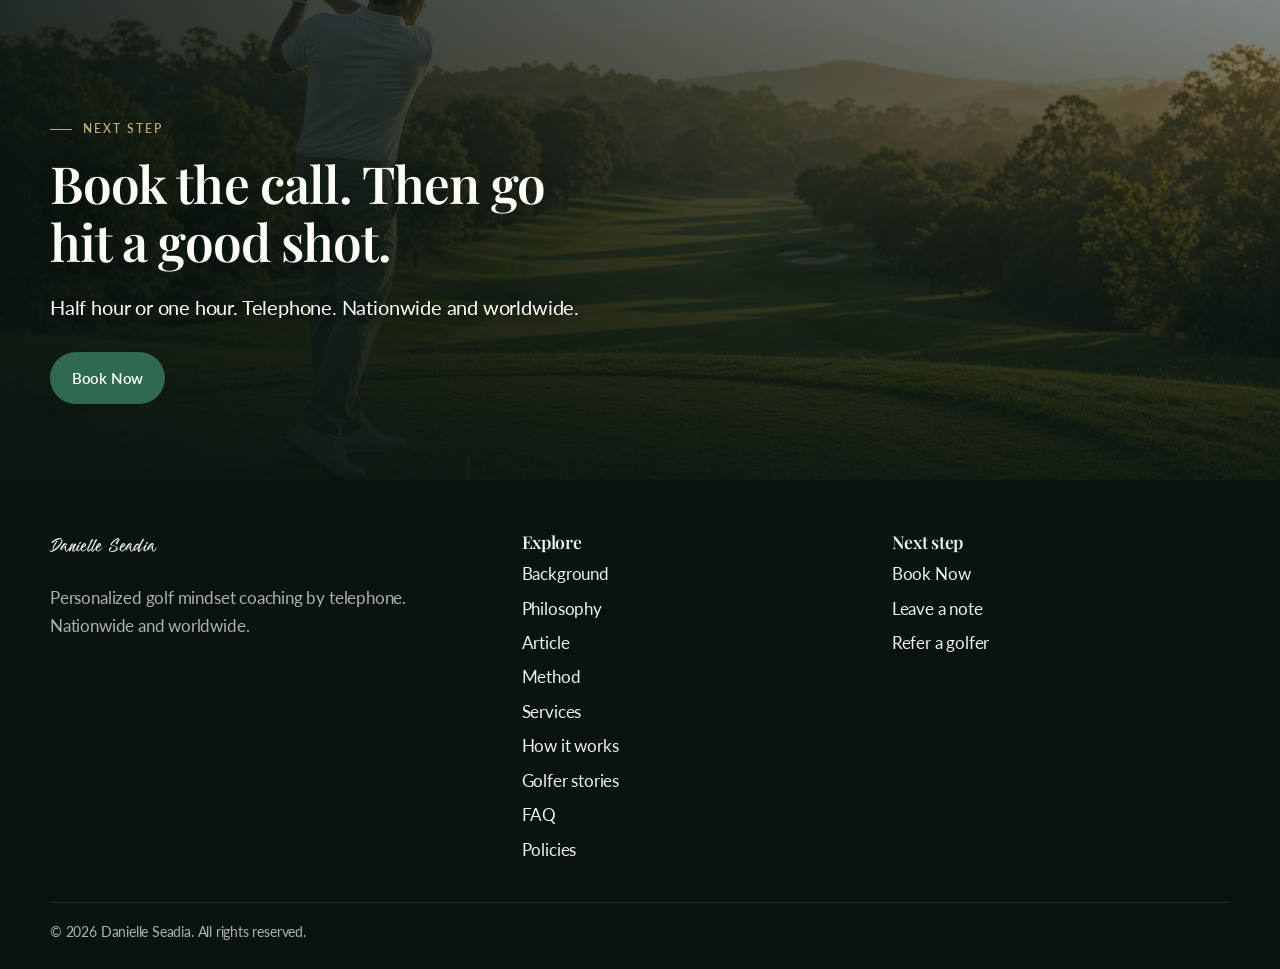
==== commit f92bdba7: "Add Article and Method pages, drop Boston copy, and send local time with bookings. Co-authored-by: C" ====
--- a/index.html
+++ b/index.html
@@ -13,11 +13,11 @@
   <meta property="og:url" content="https://danielle-golf-mindset.web.app/">
   <meta property="og:image" content="https://danielle-golf-mindset.web.app/images/hero.jpg">
   <meta name="twitter:card" content="summary_large_image">
-  <link rel="icon" href="/icons/favicon.svg?v=18" type="image/svg+xml">
+  <link rel="icon" href="/icons/favicon.svg?v=21" type="image/svg+xml">
   <link rel="preconnect" href="https://fonts.googleapis.com">
   <link rel="preconnect" href="https://fonts.gstatic.com" crossorigin>
   <link href="https://fonts.googleapis.com/css2?family=Playfair+Display:ital,wght@0,500;0,600;0,700;1,500;1,600&family=Lato:ital,wght@0,400;0,700;0,900;1,400;1,700&display=swap" rel="stylesheet">
-  <link rel="stylesheet" href="/css/styles.css?v=18">
+  <link rel="stylesheet" href="/css/styles.css?v=21">
   
 <script type="application/ld+json">
 {
@@ -28,12 +28,8 @@
   "url": "https://danielle-golf-mindset.web.app/",
   "areaServed": [
     {
-      "@type": "City",
-      "name": "Boston",
-      "containedInPlace": {
-        "@type": "State",
-        "name": "Massachusetts"
-      }
+      "@type": "Country",
+      "name": "United States"
     },
     {
       "@type": "AdministrativeArea",
@@ -70,7 +66,7 @@
   <header class="site-header">
     <div class="header-inner">
       <a class="brand" href="/">
-        <img class="brand-mark" src="/icons/favicon.svg?v=18" alt="">
+        <img class="brand-mark" src="/icons/favicon.svg?v=21" alt="">
         <span class="brand-text">
           <span class="brand-name">Danielle Seadia</span>
           <span class="brand-sub">Golf Mindset Coaching</span>
@@ -87,6 +83,7 @@
           <div class="nav-drop">
             <a href="/about.html" data-nav="about">Background</a>
             <a href="/philosophy.html" data-nav="philosophy">Philosophy</a>
+            <a href="/article.html" data-nav="article">Article</a>
           </div>
         </div>
         <div class="nav-item" data-nav-group="work">
@@ -94,6 +91,7 @@
           <div class="nav-drop">
             <a href="/services.html" data-nav="services">Services</a>
             <a href="/process.html" data-nav="process">How it works</a>
+            <a href="/method.html" data-nav="method">Method</a>
             <a href="/book.html" data-nav="book">Book Now</a>
           </div>
         </div>
@@ -184,7 +182,7 @@
           <article class="hole">
             <div class="num">03</div>
             <h3>A phone call from anywhere</h3>
-            <p>Boston-based. Nationwide and worldwide. If you can answer a regular telephone, you can do this work.</p>
+            <p>Nationwide and worldwide. If you can answer a regular telephone, you can do this work.</p>
           </article>
         </div>
       </div>
@@ -223,7 +221,7 @@
           <article class="price-card featured">
             <div class="num">Full session</div>
             <h3>1 hour</h3>
-            <p>Room to go deeper: the round you cannot enjoy, and a plan you will actually use.</p>
+            <p>Time to go deeper: create a plan you will actually use to enjoy your next round.</p>
             <a class="btn btn-primary" href="/book.html#session">Book 1 hour</a>
           </article>
         </div>
@@ -235,7 +233,7 @@
         <div>
           <p class="eyebrow">How we talk</p>
           <h2>Phone. Not video. Not an app.</h2>
-          <p>You write. Danielle calls. Two people talking about the game, about the thought that is capping you, about the next shot you can believe in. Based near Boston. Available anywhere a phone can ring.</p>
+          <p>You write. Danielle calls. Two people talking about the game, about the thought that is limiting you, about the next shot you can believe in. Available anywhere a phone can ring.</p>
           <div class="actions">
             <a class="btn btn-primary" href="/process.html">See how a call works</a>
             <a class="btn btn-ghost" href="/book.html">Book Now</a>
@@ -267,13 +265,15 @@
     <div class="wrap footer-grid">
       <div>
         <h3 class="footer-brand">Danielle Seadia</h3>
-        <p>Personalized golf mindset coaching by telephone. Nationwide and worldwide, from the Boston, Massachusetts area.</p>
+        <p>Personalized golf mindset coaching by telephone. Nationwide and worldwide.</p>
       </div>
       <div>
         <h3>Explore</h3>
         <div class="footer-links">
           <a href="/about.html">Background</a>
           <a href="/philosophy.html">Philosophy</a>
+          <a href="/article.html">Article</a>
+          <a href="/method.html">Method</a>
           <a href="/services.html">Services</a>
           <a href="/process.html">How it works</a>
           <a href="/stories.html">Golfer stories</a>
@@ -294,7 +294,7 @@
       <span>© 2026 Danielle Seadia. All rights reserved.</span>
     </div>
   </footer>
-  <script src="/js/site.js?v=18"></script>
+  <script src="/js/site.js?v=21"></script>
 
 </body>
 </html>
--- a/css/styles.css
+++ b/css/styles.css
@@ -778,8 +778,23 @@
   color: var(--ink-soft);
 }
 
-.prose ul {
+.prose ul,
+.prose ol {
   padding-left: 1.15rem;
+}
+
+.prose h2 {
+  margin-top: 2.2rem;
+}
+
+.page-hero-long h1 {
+  max-width: 22ch;
+}
+
+.article-byline {
+  margin: 0.85rem 0 0;
+  color: var(--muted);
+  font-size: 0.95rem;
 }
 
 .stat-row {
@@ -898,6 +913,13 @@
   margin: 0;
   color: var(--muted);
   font-size: 0.88rem;
+}
+
+.field-hint {
+  font-size: 0.82rem;
+  font-weight: 400;
+  color: var(--muted);
+  line-height: 1.45;
 }
 
 #book-form > .form-note {
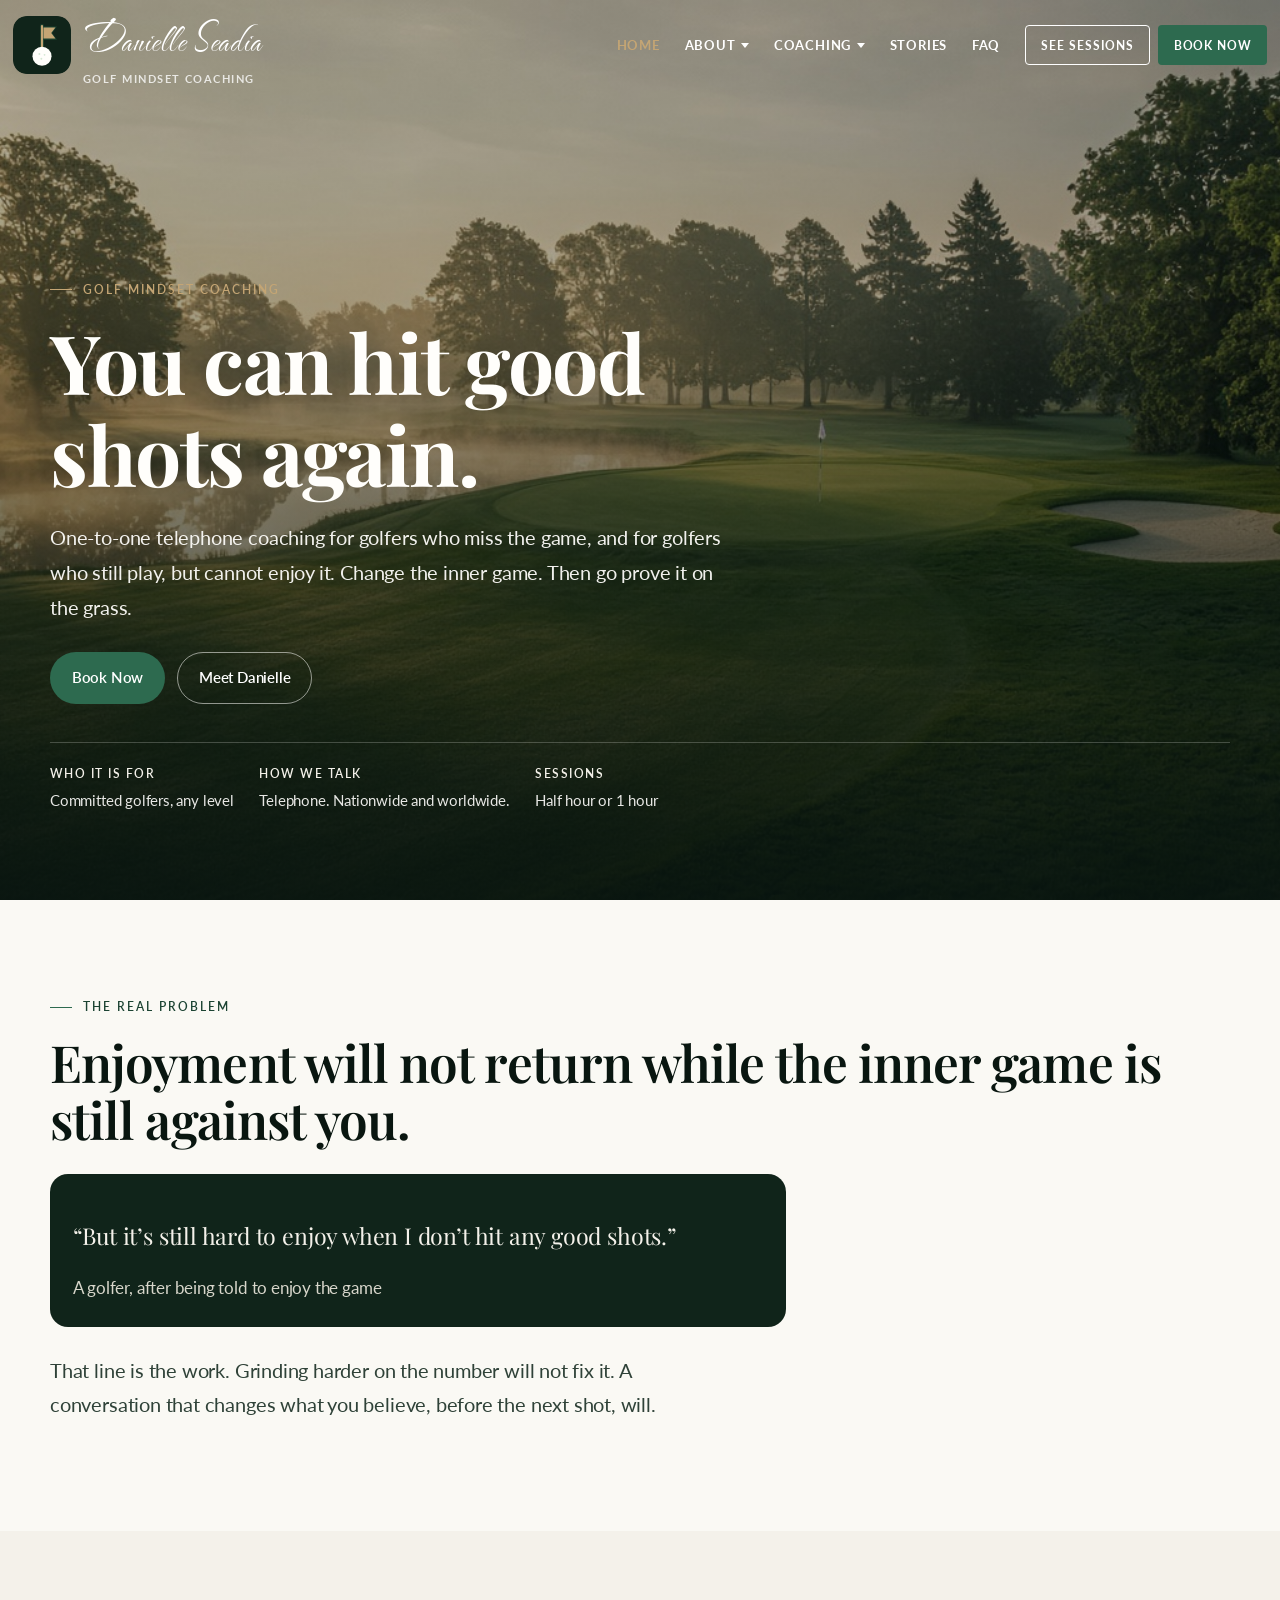
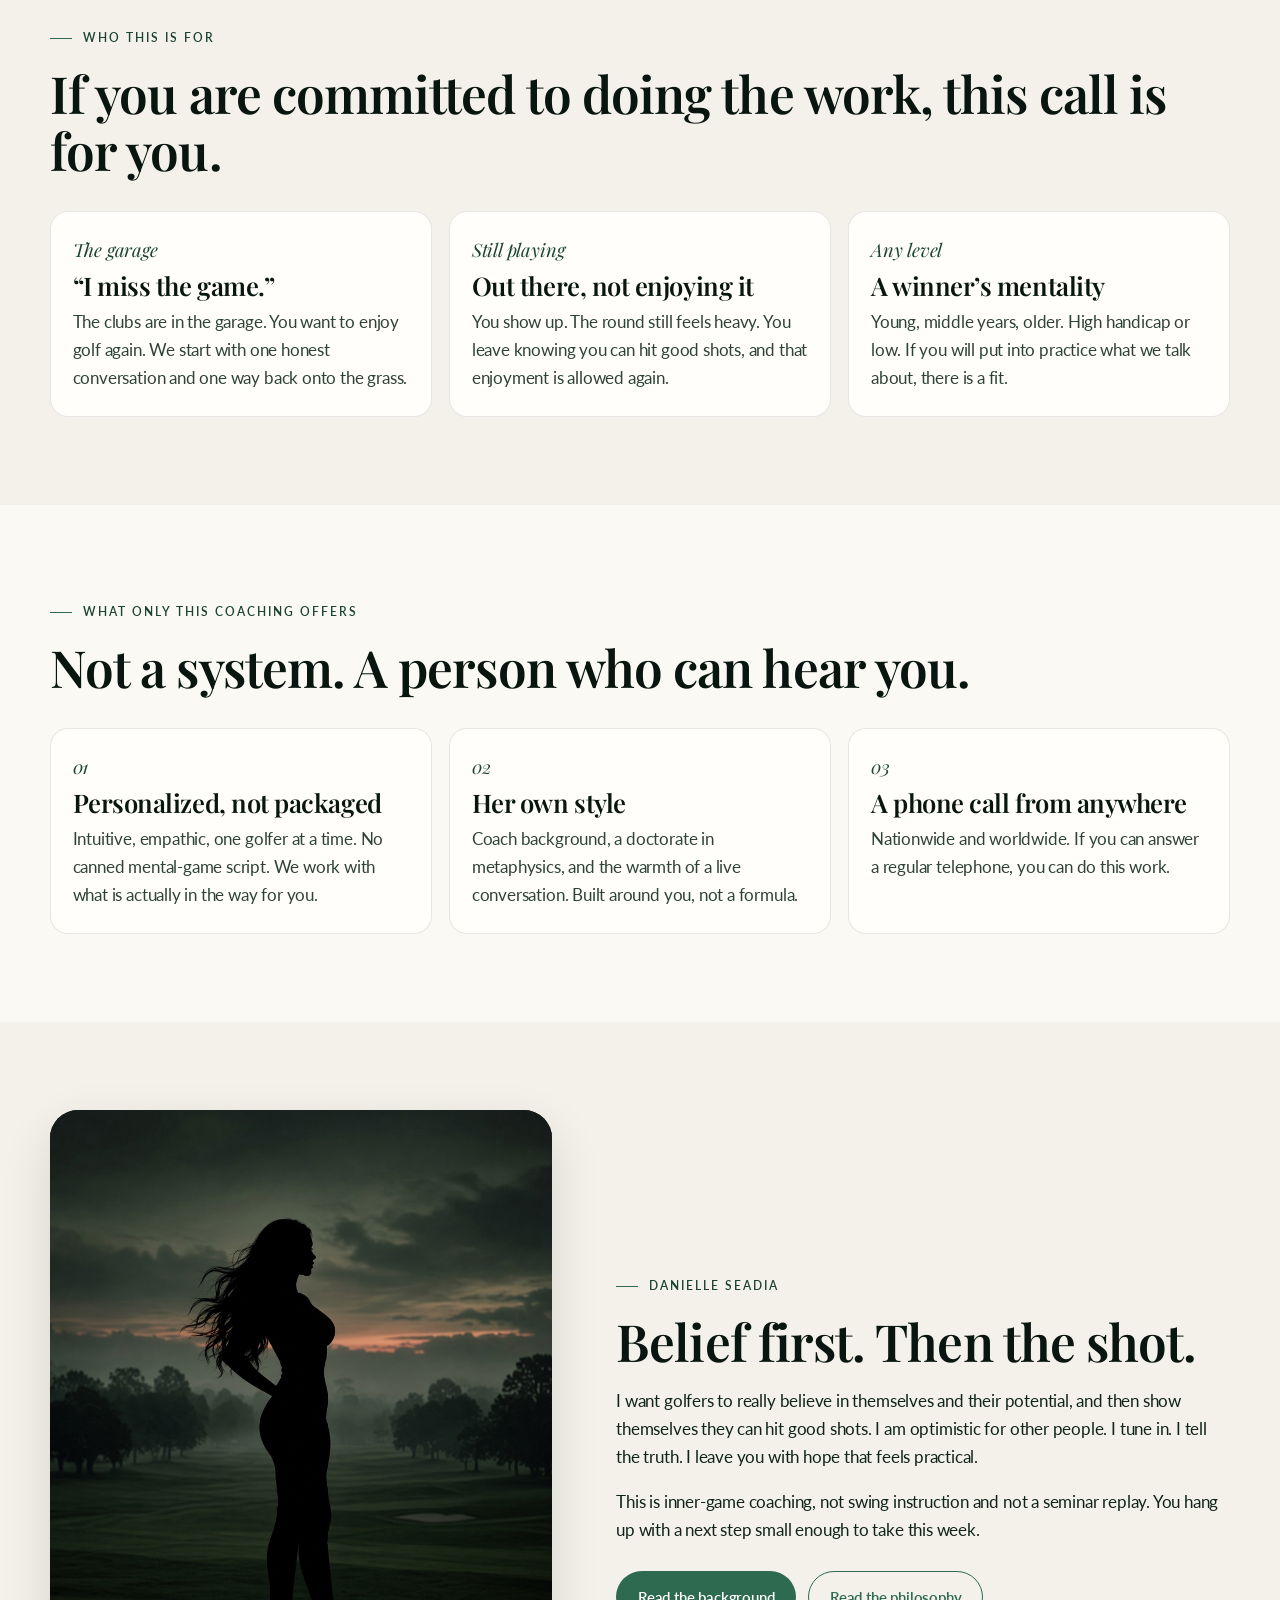
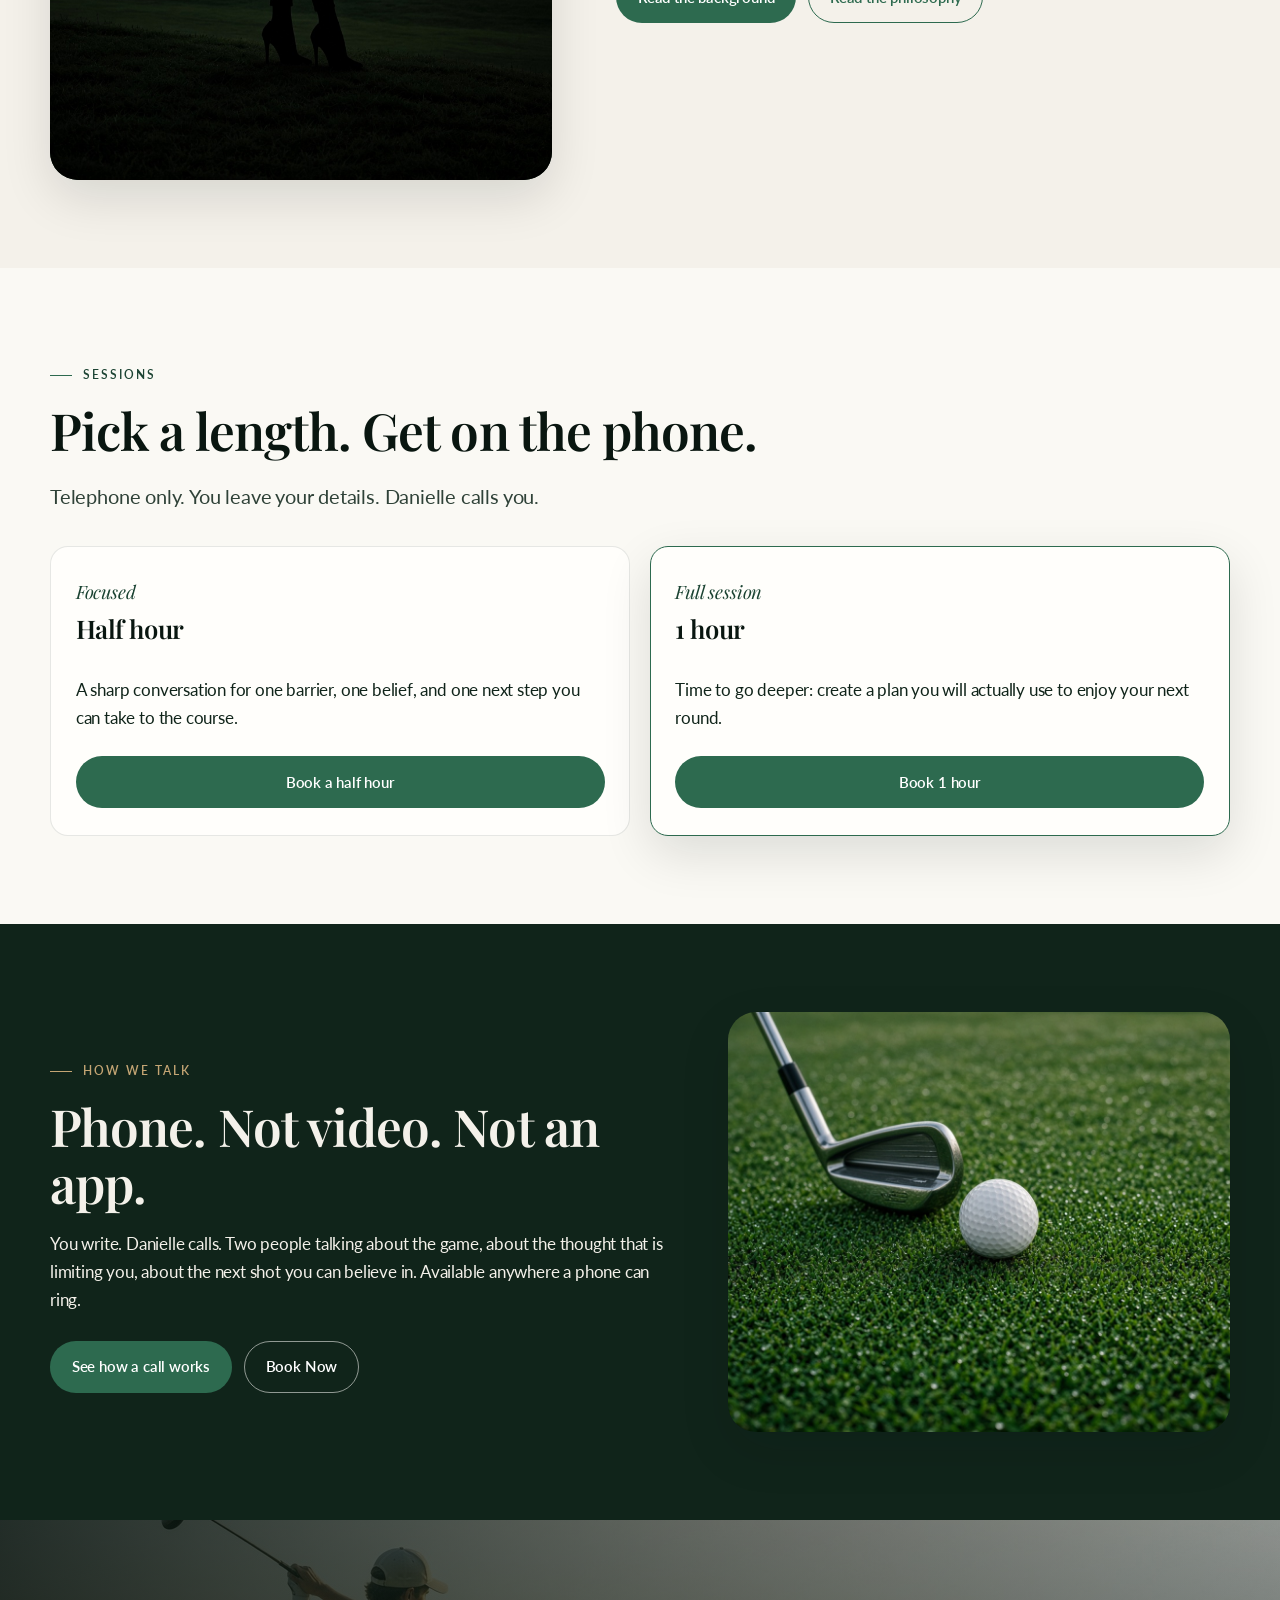
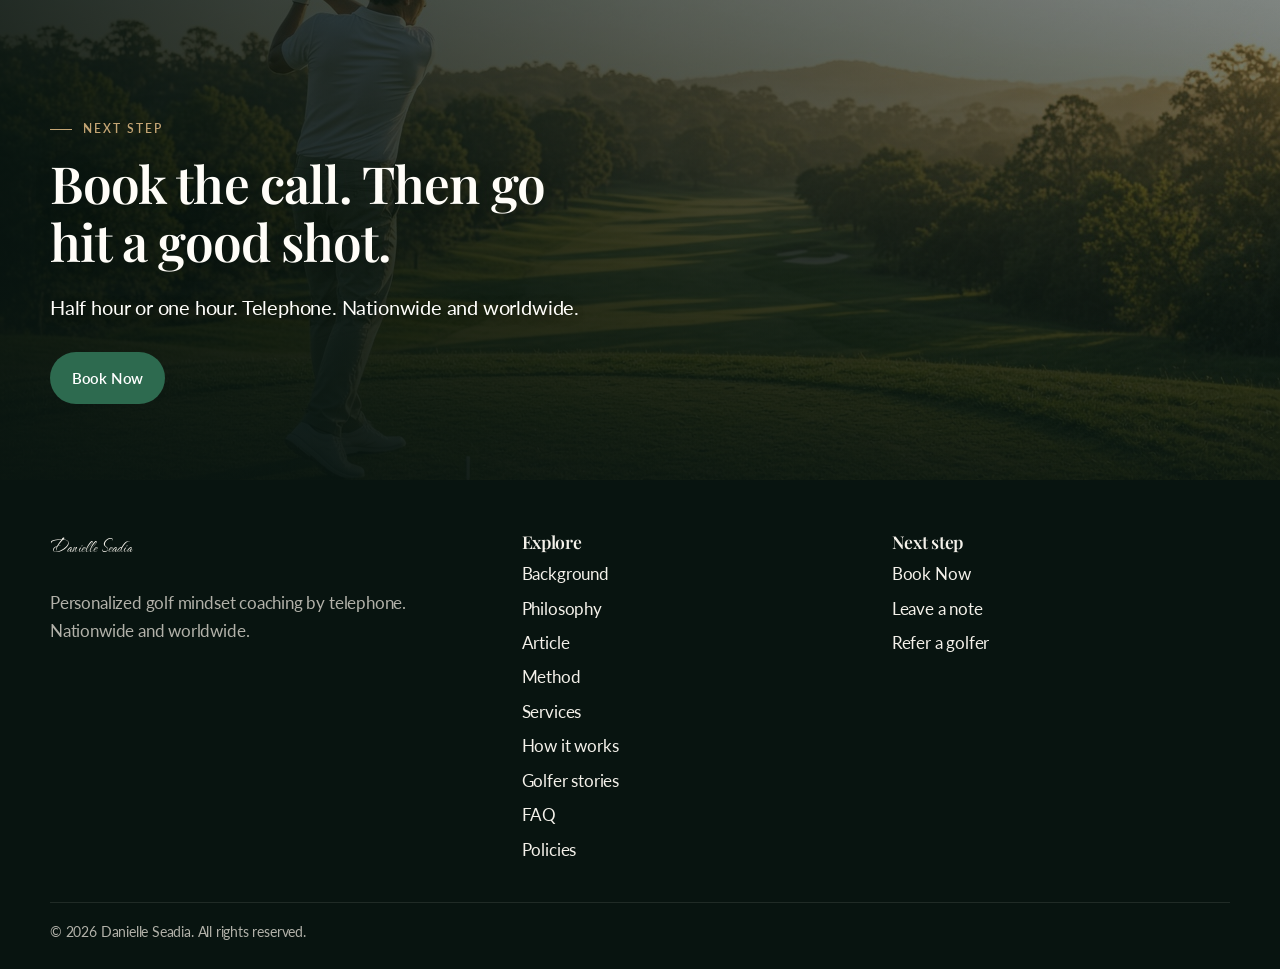
==== commit 99191a55: "Switch the site name to The Nautigal, with a slightly larger D and S. Co-authored-by: Cursor <cursor" ====
--- a/index.html
+++ b/index.html
@@ -13,11 +13,11 @@
   <meta property="og:url" content="https://danielle-golf-mindset.web.app/">
   <meta property="og:image" content="https://danielle-golf-mindset.web.app/images/hero.jpg">
   <meta name="twitter:card" content="summary_large_image">
-  <link rel="icon" href="/icons/favicon.svg?v=21" type="image/svg+xml">
+  <link rel="icon" href="/icons/favicon.svg?v=22" type="image/svg+xml">
   <link rel="preconnect" href="https://fonts.googleapis.com">
   <link rel="preconnect" href="https://fonts.gstatic.com" crossorigin>
-  <link href="https://fonts.googleapis.com/css2?family=Playfair+Display:ital,wght@0,500;0,600;0,700;1,500;1,600&family=Lato:ital,wght@0,400;0,700;0,900;1,400;1,700&display=swap" rel="stylesheet">
-  <link rel="stylesheet" href="/css/styles.css?v=21">
+  <link href="https://fonts.googleapis.com/css2?family=Playfair+Display:ital,wght@0,500;0,600;0,700;1,500;1,600&family=Lato:ital,wght@0,400;0,700;0,900;1,400;1,700&family=The+Nautigal&display=swap" rel="stylesheet">
+  <link rel="stylesheet" href="/css/styles.css?v=22">
   
 <script type="application/ld+json">
 {
@@ -66,9 +66,9 @@
   <header class="site-header">
     <div class="header-inner">
       <a class="brand" href="/">
-        <img class="brand-mark" src="/icons/favicon.svg?v=21" alt="">
+        <img class="brand-mark" src="/icons/favicon.svg?v=22" alt="">
         <span class="brand-text">
-          <span class="brand-name">Danielle Seadia</span>
+          <span class="brand-name"><span class="brand-cap">D</span>anielle <span class="brand-cap">S</span>eadia</span>
           <span class="brand-sub">Golf Mindset Coaching</span>
         </span>
       </a>
@@ -264,7 +264,7 @@
   <footer class="site-footer">
     <div class="wrap footer-grid">
       <div>
-        <h3 class="footer-brand">Danielle Seadia</h3>
+        <h3 class="footer-brand"><span class="brand-cap">D</span>anielle <span class="brand-cap">S</span>eadia</h3>
         <p>Personalized golf mindset coaching by telephone. Nationwide and worldwide.</p>
       </div>
       <div>
@@ -294,7 +294,7 @@
       <span>© 2026 Danielle Seadia. All rights reserved.</span>
     </div>
   </footer>
-  <script src="/js/site.js?v=21"></script>
+  <script src="/js/site.js?v=22"></script>
 
 </body>
 </html>
--- a/css/styles.css
+++ b/css/styles.css
@@ -1,11 +1,3 @@
-@font-face {
-  font-family: Stowy;
-  src: url("/fonts/Stowy.woff") format("woff");
-  font-weight: 400;
-  font-style: normal;
-  font-display: swap;
-}
-
 :root {
   --navy-950: #081410;
   --navy-900: #10241a;
@@ -32,7 +24,7 @@
   --header-h: 92px;
   --max: 1180px;
   --font-display: "Playfair Display", Georgia, "Times New Roman", serif;
-  --font-script: Stowy, "Snell Roundhand", "Segoe Script", cursive;
+  --font-script: "The Nautigal", "Snell Roundhand", "Segoe Script", cursive;
   --font-sans: Lato, "Helvetica Neue", sans-serif;
 }
 
@@ -285,11 +277,15 @@
   display: inline-block;
   width: max-content;
   font-family: var(--font-script);
-  font-size: 2.05rem;
+  font-size: 2.45rem;
   font-weight: 400;
   font-style: normal;
-  letter-spacing: 0.02em;
-  line-height: 1.15;
+  letter-spacing: 0.01em;
+  line-height: 1.35;
+}
+
+.brand-cap {
+  font-size: 1.22em;
 }
 
 .brand-sub {
@@ -1246,7 +1242,7 @@
 }
 
 .footer-brand {
-  font-size: 2.2rem;
+  font-size: 2.7rem;
   color: var(--cream);
   margin: 0 0 0.7rem;
 }
@@ -1384,7 +1380,7 @@
   }
 
   .brand-name {
-    font-size: 1.72rem;
+    font-size: 1.95rem;
   }
 
   .brand-mark {
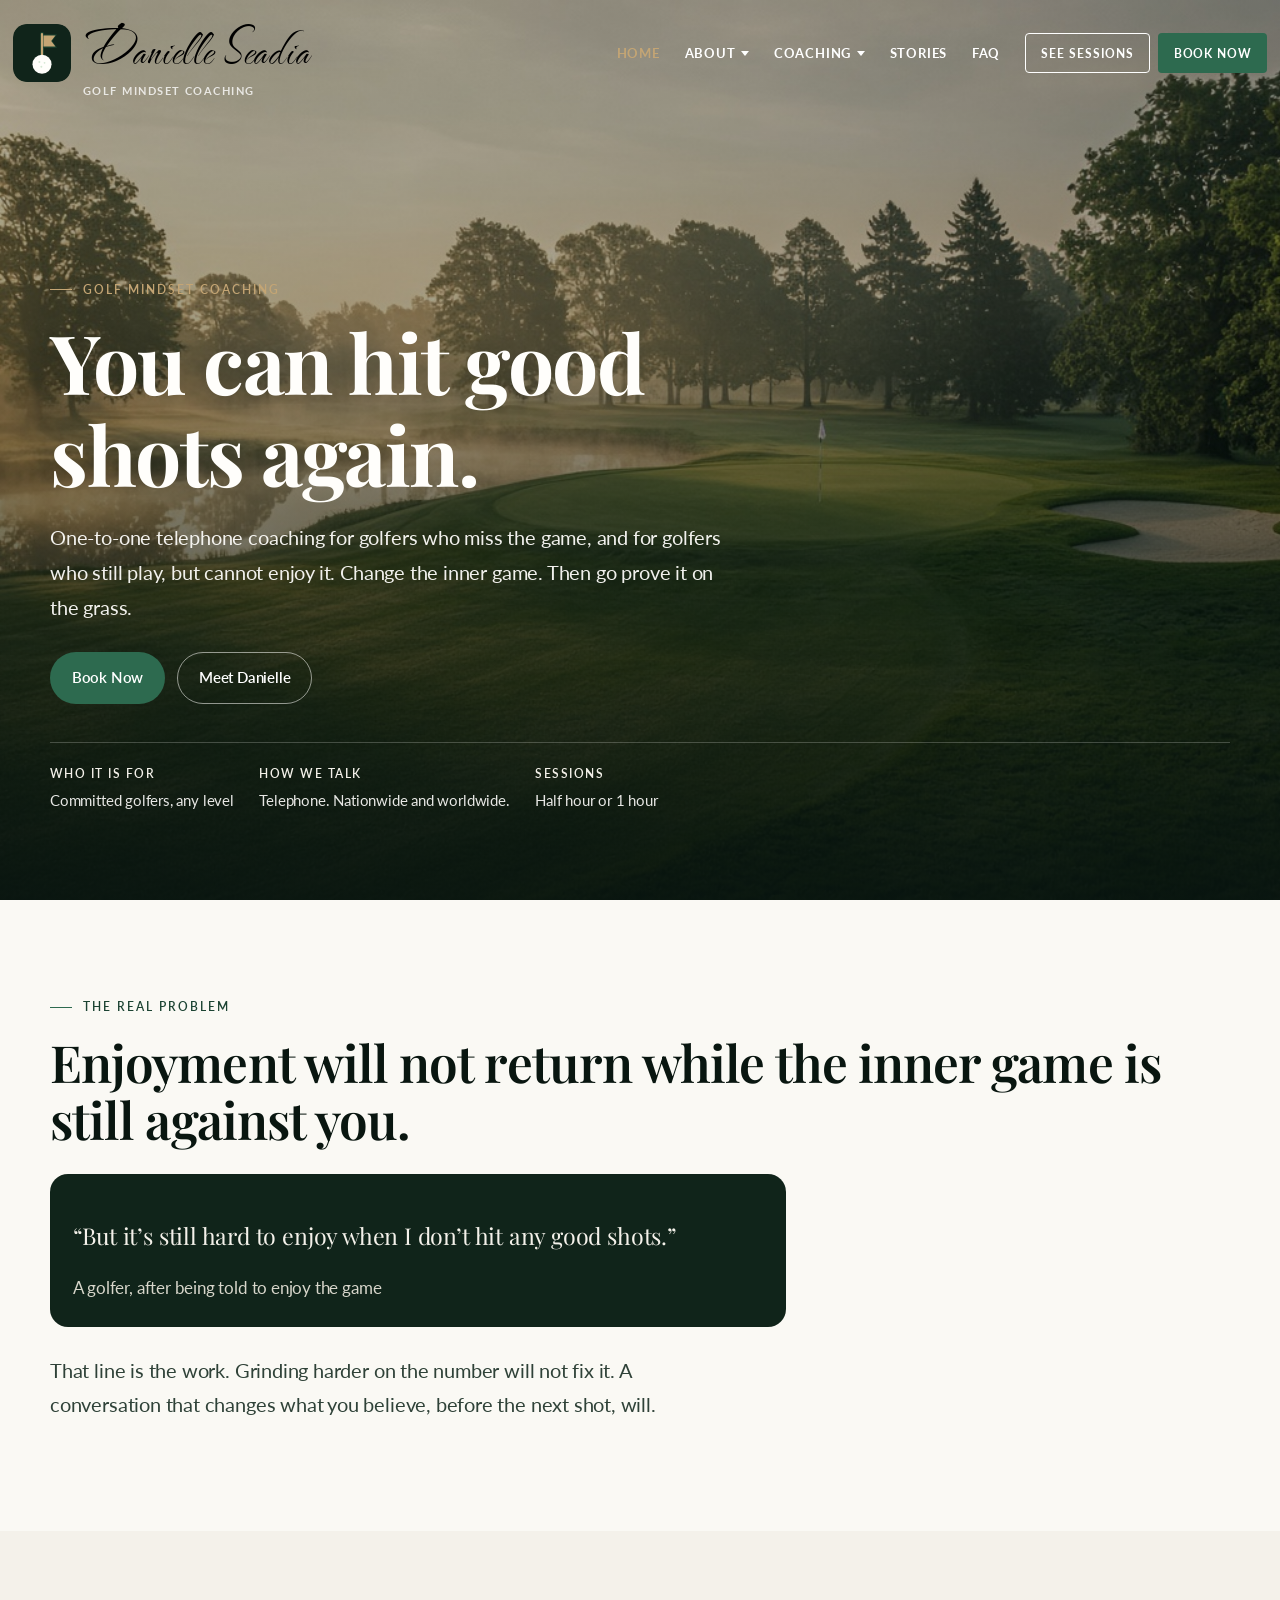
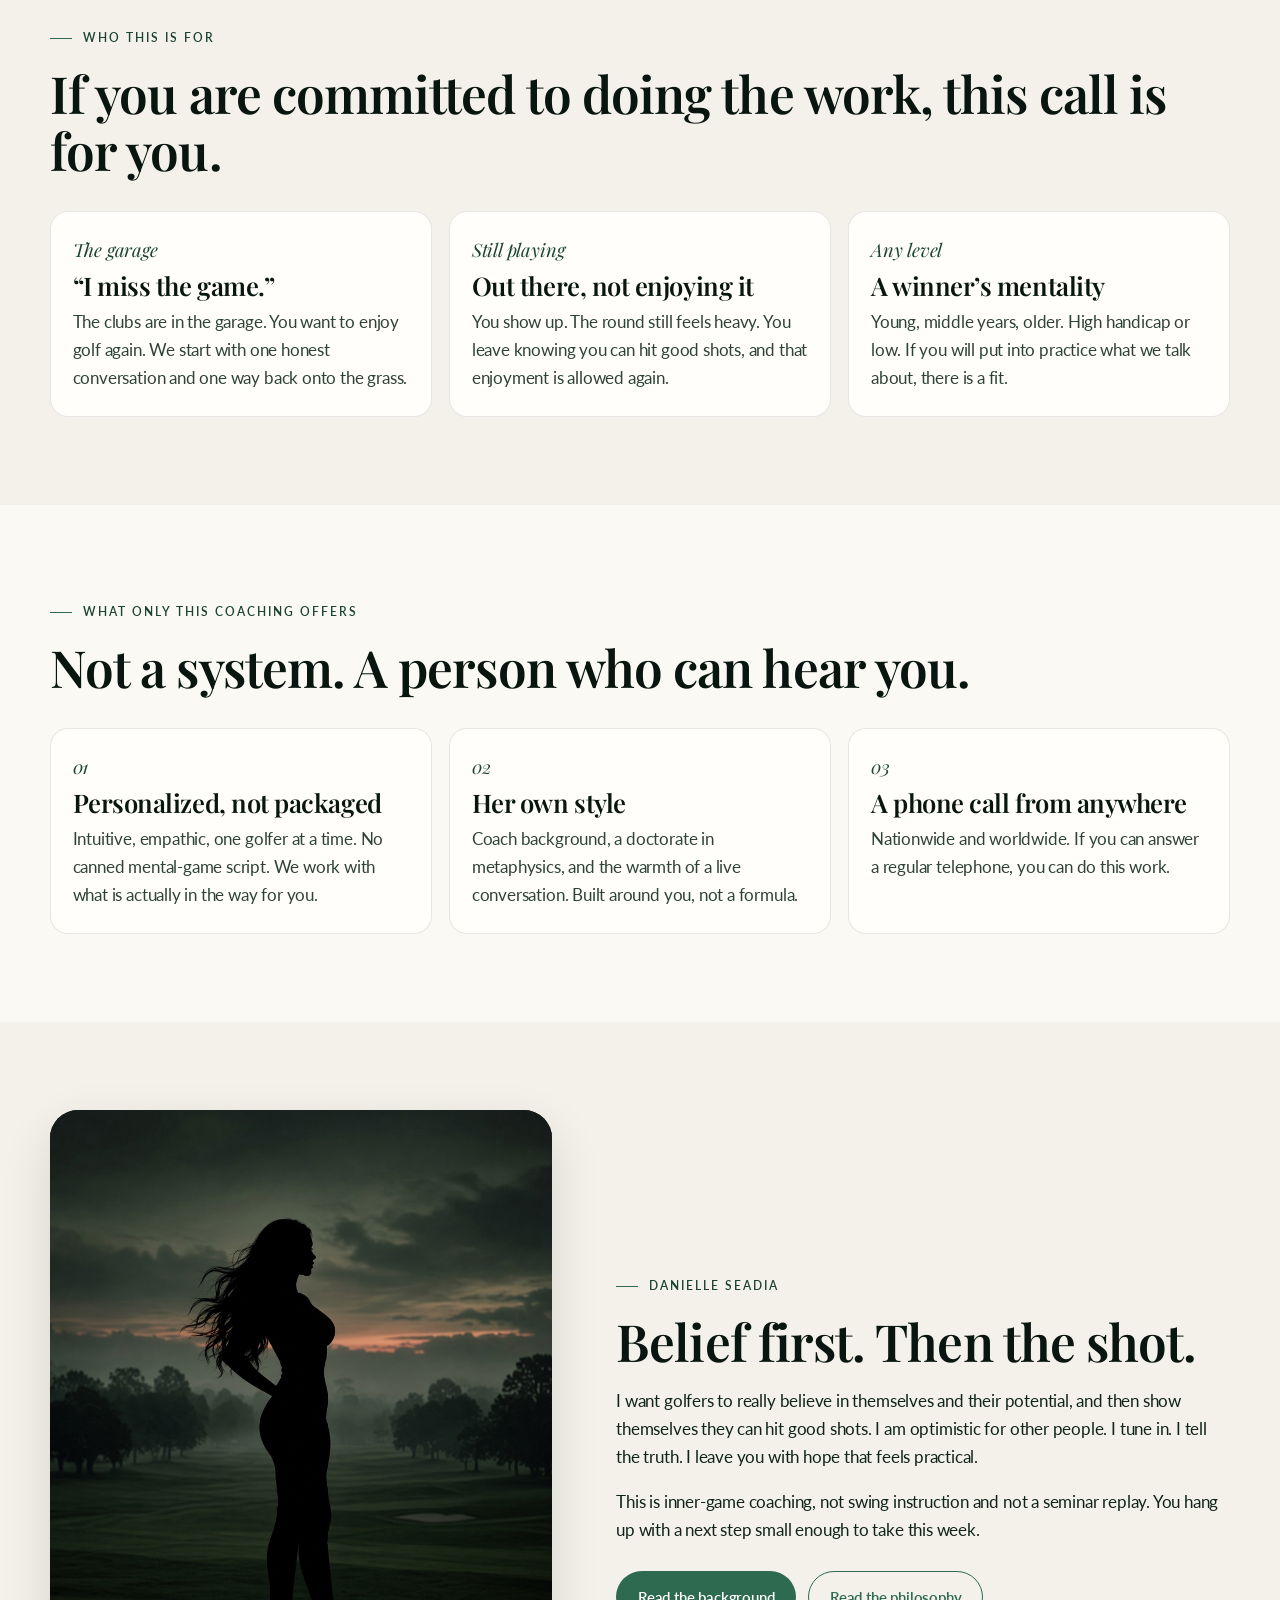
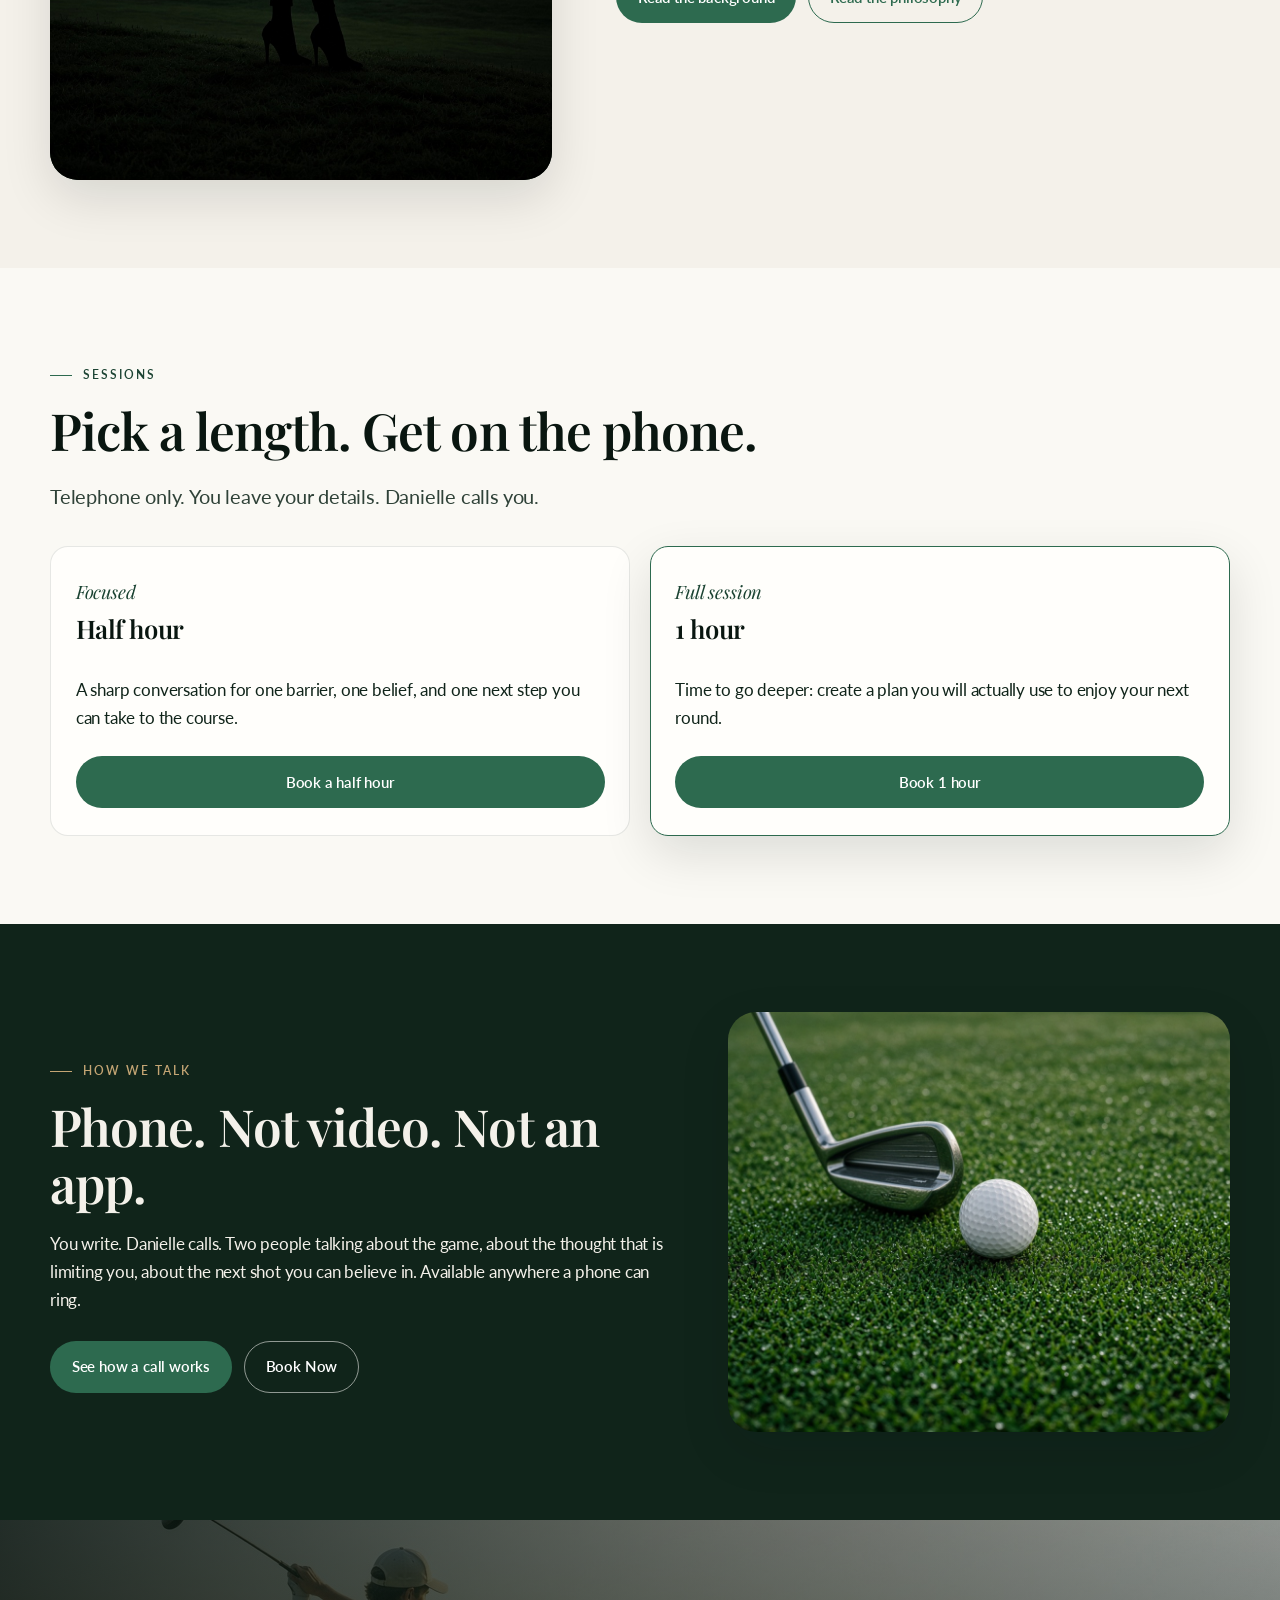
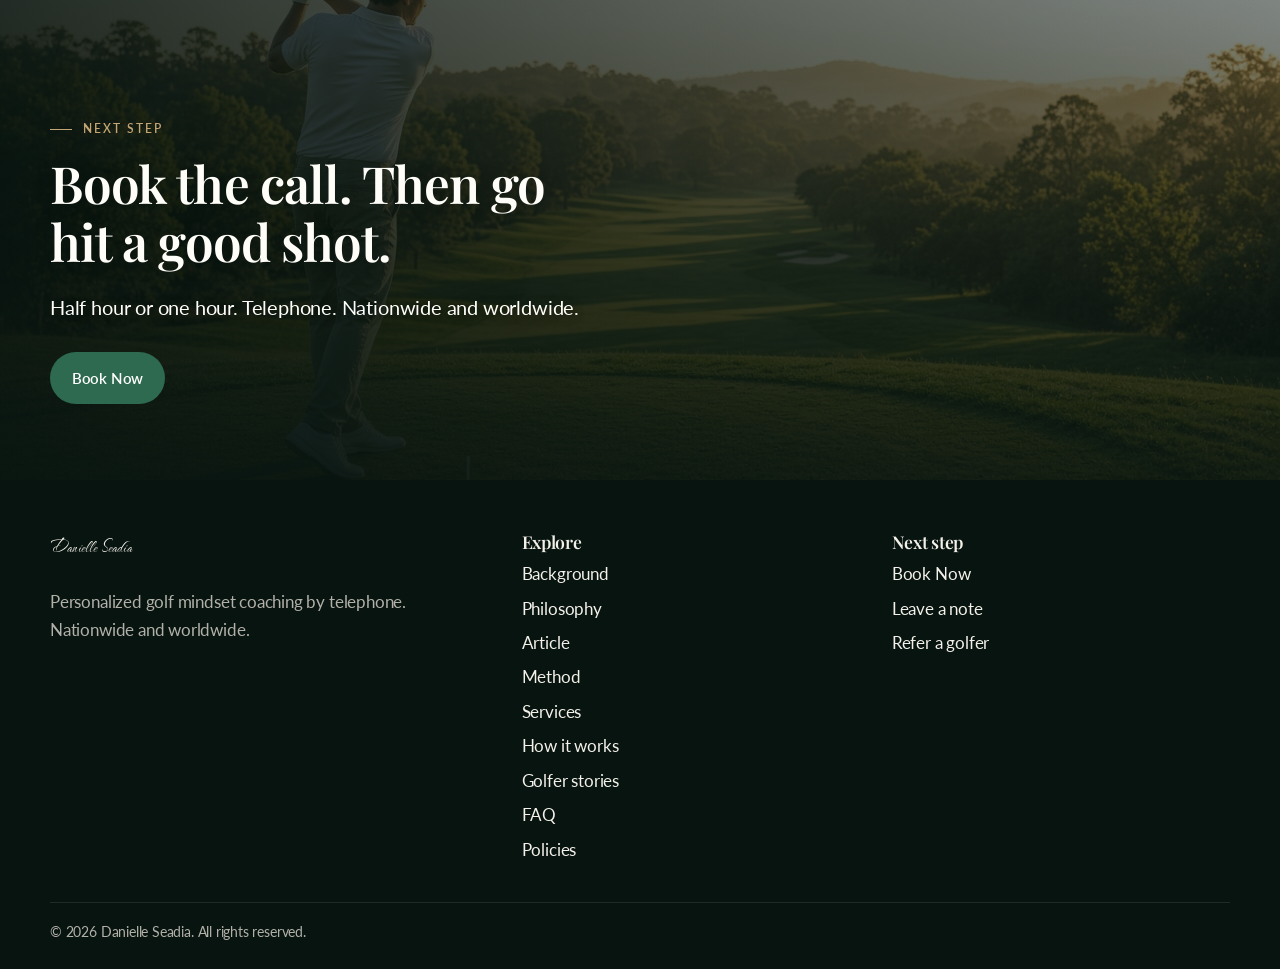
==== commit 6d65b98c: "Make the Nautigal name larger and black in the header. Co-authored-by: Cursor <cursoragent@cursor.co" ====
--- a/index.html
+++ b/index.html
@@ -13,11 +13,11 @@
   <meta property="og:url" content="https://danielle-golf-mindset.web.app/">
   <meta property="og:image" content="https://danielle-golf-mindset.web.app/images/hero.jpg">
   <meta name="twitter:card" content="summary_large_image">
-  <link rel="icon" href="/icons/favicon.svg?v=22" type="image/svg+xml">
+  <link rel="icon" href="/icons/favicon.svg?v=23" type="image/svg+xml">
   <link rel="preconnect" href="https://fonts.googleapis.com">
   <link rel="preconnect" href="https://fonts.gstatic.com" crossorigin>
   <link href="https://fonts.googleapis.com/css2?family=Playfair+Display:ital,wght@0,500;0,600;0,700;1,500;1,600&family=Lato:ital,wght@0,400;0,700;0,900;1,400;1,700&family=The+Nautigal&display=swap" rel="stylesheet">
-  <link rel="stylesheet" href="/css/styles.css?v=22">
+  <link rel="stylesheet" href="/css/styles.css?v=23">
   
 <script type="application/ld+json">
 {
@@ -66,7 +66,7 @@
   <header class="site-header">
     <div class="header-inner">
       <a class="brand" href="/">
-        <img class="brand-mark" src="/icons/favicon.svg?v=22" alt="">
+        <img class="brand-mark" src="/icons/favicon.svg?v=23" alt="">
         <span class="brand-text">
           <span class="brand-name"><span class="brand-cap">D</span>anielle <span class="brand-cap">S</span>eadia</span>
           <span class="brand-sub">Golf Mindset Coaching</span>
@@ -294,7 +294,7 @@
       <span>© 2026 Danielle Seadia. All rights reserved.</span>
     </div>
   </footer>
-  <script src="/js/site.js?v=22"></script>
+  <script src="/js/site.js?v=23"></script>
 
 </body>
 </html>
--- a/css/styles.css
+++ b/css/styles.css
@@ -21,7 +21,7 @@
   --white: #fffefb;
   --shadow: 0 18px 50px rgba(8, 20, 16, 0.12);
   --radius: 18px;
-  --header-h: 92px;
+  --header-h: 108px;
   --max: 1180px;
   --font-display: "Playfair Display", Georgia, "Times New Roman", serif;
   --font-script: "The Nautigal", "Snell Roundhand", "Segoe Script", cursive;
@@ -166,7 +166,10 @@
   transition: background 0.25s ease, box-shadow 0.25s ease, border-color 0.25s ease;
 }
 
-.site-header .brand-name,
+.site-header .brand-name {
+  color: #000;
+}
+
 .site-header .nav > a,
 .site-header .nav-trigger {
   color: #fff;
@@ -204,10 +207,8 @@
   box-shadow: 0 4px 18px rgba(8, 20, 16, 0.08);
 }
 
-body:not([data-page="index"]) .site-header .brand-name,
 body:not([data-page="index"]) .site-header .nav > a,
 body:not([data-page="index"]) .site-header .nav-trigger,
-.site-header.is-solid .brand-name,
 .site-header.is-solid .nav > a,
 .site-header.is-solid .nav-trigger {
   color: var(--navy-900);
@@ -277,11 +278,12 @@
   display: inline-block;
   width: max-content;
   font-family: var(--font-script);
-  font-size: 2.45rem;
+  font-size: 3.15rem;
   font-weight: 400;
   font-style: normal;
   letter-spacing: 0.01em;
-  line-height: 1.35;
+  line-height: 1.2;
+  color: #000;
 }
 
 .brand-cap {
@@ -1242,7 +1244,7 @@
 }
 
 .footer-brand {
-  font-size: 2.7rem;
+  font-size: 3.15rem;
   color: var(--cream);
   margin: 0 0 0.7rem;
 }
@@ -1380,7 +1382,7 @@
   }
 
   .brand-name {
-    font-size: 1.95rem;
+    font-size: 2.4rem;
   }
 
   .brand-mark {
